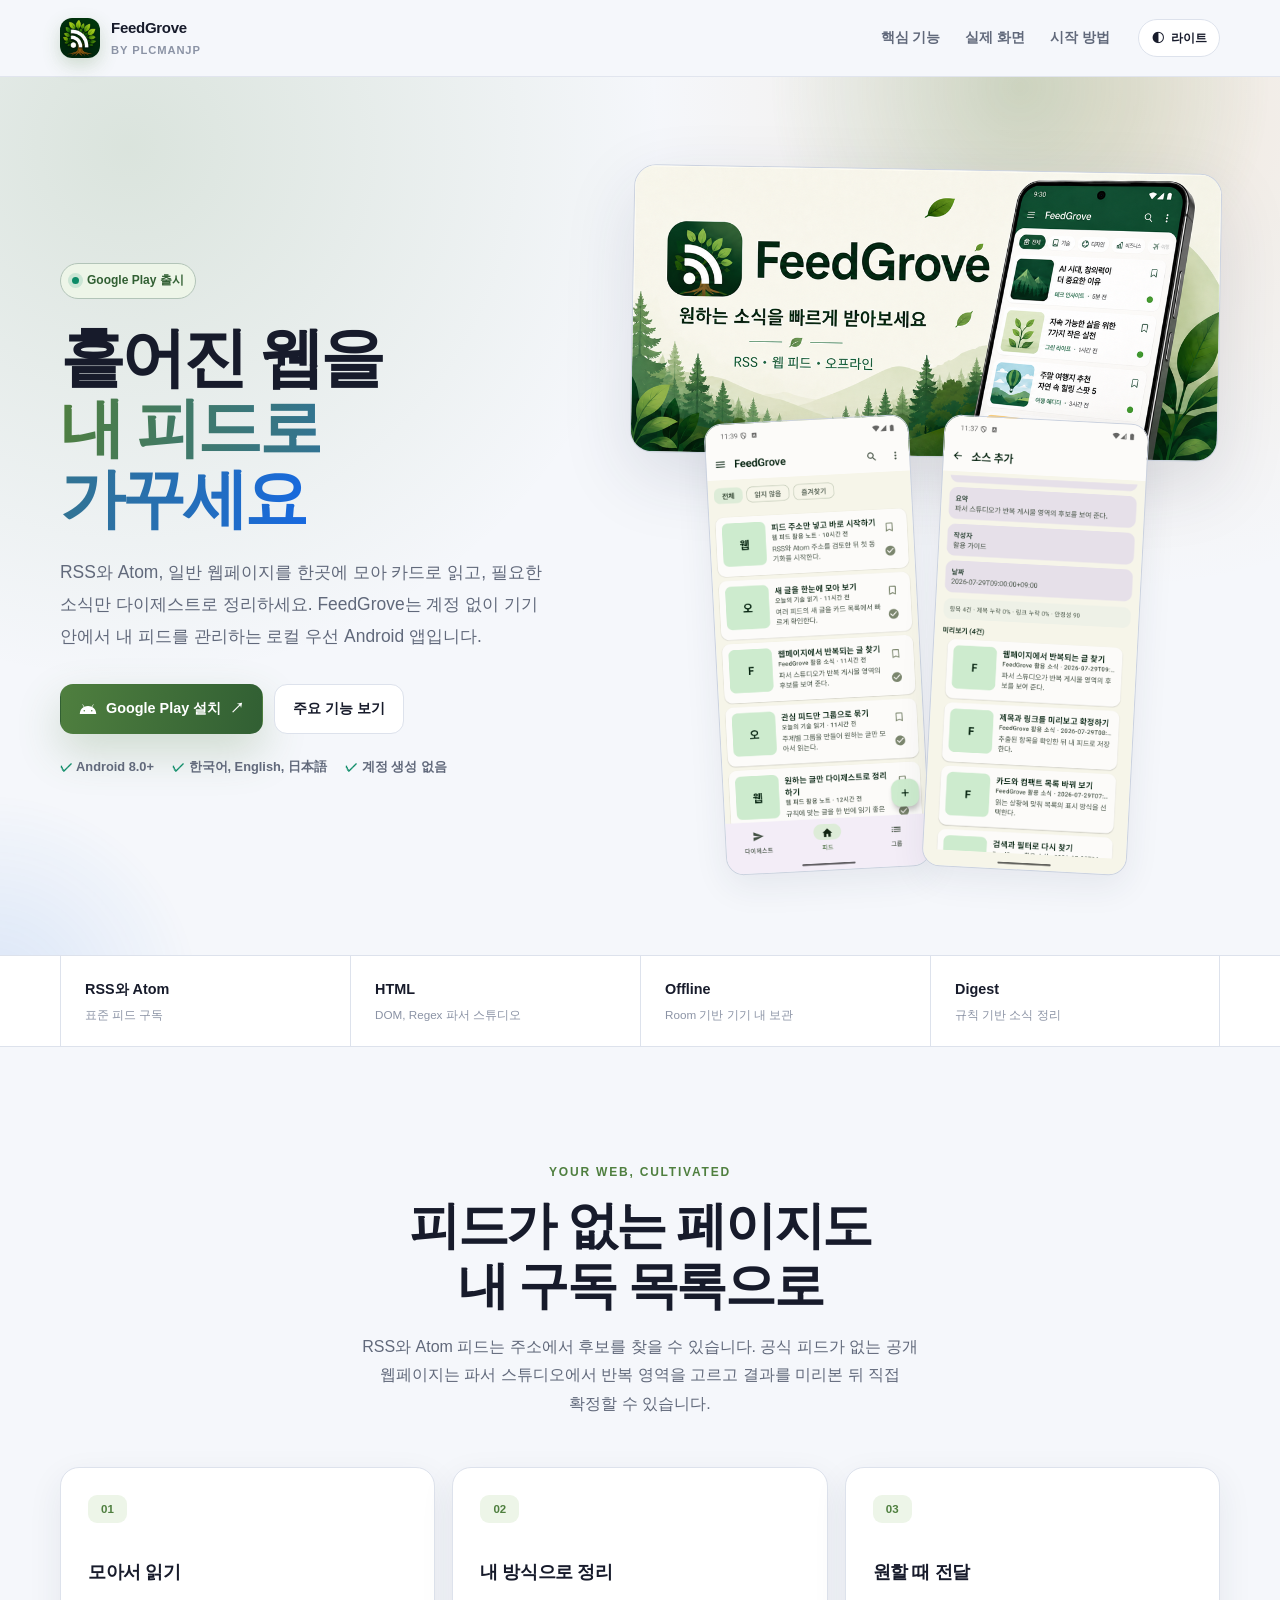
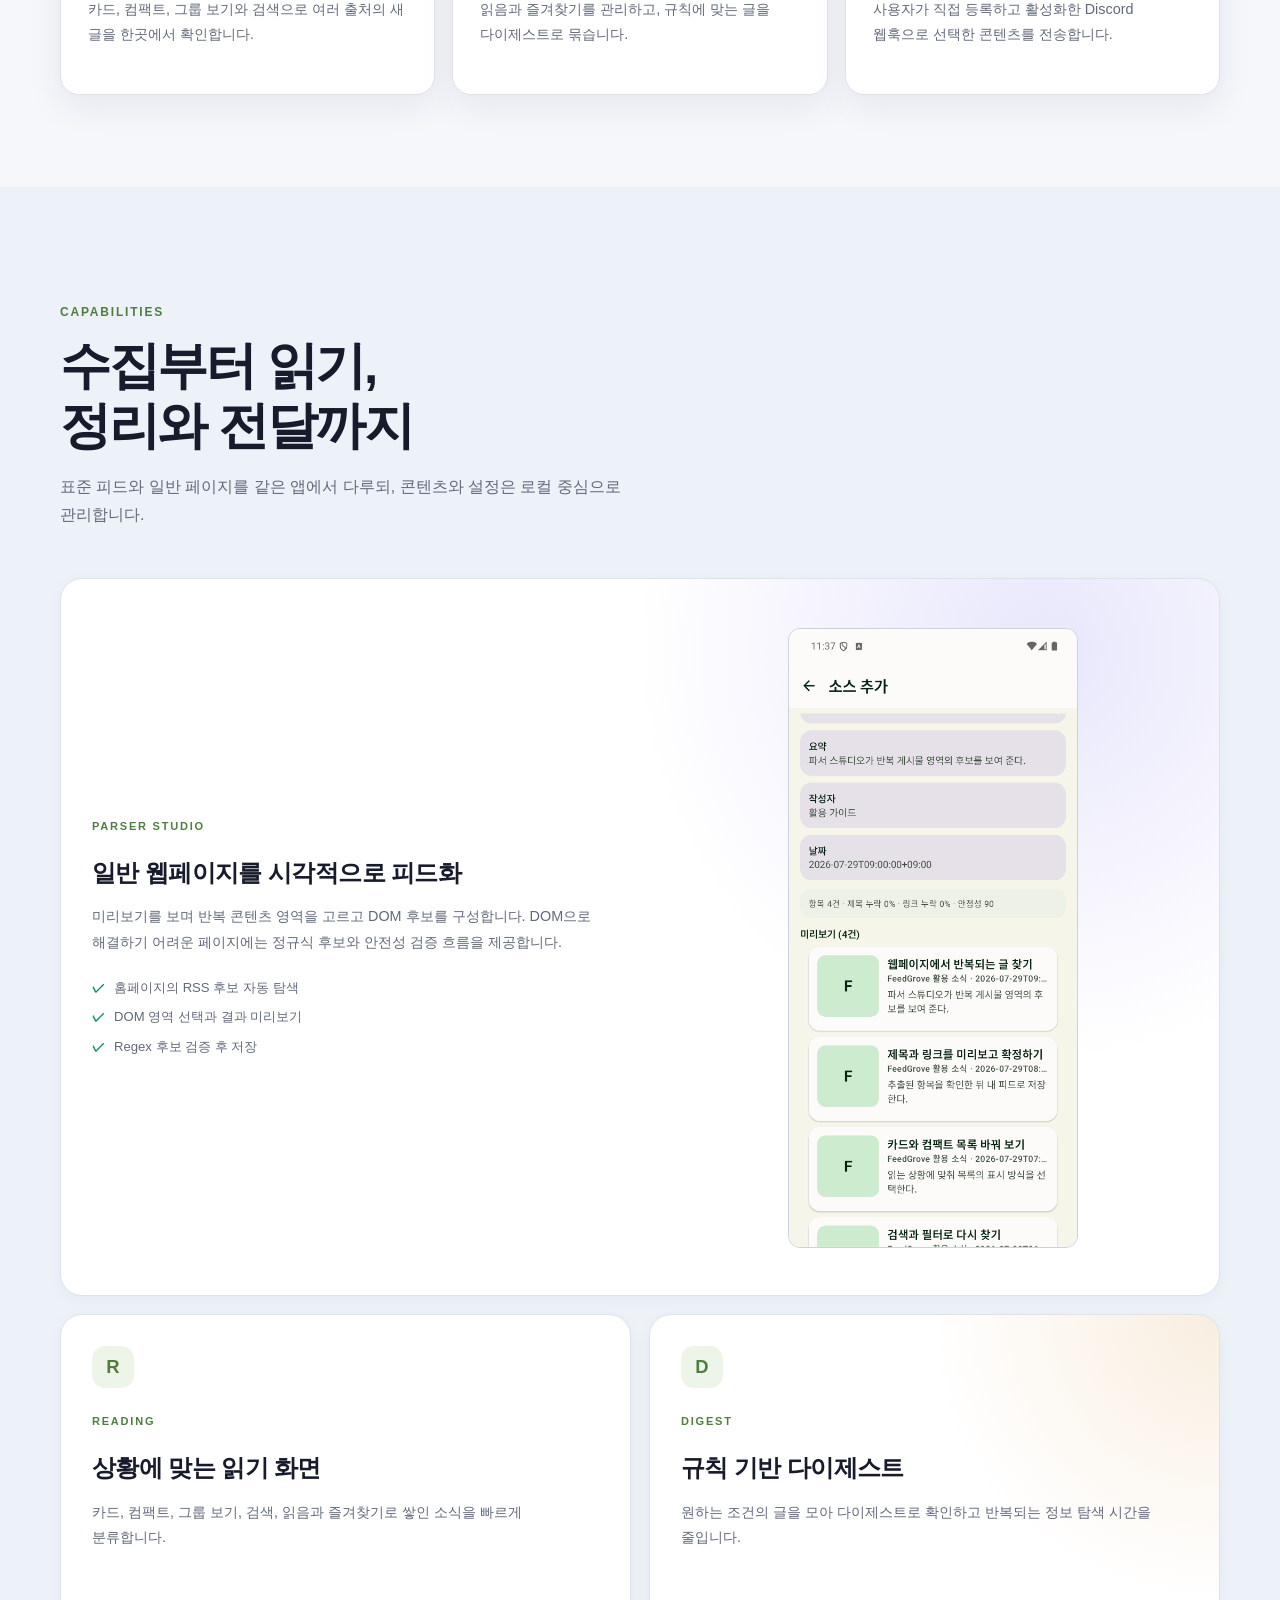
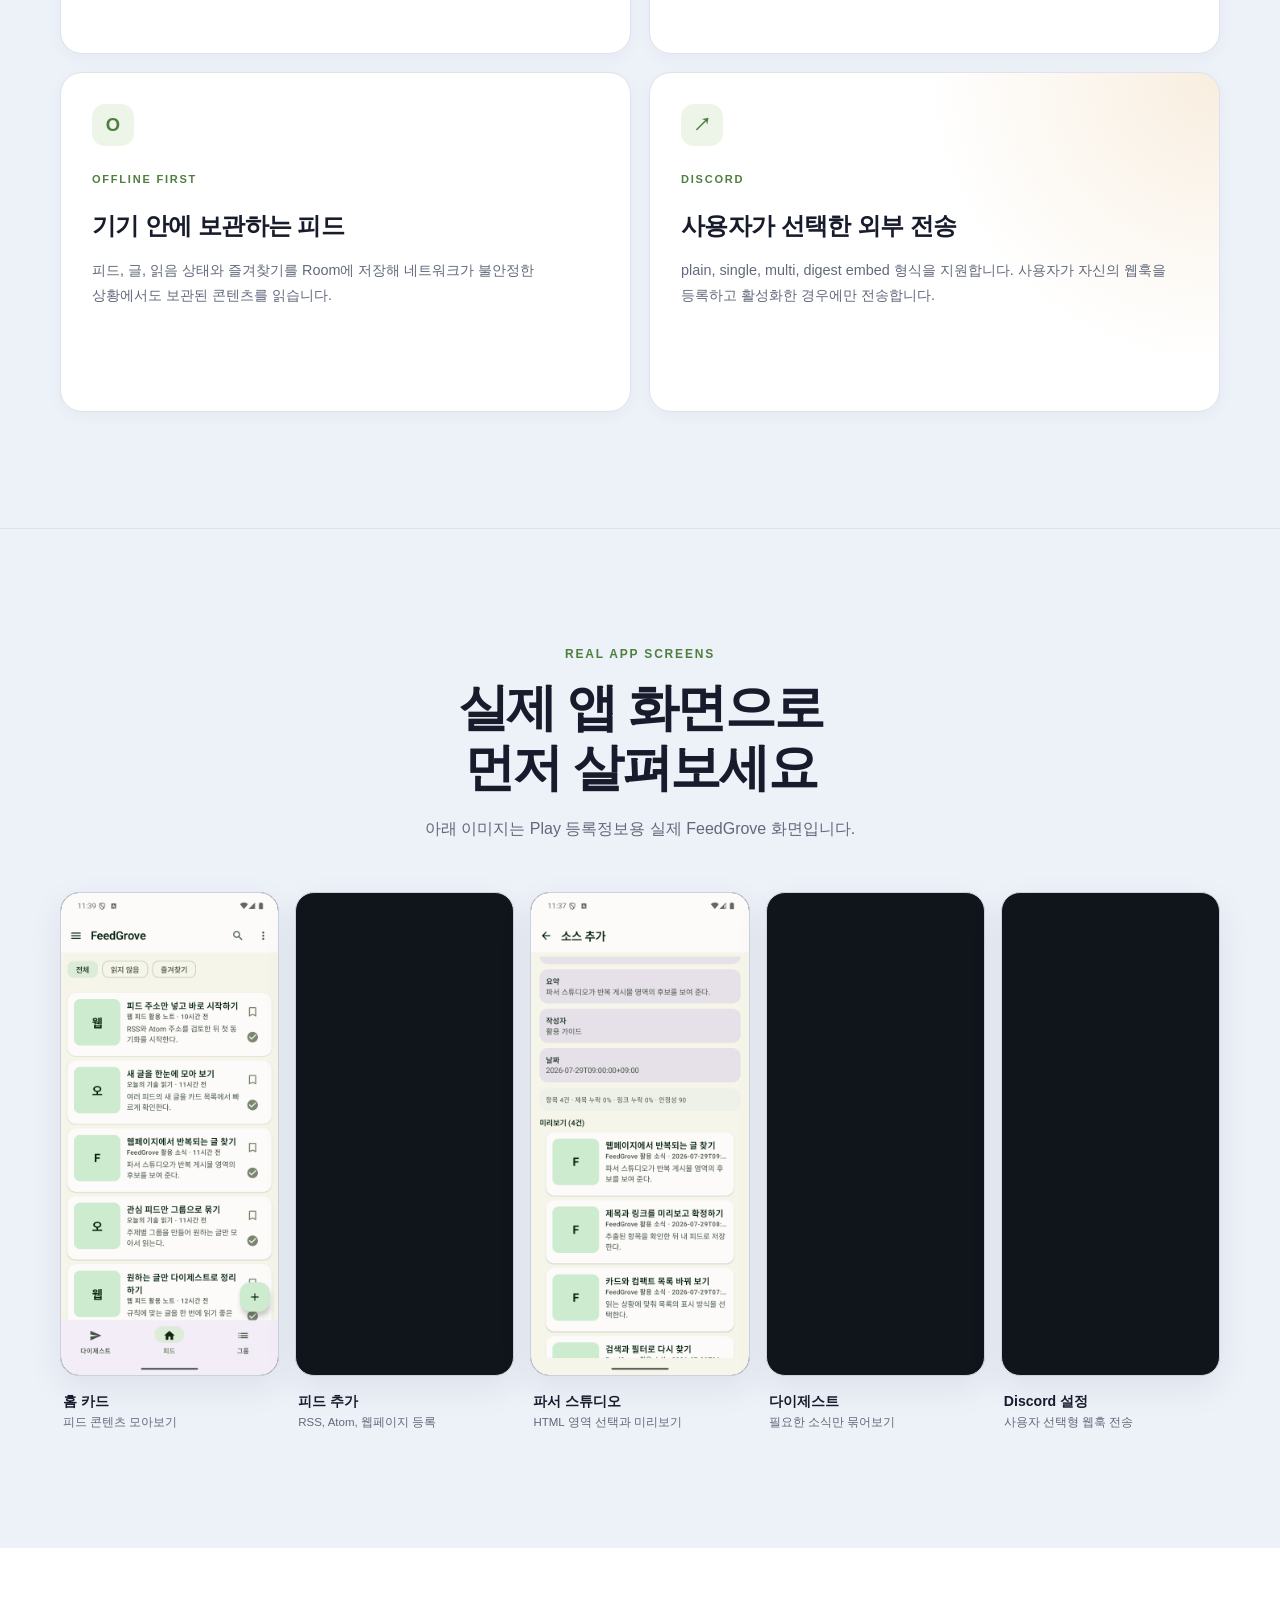
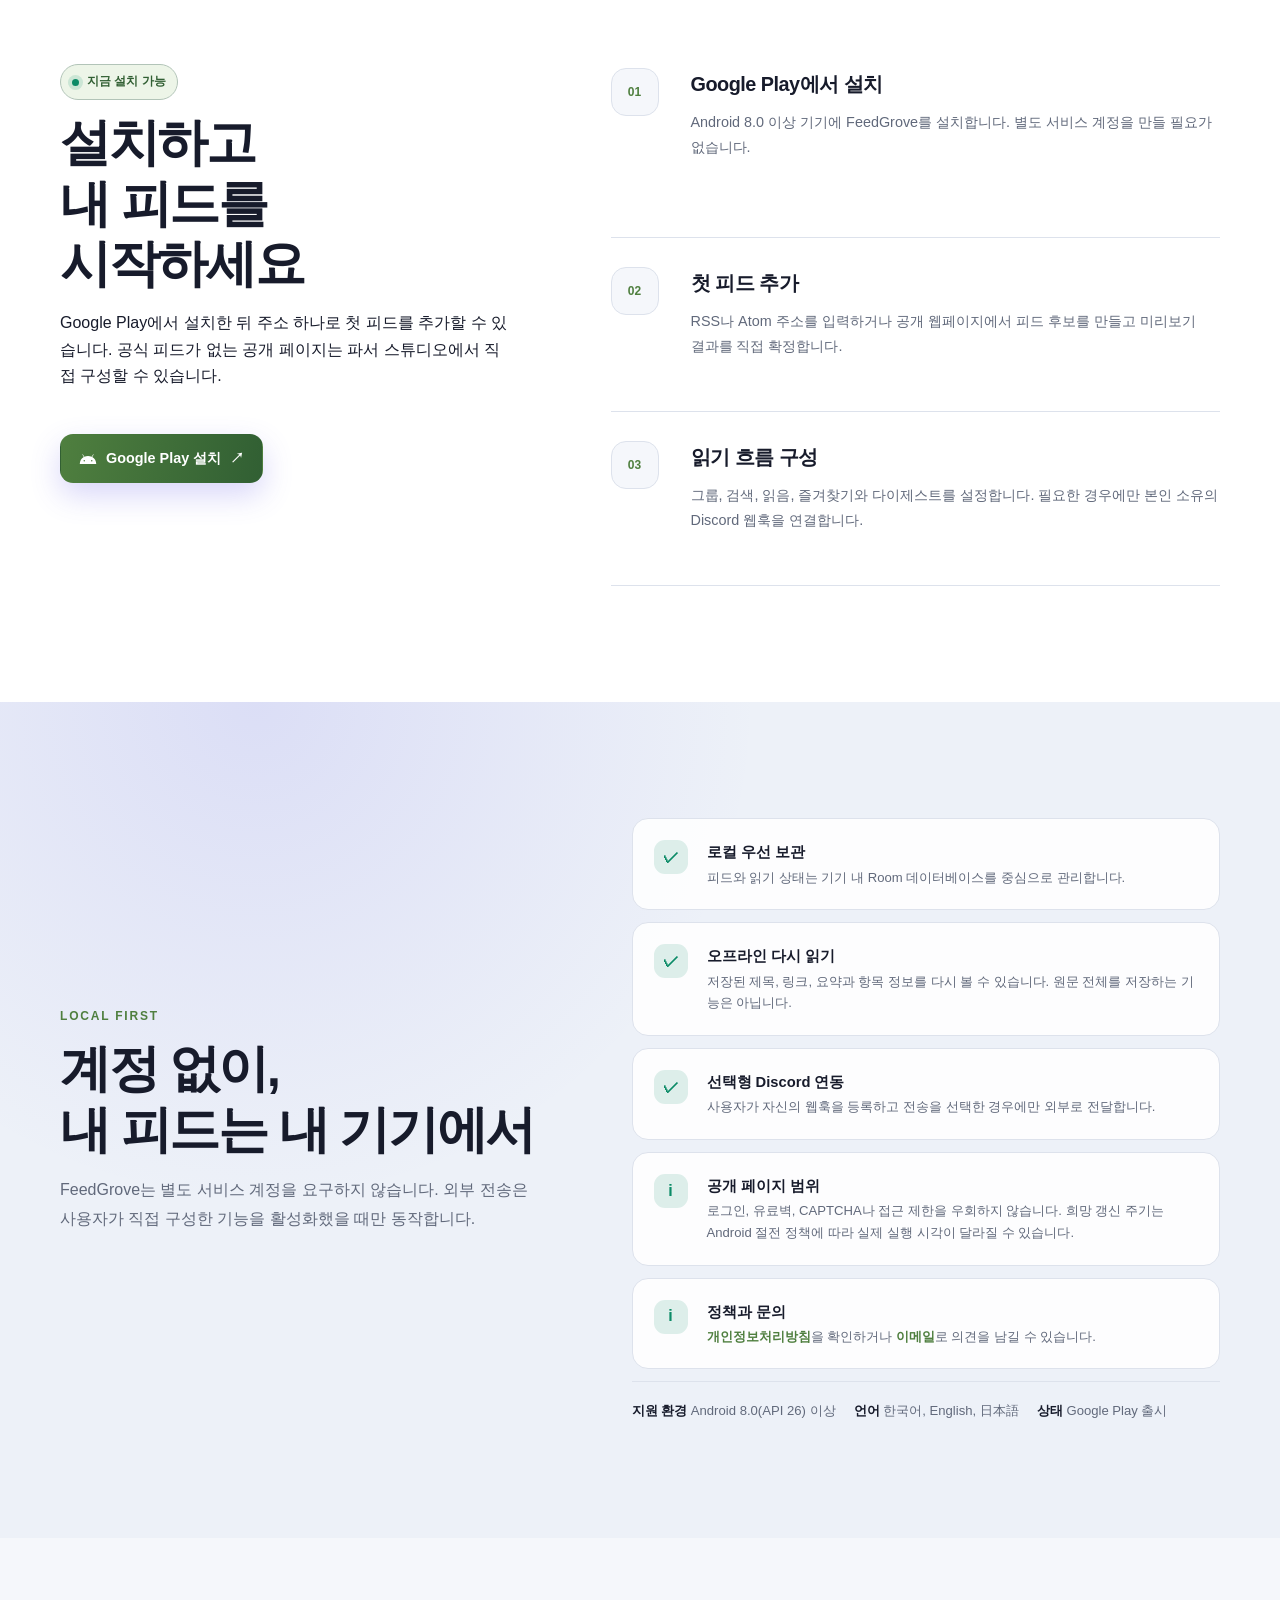
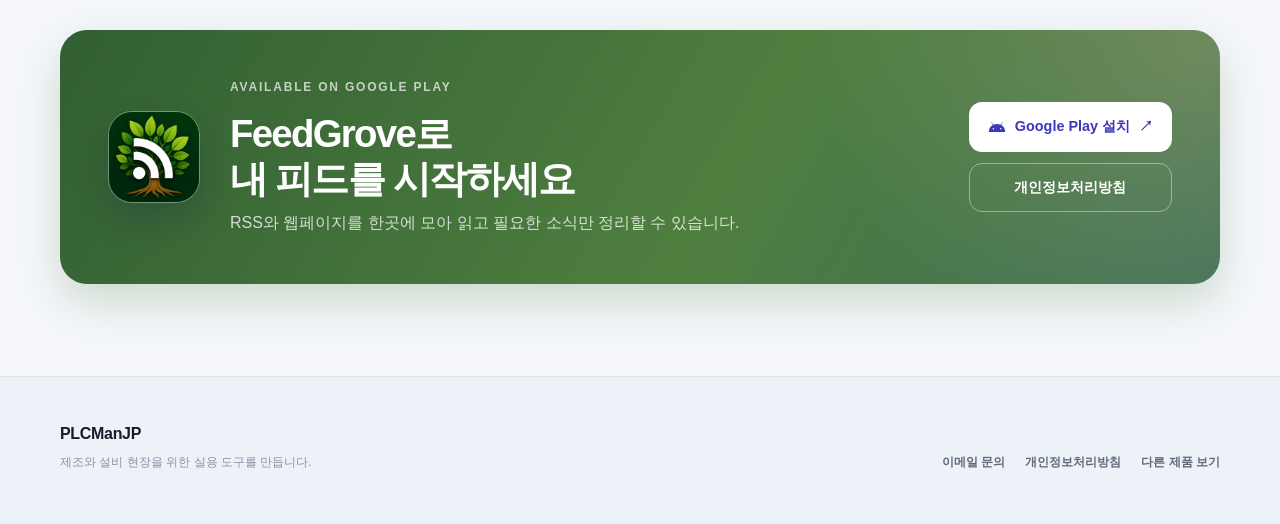
==== index.html @ 201b61b6 "chore: FeedGrove 독립 랜딩 배포본 구성" ====
<!DOCTYPE html>
<html lang="ko">
<head>
<meta charset="utf-8">
<meta http-equiv="Content-Security-Policy" content="default-src 'none'; base-uri 'none'; connect-src 'none'; font-src 'none'; form-action 'none'; frame-src 'none'; img-src 'self'; manifest-src 'none'; media-src 'none'; object-src 'none'; script-src 'self' 'sha256-3v2ibYXpwS5EJ536QI4CKnjPnLmF7682qKsPHHWdzNw='; script-src-attr 'none'; style-src 'self'; style-src-attr 'none'; worker-src 'none'">
<meta name="referrer" content="no-referrer">
<meta name="viewport" content="width=device-width, initial-scale=1">
<meta name="description" content="RSS와 Atom, 일반 웹페이지를 한곳에서 구독하고 오프라인으로 다시 읽으며, 규칙 기반 다이제스트와 선택형 Discord 전송을 구성하는 로컬 우선 Android 앱 FeedGrove입니다.">
<meta name="theme-color" id="themeColor" content="#f5f7fb">
<meta property="og:site_name" content="PLCManJP">
<meta property="og:locale" content="ko_KR">
<meta property="og:title" content="FeedGrove | 흩어진 웹을 내 피드로">
<meta property="og:description" content="RSS와 Atom부터 일반 웹페이지까지 모아 읽고, 규칙 기반 다이제스트와 선택형 Discord 전송을 구성하는 로컬 우선 Android 앱입니다.">
<meta property="og:type" content="website">
<meta property="og:url" content="https://plcmanjp.github.io/feedgrove/">
<meta property="og:image" content="https://plcmanjp.github.io/feedgrove/assets/og-feedgrove.png">
<meta property="og:image:width" content="1024">
<meta property="og:image:height" content="500">
<meta property="og:image:alt" content="FeedGrove: 원하는 소식을 한 곳에서 구독하고 정리하세요">
<meta name="twitter:card" content="summary_large_image">
<title>FeedGrove | RSS와 웹페이지를 한곳에서 읽는 Android 피드 리더</title>
<link rel="canonical" href="https://plcmanjp.github.io/feedgrove/">
<link rel="icon" href="./assets/app-icon.png" type="image/png">
<link rel="apple-touch-icon" href="./assets/app-icon.png">
<link rel="stylesheet" href="./assets/product.css?v=20260810">
<link rel="stylesheet" href="./assets/styles.css?v=20260810">
<script src="./assets/theme-init.js"></script>
</head>
<body>
  <a class="skip-link" href="#content">본문으로 바로가기</a>

  <header class="site-header">
    <div class="shell header-inner">
      <a class="brand" href="https://plcmanjp.github.io/" aria-label="PLCManJP 제품 허브로 이동">
        <img src="./assets/app-icon.png" width="40" height="40" alt="">
        <span><strong>FeedGrove</strong><small>by PLCManJP</small></span>
      </a>
      <nav class="top-nav" aria-label="페이지 내 이동">
        <a href="#features">핵심 기능</a>
        <a href="#screens">실제 화면</a>
        <a href="#install">시작 방법</a>
      </nav>
      <button class="theme-button" id="themeButton" type="button" aria-label="테마 전환: 현재 라이트">
        <span aria-hidden="true">◐</span><span id="themeLabel">라이트</span>
      </button>
    </div>
  </header>

  <main id="content">
    <section class="hero feedgrove-hero">
      <div class="hero-glow hero-glow-one" aria-hidden="true"></div>
      <div class="hero-glow hero-glow-two" aria-hidden="true"></div>
      <div class="shell hero-grid">
        <div class="hero-copy">
          <span class="release-badge"><span class="status-dot"></span> Google Play 출시</span>
          <h1>흩어진 웹을<br><span>내 피드로 가꾸세요</span></h1>
          <p class="hero-lead">RSS와 Atom, 일반 웹페이지를 한곳에 모아 카드로 읽고, 필요한 소식만 다이제스트로 정리하세요. FeedGrove는 계정 없이 기기 안에서 내 피드를 관리하는 로컬 우선 Android 앱입니다.</p>
          <div class="hero-actions">
            <a class="button button-primary" href="https://play.google.com/store/apps/details?id=com.plcmanjp.feedgrove"><svg aria-hidden="true" focusable="false" width="18" height="18" viewBox="0 0 24 24" fill="currentColor"><path d="M17.6 9.48l1.84-3.18a.4.4 0 00-.69-.4l-1.86 3.23a11.4 11.4 0 00-9.78 0L5.25 5.9a.4.4 0 10-.69.4L6.4 9.48A11.3 11.3 0 001 18.5h22a11.3 11.3 0 00-5.4-9.02M7 15.25a1 1 0 110-2 1 1 0 010 2m10 0a1 1 0 110-2 1 1 0 010 2"/></svg>Google Play 설치 <span aria-hidden="true">↗</span></a>
            <a class="button button-secondary" href="#features">주요 기능 보기</a>
          </div>
          <ul class="hero-facts" aria-label="제품 특징">
            <li><span aria-hidden="true">✓</span> Android 8.0+</li>
            <li><span aria-hidden="true">✓</span> 한국어, English, 日本語</li>
            <li><span aria-hidden="true">✓</span> 계정 생성 없음</li>
          </ul>
        </div>
        <div class="hero-visual feedgrove-visual" aria-label="FeedGrove 앱 소개 이미지와 실제 화면">
          <div class="feature-banner"><img src="./assets/og-feedgrove.png" width="1024" height="500" alt="FeedGrove에서 원하는 소식을 한 곳에 구독하고 정리하는 모습을 표현한 소개 이미지"></div>
          <div class="hero-preview" aria-hidden="true">
            <img src="./assets/screen-home-card.png" width="1080" height="2400" alt="">
            <img src="./assets/screen-parser-studio.png" width="1080" height="2400" alt="">
          </div>
        </div>
      </div>
    </section>

    <section class="proof-strip" aria-label="지원 범위">
      <div class="shell proof-grid">
        <div><strong>RSS와 Atom</strong><span>표준 피드 구독</span></div>
        <div><strong>HTML</strong><span>DOM, Regex 파서 스튜디오</span></div>
        <div><strong>Offline</strong><span>Room 기반 기기 내 보관</span></div>
        <div><strong>Digest</strong><span>규칙 기반 소식 정리</span></div>
      </div>
    </section>

    <section class="section section-intro">
      <div class="shell">
        <div class="section-heading centered">
          <p class="kicker">YOUR WEB, CULTIVATED</p>
          <h2>피드가 없는 페이지도<br>내 구독 목록으로</h2>
          <p>RSS와 Atom 피드는 주소에서 후보를 찾을 수 있습니다. 공식 피드가 없는 공개 웹페이지는 파서 스튜디오에서 반복 영역을 고르고 결과를 미리본 뒤 직접 확정할 수 있습니다.</p>
        </div>
        <div class="use-case-grid">
          <article class="use-card"><span class="use-number">01</span><h3>모아서 읽기</h3><p>카드, 컴팩트, 그룹 보기와 검색으로 여러 출처의 새 글을 한곳에서 확인합니다.</p></article>
          <article class="use-card"><span class="use-number">02</span><h3>내 방식으로 정리</h3><p>읽음과 즐겨찾기를 관리하고, 규칙에 맞는 글을 다이제스트로 묶습니다.</p></article>
          <article class="use-card"><span class="use-number">03</span><h3>원할 때 전달</h3><p>사용자가 직접 등록하고 활성화한 Discord 웹훅으로 선택한 콘텐츠를 전송합니다.</p></article>
        </div>
      </div>
    </section>

    <section class="section features-section" id="features">
      <div class="shell">
        <div class="section-heading">
          <p class="kicker">CAPABILITIES</p>
          <h2>수집부터 읽기,<br>정리와 전달까지</h2>
          <p>표준 피드와 일반 페이지를 같은 앱에서 다루되, 콘텐츠와 설정은 로컬 중심으로 관리합니다.</p>
        </div>
        <div class="feature-grid">
          <article class="feature-card feature-card-wide feature-card-purple">
            <div class="feature-copy"><span class="feature-label">PARSER STUDIO</span><h3>일반 웹페이지를 시각적으로 피드화</h3><p>미리보기를 보며 반복 콘텐츠 영역을 고르고 DOM 후보를 구성합니다. DOM으로 해결하기 어려운 페이지에는 정규식 후보와 안전성 검증 흐름을 제공합니다.</p><ul class="mini-list"><li>홈페이지의 RSS 후보 자동 탐색</li><li>DOM 영역 선택과 결과 미리보기</li><li>Regex 후보 검증 후 저장</li></ul></div>
            <figure class="detail-shot"><img src="./assets/screen-parser-studio.png" width="1080" height="2400" loading="lazy" alt="일반 웹페이지에서 반복되는 글 영역을 선택하고 파싱 결과를 미리보는 FeedGrove HTML 파서 스튜디오 화면"><figcaption>실제 HTML 파서 미리보기 화면</figcaption></figure>
          </article>
          <article class="feature-card"><span class="feature-icon" aria-hidden="true">R</span><span class="feature-label">READING</span><h3>상황에 맞는 읽기 화면</h3><p>카드, 컴팩트, 그룹 보기, 검색, 읽음과 즐겨찾기로 쌓인 소식을 빠르게 분류합니다.</p></article>
          <article class="feature-card feature-card-gold"><span class="feature-icon" aria-hidden="true">D</span><span class="feature-label">DIGEST</span><h3>규칙 기반 다이제스트</h3><p>원하는 조건의 글을 모아 다이제스트로 확인하고 반복되는 정보 탐색 시간을 줄입니다.</p></article>
          <article class="feature-card"><span class="feature-icon" aria-hidden="true">O</span><span class="feature-label">OFFLINE FIRST</span><h3>기기 안에 보관하는 피드</h3><p>피드, 글, 읽음 상태와 즐겨찾기를 Room에 저장해 네트워크가 불안정한 상황에서도 보관된 콘텐츠를 읽습니다.</p></article>
          <article class="feature-card feature-card-gold"><span class="feature-icon" aria-hidden="true">↗</span><span class="feature-label">DISCORD</span><h3>사용자가 선택한 외부 전송</h3><p>plain, single, multi, digest embed 형식을 지원합니다. 사용자가 자신의 웹훅을 등록하고 활성화한 경우에만 전송합니다.</p></article>
        </div>
      </div>
    </section>

    <section class="section screens-section" id="screens">
      <div class="shell">
        <div class="section-heading centered"><p class="kicker">REAL APP SCREENS</p><h2>실제 앱 화면으로<br>먼저 살펴보세요</h2><p>아래 이미지는 Play 등록정보용 실제 FeedGrove 화면입니다.</p></div>
        <div class="screen-grid">
          <figure><div><img src="./assets/screen-home-card.png" width="1080" height="2400" loading="lazy" alt="FeedGrove 홈에서 새 글을 카드로 읽는 화면"></div><figcaption><strong>홈 카드</strong><span>피드 콘텐츠 모아보기</span></figcaption></figure>
          <figure><div><img src="./assets/screen-add-feed.png" width="1080" height="2400" loading="lazy" alt="URL을 입력해 FeedGrove에 새 피드를 추가하는 화면"></div><figcaption><strong>피드 추가</strong><span>RSS, Atom, 웹페이지 등록</span></figcaption></figure>
          <figure><div><img src="./assets/screen-parser-studio.png" width="1080" height="2400" loading="lazy" alt="일반 HTML 페이지의 콘텐츠 영역과 파싱 결과를 미리보는 화면"></div><figcaption><strong>파서 스튜디오</strong><span>HTML 영역 선택과 미리보기</span></figcaption></figure>
          <figure><div><img src="./assets/screen-digest.png" width="1080" height="2400" loading="lazy" alt="규칙에 따라 모은 글을 다이제스트로 확인하는 화면"></div><figcaption><strong>다이제스트</strong><span>필요한 소식만 묶어보기</span></figcaption></figure>
          <figure><div><img src="./assets/screen-discord-setup.png" width="1080" height="2400" loading="lazy" alt="사용자 Discord 웹훅과 전송 형식을 설정하는 화면"></div><figcaption><strong>Discord 설정</strong><span>사용자 선택형 웹훅 전송</span></figcaption></figure>
        </div>
      </div>
    </section>

    <section class="section install-section" id="install">
      <div class="shell workflow-grid">
        <div class="section-heading sticky-heading">
          <span class="release-badge"><span class="status-dot"></span> 지금 설치 가능</span>
          <h2>설치하고<br>내 피드를 시작하세요</h2>
          <p>Google Play에서 설치한 뒤 주소 하나로 첫 피드를 추가할 수 있습니다. 공식 피드가 없는 공개 페이지는 파서 스튜디오에서 직접 구성할 수 있습니다.</p>
          <a class="button button-primary install-button" href="https://play.google.com/store/apps/details?id=com.plcmanjp.feedgrove"><svg aria-hidden="true" focusable="false" width="18" height="18" viewBox="0 0 24 24" fill="currentColor"><path d="M17.6 9.48l1.84-3.18a.4.4 0 00-.69-.4l-1.86 3.23a11.4 11.4 0 00-9.78 0L5.25 5.9a.4.4 0 10-.69.4L6.4 9.48A11.3 11.3 0 001 18.5h22a11.3 11.3 0 00-5.4-9.02M7 15.25a1 1 0 110-2 1 1 0 010 2m10 0a1 1 0 110-2 1 1 0 010 2"/></svg>Google Play 설치 <span aria-hidden="true">↗</span></a>
        </div>
        <ol class="workflow-list">
          <li><span>01</span><div><h3>Google Play에서 설치</h3><p>Android 8.0 이상 기기에 FeedGrove를 설치합니다. 별도 서비스 계정을 만들 필요가 없습니다.</p></div></li>
          <li><span>02</span><div><h3>첫 피드 추가</h3><p>RSS나 Atom 주소를 입력하거나 공개 웹페이지에서 피드 후보를 만들고 미리보기 결과를 직접 확정합니다.</p></div></li>
          <li><span>03</span><div><h3>읽기 흐름 구성</h3><p>그룹, 검색, 읽음, 즐겨찾기와 다이제스트를 설정합니다. 필요한 경우에만 본인 소유의 Discord 웹훅을 연결합니다.</p></div></li>
        </ol>
      </div>
    </section>

    <section class="section trust-section" id="privacy">
      <div class="shell trust-grid">
        <div class="trust-copy"><p class="kicker">LOCAL FIRST</p><h2>계정 없이,<br>내 피드는 내 기기에서</h2><p>FeedGrove는 별도 서비스 계정을 요구하지 않습니다. 외부 전송은 사용자가 직접 구성한 기능을 활성화했을 때만 동작합니다.</p></div>
        <div class="trust-list">
          <div><span aria-hidden="true">✓</span><p><strong>로컬 우선 보관</strong>피드와 읽기 상태는 기기 내 Room 데이터베이스를 중심으로 관리합니다.</p></div>
          <div><span aria-hidden="true">✓</span><p><strong>오프라인 다시 읽기</strong>저장된 제목, 링크, 요약과 항목 정보를 다시 볼 수 있습니다. 원문 전체를 저장하는 기능은 아닙니다.</p></div>
          <div><span aria-hidden="true">✓</span><p><strong>선택형 Discord 연동</strong>사용자가 자신의 웹훅을 등록하고 전송을 선택한 경우에만 외부로 전달합니다.</p></div>
          <div><span aria-hidden="true">i</span><p><strong>공개 페이지 범위</strong>로그인, 유료벽, CAPTCHA나 접근 제한을 우회하지 않습니다. 희망 갱신 주기는 Android 절전 정책에 따라 실제 실행 시각이 달라질 수 있습니다.</p></div>
          <div><span aria-hidden="true">i</span><p><strong>정책과 문의</strong><a href="https://plcmanjp.github.io/feedgrove/privacy/">개인정보처리방침</a>을 확인하거나 <a href="mailto:chechapbg@gmail.com">이메일</a>로 의견을 남길 수 있습니다.</p></div>
          <p class="env-note"><span><b>지원 환경</b> Android 8.0(API 26) 이상</span><span><b>언어</b> 한국어, English, 日本語</span><span><b>상태</b> Google Play 출시</span></p>
        </div>
      </div>
    </section>

    <section class="final-cta">
      <div class="shell final-card">
        <img src="./assets/app-icon.png" width="92" height="92" alt="">
        <div><p class="kicker">AVAILABLE ON GOOGLE PLAY</p><h2>FeedGrove로<br>내 피드를 시작하세요</h2><p>RSS와 웹페이지를 한곳에 모아 읽고 필요한 소식만 정리할 수 있습니다.</p></div>
        <div class="final-actions"><a class="button button-light" href="https://play.google.com/store/apps/details?id=com.plcmanjp.feedgrove"><svg aria-hidden="true" focusable="false" width="18" height="18" viewBox="0 0 24 24" fill="currentColor"><path d="M17.6 9.48l1.84-3.18a.4.4 0 00-.69-.4l-1.86 3.23a11.4 11.4 0 00-9.78 0L5.25 5.9a.4.4 0 10-.69.4L6.4 9.48A11.3 11.3 0 001 18.5h22a11.3 11.3 0 00-5.4-9.02M7 15.25a1 1 0 110-2 1 1 0 010 2m10 0a1 1 0 110-2 1 1 0 010 2"/></svg>Google Play 설치 <span aria-hidden="true">↗</span></a><a class="button button-outline-light" href="https://plcmanjp.github.io/feedgrove/privacy/">개인정보처리방침</a></div>
      </div>
    </section>
  </main>

  <footer class="site-footer">
    <div class="shell footer-grid">
      <div><a class="footer-brand" href="https://plcmanjp.github.io/">PLCManJP</a><p>제조와 설비 현장을 위한 실용 도구를 만듭니다.</p></div>
      <div class="footer-links"><a href="mailto:chechapbg@gmail.com">이메일 문의</a><a href="https://plcmanjp.github.io/feedgrove/privacy/">개인정보처리방침</a><a href="https://plcmanjp.github.io/">다른 제품 보기</a></div>
    </div>
  </footer>

  <script type="application/ld+json">
  {
    "@context": "https://schema.org",
    "@graph": [
      {
        "@type": "SoftwareApplication",
        "name": "FeedGrove",
        "url": "https://plcmanjp.github.io/feedgrove/",
        "applicationCategory": "UtilitiesApplication",
        "operatingSystem": "Android 8.0+",
        "inLanguage": ["ko", "en", "ja"],
        "description": "RSS와 Atom, 일반 웹페이지를 모아 읽고 규칙 기반 다이제스트와 선택형 Discord 웹훅 전송을 구성하는 로컬 우선 Android 앱입니다.",
        "image": "https://plcmanjp.github.io/feedgrove/assets/og-feedgrove.png",
        "installUrl": "https://play.google.com/store/apps/details?id=com.plcmanjp.feedgrove",
        "offers": { "@type": "Offer", "price": "0", "priceCurrency": "KRW" },
        "potentialAction": { "@type": "DownloadAction", "target": "https://play.google.com/store/apps/details?id=com.plcmanjp.feedgrove" },
        "author": { "@type": "Person", "name": "PLCManJP", "url": "https://plcmanjp.github.io/" }
      },
      {
        "@type": "BreadcrumbList",
        "itemListElement": [
          { "@type": "ListItem", "position": 1, "name": "PLCManJP", "item": "https://plcmanjp.github.io/" },
          { "@type": "ListItem", "position": 2, "name": "FeedGrove", "item": "https://plcmanjp.github.io/feedgrove/" }
        ]
      }
    ]
  }
  </script>
  <script src="./assets/theme.js"></script>
</body>
</html>
---- assets/product.css ----
/* 제품 상세 페이지 공용 셸 — 부모(수퍼바이저) 소유.
   브랜드 색·제품 전용 블록은 각 <slug>/assets/styles.css 가 덮어쓴다.
   운영 규칙: .agents/wiki/dev-landing/README.md */

:root {
  color-scheme: light;
  --page: #f5f7fb;
  --page-alt: #edf1f8;
  --surface: #ffffff;
  --surface-soft: #f8f9fd;
  --ink: #171b2b;
  --muted: #61697b;
  --faint: #8b93a5;
  --line: #dde2ec;
  --line-strong: #cbd2df;
  --blue: #1769e0;
  --blue-soft: #eaf3ff;
  --success: #0c8b67;
  --shadow: 0 24px 70px rgba(42, 48, 80, .13);
  --shadow-soft: 0 12px 34px rgba(42, 48, 80, .08);
  --header: rgba(245, 247, 251, .86);
}

:root[data-theme="dark"] {
  color-scheme: dark;
  --page: #0e1119;
  --page-alt: #121722;
  --surface: #171c27;
  --surface-soft: #1b2130;
  --ink: #f1f3f8;
  --muted: #aab2c2;
  --faint: #858fa2;
  --line: #2a3242;
  --line-strong: #3a4559;
  --blue: #64a4ff;
  --blue-soft: #172b48;
  --success: #52d7ad;
  --shadow: 0 24px 70px rgba(0, 0, 0, .34);
  --shadow-soft: 0 12px 34px rgba(0, 0, 0, .24);
  --header: rgba(14, 17, 25, .86);
}

* {
  box-sizing: border-box;
}

html {
  scroll-behavior: smooth;
}

body {
  margin: 0;
  min-width: 320px;
  background: var(--page);
  color: var(--ink);
  font-family: -apple-system, BlinkMacSystemFont, "Segoe UI", "Apple SD Gothic Neo", "Malgun Gothic", sans-serif;
  line-height: 1.65;
  -webkit-font-smoothing: antialiased;
}

img {
  display: block;
  height: auto;
  max-width: 100%;
}

a {
  color: inherit;
  text-decoration: none;
}

button {
  font: inherit;
}

.shell {
  width: min(1160px, calc(100% - 44px));
  margin: 0 auto;
}

.skip-link {
  position: fixed;
  top: 12px;
  left: 12px;
  z-index: 100;
  padding: 10px 14px;
  border-radius: 10px;
  background: var(--ink);
  color: var(--page);
  transform: translateY(-150%);
}

.skip-link:focus {
  transform: translateY(0);
}

.site-header {
  position: sticky;
  top: 0;
  z-index: 30;
  border-bottom: 1px solid color-mix(in srgb, var(--line) 80%, transparent);
  background: var(--header);
  backdrop-filter: blur(18px);
}

.header-inner {
  min-height: 76px;
  display: flex;
  align-items: center;
  gap: 28px;
}

.brand {
  display: inline-flex;
  align-items: center;
  gap: 11px;
  min-width: 0;
}

.brand img {
  flex: 0 0 auto;
  border-radius: 11px;
  box-shadow: 0 7px 18px rgba(91, 85, 231, .2);
}

.brand span {
  display: flex;
  flex-direction: column;
  min-width: 0;
}

.brand strong {
  overflow: hidden;
  font-size: .94rem;
  letter-spacing: -.02em;
  text-overflow: ellipsis;
  white-space: nowrap;
}

.brand small {
  color: var(--faint);
  font-size: .7rem;
  font-weight: 700;
  letter-spacing: .08em;
  text-transform: uppercase;
}

.top-nav {
  display: flex;
  align-items: center;
  gap: 25px;
  margin-left: auto;
  color: var(--muted);
  font-size: .86rem;
  font-weight: 650;
}

.top-nav a:hover {
  color: var(--ink);
}

.theme-button {
  display: inline-flex;
  align-items: center;
  gap: 7px;
  min-width: 82px;
  justify-content: center;
  border: 1px solid var(--line);
  border-radius: 999px;
  padding: 8px 12px;
  background: var(--surface);
  color: var(--ink);
  cursor: pointer;
  font-size: .78rem;
  font-weight: 700;
}

.theme-button:hover {
  border-color: var(--brand);
}

.theme-button:focus-visible,
a:focus-visible,
button:focus-visible {
  outline: 3px solid color-mix(in srgb, var(--brand) 30%, transparent);
  outline-offset: 3px;
}

.hero {
  position: relative;
  overflow: hidden;
  padding: 92px 0 84px;
}

.hero-glow {
  position: absolute;
  border-radius: 50%;
  filter: blur(1px);
  pointer-events: none;
}

.hero-glow-one {
  width: 520px;
  height: 520px;
  top: -250px;
  right: 0;
  background: radial-gradient(circle, rgba(91, 85, 231, .18), transparent 68%);
}

.hero-glow-two {
  width: 440px;
  height: 440px;
  left: -230px;
  bottom: -270px;
  background: radial-gradient(circle, rgba(23, 105, 224, .12), transparent 68%);
}

.hero-grid {
  position: relative;
  display: grid;
  grid-template-columns: minmax(0, .92fr) minmax(480px, 1.08fr);
  align-items: center;
  gap: 72px;
}

.eyebrow,
.kicker {
  margin: 0;
  color: var(--brand);
  font-size: .75rem;
  font-weight: 800;
  letter-spacing: .15em;
  text-transform: uppercase;
}

.eyebrow {
  display: inline-flex;
  align-items: center;
  gap: 9px;
  padding: 7px 12px;
  border: 1px solid color-mix(in srgb, var(--brand) 25%, var(--line));
  border-radius: 999px;
  background: color-mix(in srgb, var(--brand-soft) 72%, transparent);
  letter-spacing: .04em;
  text-transform: none;
}

.status-dot {
  width: 7px;
  height: 7px;
  border-radius: 50%;
  background: var(--success);
  box-shadow: 0 0 0 4px color-mix(in srgb, var(--success) 15%, transparent);
}

.hero h1 {
  margin: 24px 0 23px;
  font-size: clamp(2.65rem, 5.1vw, 4.65rem);
  line-height: 1.08;
  letter-spacing: -.055em;
  text-wrap: balance;
  word-break: keep-all;
  overflow-wrap: normal;
}

.hero h1 span {
  background: linear-gradient(100deg, var(--brand), var(--blue));
  background-clip: text;
  color: transparent;
}

.hero-lead {
  max-width: 590px;
  margin: 0;
  color: var(--muted);
  font-size: 1.09rem;
  line-height: 1.82;
  word-break: keep-all;
}

.hero-actions,
.final-actions {
  display: flex;
  flex-wrap: wrap;
  gap: 11px;
  margin-top: 32px;
}

.button {
  display: inline-flex;
  min-height: 48px;
  align-items: center;
  justify-content: center;
  gap: 9px;
  border: 1px solid transparent;
  border-radius: 13px;
  padding: 12px 18px;
  font-size: .9rem;
  font-weight: 750;
  transition: transform .16s ease, border-color .16s ease, background .16s ease;
}

.button:hover {
  transform: translateY(-2px);
}

.button-primary {
  background: linear-gradient(100deg, var(--brand), var(--brand-strong));
  color: #fff;
  box-shadow: 0 12px 30px rgba(91, 85, 231, .24);
}

.button-secondary {
  border-color: var(--line);
  background: var(--surface);
  color: var(--ink);
}

.button-secondary:hover {
  border-color: var(--brand);
}

.hero-facts {
  display: flex;
  flex-wrap: wrap;
  gap: 9px 18px;
  margin: 22px 0 0;
  padding: 0;
  color: var(--muted);
  font-size: .8rem;
  font-weight: 650;
  list-style: none;
}

.hero-facts span {
  color: var(--success);
}

.hero-visual {
  position: relative;
}

.window-shell {
  overflow: hidden;
  border: 1px solid var(--line-strong);
  border-radius: 20px;
  background: var(--surface);
  box-shadow: var(--shadow);
}

.window-bar {
  display: flex;
  align-items: center;
  gap: 6px;
  height: 38px;
  padding: 0 14px;
  border-bottom: 1px solid var(--line);
  background: var(--surface-soft);
}

.window-dot {
  width: 8px;
  height: 8px;
  border-radius: 50%;
  background: #d6d9e1;
}

.window-dot:first-child {
  background: #ff7e73;
}

.window-dot:nth-child(2) {
  background: #f3c950;
}

.window-dot:nth-child(3) {
  background: #54c883;
}

.window-title {
  margin-left: 7px;
  color: var(--faint);
  font-size: .68rem;
}

.window-shell img {
  width: 100%;
  height: auto;
  object-fit: contain;
}

.floating-card {
  position: absolute;
  display: flex;
  align-items: center;
  gap: 9px;
  border: 1px solid color-mix(in srgb, var(--line-strong) 74%, transparent);
  border-radius: 13px;
  padding: 10px 13px;
  background: color-mix(in srgb, var(--surface) 92%, transparent);
  box-shadow: var(--shadow-soft);
  color: var(--muted);
  font-size: .73rem;
  backdrop-filter: blur(14px);
}

.floating-card strong {
  color: var(--ink);
}

.floating-card-top {
  top: 58px;
  right: -28px;
}

.floating-card-bottom {
  bottom: 36px;
  left: -33px;
}

.floating-icon {
  color: #f35f68;
}

.floating-icon-play {
  color: var(--brand);
}

.proof-strip {
  border-top: 1px solid var(--line);
  border-bottom: 1px solid var(--line);
  background: var(--surface);
}

.proof-grid {
  display: grid;
  grid-template-columns: repeat(4, 1fr);
}

.proof-grid div {
  padding: 22px 24px;
  border-left: 1px solid var(--line);
}

.proof-grid div:last-child {
  border-right: 1px solid var(--line);
}

.proof-grid strong,
.proof-grid span {
  display: block;
}

.proof-grid strong {
  margin-bottom: 3px;
  font-size: .9rem;
}

.proof-grid span {
  color: var(--faint);
  font-size: .73rem;
}

.section {
  padding: 116px 0;
}

.section-intro {
  padding-bottom: 92px;
}

.section-heading {
  max-width: 570px;
  margin-bottom: 48px;
}

.section-heading.centered {
  margin-right: auto;
  margin-left: auto;
  text-align: center;
}

.section-heading h2,
.trust-copy h2,
.final-card h2 {
  margin: 13px 0 16px;
  font-size: clamp(2rem, 4vw, 3.2rem);
  line-height: 1.18;
  letter-spacing: -.045em;
  word-break: keep-all;
}

.section-heading > p:last-child,
.trust-copy > p:last-child {
  margin: 0;
  color: var(--muted);
  font-size: 1rem;
  line-height: 1.8;
  word-break: keep-all;
}

.use-case-grid {
  display: grid;
  grid-template-columns: repeat(3, 1fr);
  gap: 17px;
}

.use-card {
  min-height: 228px;
  padding: 27px;
  border: 1px solid var(--line);
  border-radius: 19px;
  background: var(--surface);
  box-shadow: var(--shadow-soft);
}

.use-number {
  display: inline-flex;
  width: 39px;
  height: 28px;
  align-items: center;
  justify-content: center;
  margin-bottom: 34px;
  border-radius: 9px;
  background: var(--brand-soft);
  color: var(--brand);
  font-size: .72rem;
  font-weight: 800;
}

.use-card h3,
.feature-card h3,
.workflow-list h3 {
  margin: 0 0 9px;
  font-size: 1.14rem;
  letter-spacing: -.025em;
}

.use-card p,
.feature-card > p,
.feature-copy > p,
.workflow-list p {
  margin: 0;
  color: var(--muted);
  font-size: .9rem;
  line-height: 1.75;
  word-break: keep-all;
}

.features-section {
  background: var(--page-alt);
}

.feature-grid {
  display: grid;
  grid-template-columns: repeat(2, 1fr);
  gap: 18px;
}

.feature-card {
  overflow: hidden;
  min-height: 340px;
  padding: 31px;
  border: 1px solid var(--line);
  border-radius: 22px;
  background: var(--surface);
  box-shadow: 0 4px 16px rgba(42, 48, 80, .04);
}

.feature-card-wide {
  grid-column: 1 / -1;
}

.feature-card-purple {
  display: grid;
  grid-template-columns: 1fr .95fr;
  align-items: center;
  gap: 48px;
  background:
    radial-gradient(circle at 85% 10%, rgba(91, 85, 231, .14), transparent 35%),
    var(--surface);
}

.feature-card-blue {
  background:
    radial-gradient(circle at 100% 0, rgba(23, 105, 224, .13), transparent 44%),
    var(--surface);
}

.feature-label {
  display: block;
  margin-bottom: 18px;
  color: var(--brand);
  font-size: .69rem;
  font-weight: 850;
  letter-spacing: .16em;
}

.feature-card h3 {
  margin-bottom: 12px;
  font-size: 1.5rem;
}

.mini-list {
  display: grid;
  gap: 8px;
  margin: 22px 0 0;
  padding: 0;
  color: var(--muted);
  font-size: .82rem;
  list-style: none;
}

.mini-list li::before {
  content: "✓";
  margin-right: 9px;
  color: var(--success);
  font-weight: 800;
}

.step-demo {
  display: grid;
  gap: 8px;
  padding: 17px;
  border: 1px solid var(--line);
  border-radius: 16px;
  background: var(--surface-soft);
}

.step-demo div {
  display: grid;
  grid-template-columns: 26px 1fr auto;
  align-items: center;
  gap: 10px;
  padding: 12px;
  border: 1px solid var(--line);
  border-radius: 11px;
  background: var(--surface);
}

.step-demo span {
  display: inline-flex;
  width: 24px;
  height: 24px;
  align-items: center;
  justify-content: center;
  border-radius: 7px;
  background: var(--brand-soft);
  color: var(--brand);
  font-size: .7rem;
  font-weight: 800;
}

.step-demo b {
  font-size: .8rem;
}

.step-demo em {
  color: var(--faint);
  font-size: .7rem;
  font-style: normal;
}

.logic-map {
  position: relative;
  display: grid;
  grid-template-columns: 1fr 1fr;
  gap: 11px;
  margin-top: 34px;
}

.logic-map span {
  padding: 12px 13px;
  border: 1px solid var(--line);
  border-radius: 10px;
  background: var(--surface-soft);
  color: var(--muted);
  font-size: .75rem;
  font-weight: 700;
  text-align: center;
}

.logic-map span:first-child {
  grid-column: 1 / -1;
  border-color: color-mix(in srgb, var(--brand) 30%, var(--line));
  color: var(--brand);
}

.logic-map .logic-success {
  color: var(--success);
}

.logic-map .logic-fallback {
  color: var(--blue);
}

.logic-map i {
  position: absolute;
  top: 43px;
  left: 50%;
  width: 1px;
  height: 13px;
  background: var(--line-strong);
}

.chip-row {
  display: flex;
  flex-wrap: wrap;
  gap: 8px;
  margin-top: 34px;
}

.chip-row span {
  padding: 8px 12px;
  border: 1px solid color-mix(in srgb, var(--blue) 20%, var(--line));
  border-radius: 999px;
  background: var(--blue-soft);
  color: var(--blue);
  font-size: .73rem;
  font-weight: 700;
}

.media-card {
  display: grid;
  grid-template-columns: 1.12fr .88fr;
  align-items: center;
  gap: 42px;
  min-height: 400px;
}

.media-card-reverse {
  grid-template-columns: .88fr 1.12fr;
}

.media-image {
  overflow: hidden;
  border: 1px solid var(--line-strong);
  border-radius: 16px;
  background: var(--surface-soft);
  box-shadow: var(--shadow-soft);
}

.media-image img {
  width: 100%;
  height: auto;
  object-fit: contain;
  object-position: center;
}

.feature-note {
  margin-top: 13px !important;
  color: var(--faint) !important;
  font-size: .74rem !important;
}

.text-link {
  display: inline-flex;
  align-items: center;
  gap: 6px;
  margin-top: 21px;
  color: var(--brand);
  font-size: .83rem;
  font-weight: 750;
}

.text-link:hover {
  gap: 10px;
}

.monitor-demo {
  display: grid;
  gap: 8px;
  margin-top: 28px;
  padding: 15px;
  border: 1px solid var(--line);
  border-radius: 13px;
  background: var(--surface-soft);
}

.monitor-demo span {
  display: flex;
  justify-content: space-between;
  color: var(--muted);
  font-size: .73rem;
}

.monitor-demo span:first-child {
  justify-content: flex-start;
  align-items: center;
  gap: 7px;
  padding-bottom: 8px;
  border-bottom: 1px solid var(--line);
  color: var(--ink);
  font-weight: 700;
}

.monitor-demo i {
  width: 7px;
  height: 7px;
  border-radius: 50%;
  background: var(--success);
  box-shadow: 0 0 0 3px color-mix(in srgb, var(--success) 14%, transparent);
}

.monitor-demo b {
  color: var(--ink);
}

.monitor-demo .monitor-ok {
  color: var(--success);
}

.dot-grid {
  display: grid;
  grid-template-columns: repeat(4, 16px);
  gap: 18px 23px;
  margin-top: 40px;
}

.dot-grid i {
  width: 16px;
  height: 16px;
  border: 4px solid color-mix(in srgb, var(--blue) 25%, transparent);
  border-radius: 50%;
  background: var(--blue);
}

.dot-grid i:nth-child(5),
.dot-grid i:nth-child(6),
.dot-grid i:nth-child(7),
.dot-grid i:nth-child(8) {
  opacity: .68;
}

.dot-grid i:nth-child(n+9) {
  opacity: .36;
}

.workflow-section {
  background: var(--surface);
}

.workflow-grid {
  display: grid;
  grid-template-columns: .85fr 1.15fr;
  gap: 100px;
  align-items: start;
}

.sticky-heading {
  position: sticky;
  top: 116px;
  margin-bottom: 0;
}

.sticky-heading .button {
  margin-top: 28px;
}

.workflow-list {
  margin: 0;
  padding: 0;
  list-style: none;
  counter-reset: flow;
}

.workflow-list li {
  display: grid;
  grid-template-columns: 58px 1fr;
  gap: 22px;
  min-height: 174px;
  padding: 29px 0;
  border-bottom: 1px solid var(--line);
}

.workflow-list li:first-child {
  padding-top: 4px;
}

.workflow-list > li > span {
  display: inline-flex;
  width: 48px;
  height: 48px;
  align-items: center;
  justify-content: center;
  border: 1px solid var(--line);
  border-radius: 15px;
  background: var(--page);
  color: var(--brand);
  font-size: .75rem;
  font-weight: 850;
}

.workflow-list h3 {
  font-size: 1.24rem;
}

.trust-section {
  background:
    radial-gradient(circle at 20% 0, rgba(91, 85, 231, .12), transparent 38%),
    var(--page-alt);
}

.trust-grid {
  display: grid;
  grid-template-columns: .9fr 1.1fr;
  gap: 90px;
  align-items: center;
}

.trust-copy h2 {
  max-width: 520px;
}

.trust-list {
  display: grid;
  gap: 12px;
}

.trust-list > div {
  display: grid;
  grid-template-columns: 38px 1fr;
  gap: 15px;
  padding: 21px;
  border: 1px solid var(--line);
  border-radius: 16px;
  background: color-mix(in srgb, var(--surface) 88%, transparent);
}

.trust-list > div > span {
  display: inline-flex;
  width: 34px;
  height: 34px;
  align-items: center;
  justify-content: center;
  border-radius: 11px;
  background: color-mix(in srgb, var(--success) 13%, transparent);
  color: var(--success);
  font-weight: 900;
}

.trust-list p {
  margin: 0;
  color: var(--muted);
  font-size: .82rem;
}

.trust-list strong {
  display: block;
  margin-bottom: 2px;
  color: var(--ink);
  font-size: .92rem;
}

.final-cta {
  padding: 92px 0;
}

.final-card {
  display: grid;
  grid-template-columns: auto 1fr auto;
  align-items: center;
  gap: 30px;
  overflow: hidden;
  padding: 48px;
  border-radius: 27px;
  background:
    radial-gradient(circle at 100% 0, rgba(92, 191, 255, .24), transparent 34%),
    linear-gradient(120deg, #4f48d7, #665ee7 58%, #2f73d8);
  color: #fff;
  box-shadow: 0 28px 70px rgba(69, 64, 204, .26);
}

.final-card img {
  border: 1px solid rgba(255, 255, 255, .3);
  border-radius: 24px;
  box-shadow: 0 16px 34px rgba(19, 20, 70, .2);
}

.final-card .kicker {
  color: rgba(255, 255, 255, .7);
}

.final-card h2 {
  margin-bottom: 8px;
  font-size: clamp(1.8rem, 3vw, 2.7rem);
}

.final-card p:last-child {
  margin: 0;
  color: rgba(255, 255, 255, .78);
}

.final-actions {
  flex-direction: column;
  margin-top: 0;
}

.button-light {
  background: #fff;
  color: #3d37bb;
}

.button-outline-light {
  border-color: rgba(255, 255, 255, .42);
  color: #fff;
}

.site-footer {
  padding: 44px 0 52px;
  border-top: 1px solid var(--line);
  background: var(--page-alt);
}

.footer-grid {
  display: flex;
  align-items: flex-end;
  justify-content: space-between;
  gap: 30px;
}

.footer-brand {
  font-weight: 850;
  letter-spacing: -.02em;
}

.site-footer p {
  margin: 5px 0 0;
  color: var(--faint);
  font-size: .76rem;
}

.footer-links {
  display: flex;
  flex-wrap: wrap;
  justify-content: flex-end;
  gap: 10px 20px;
  color: var(--muted);
  font-size: .75rem;
  font-weight: 650;
}

.footer-links a:hover {
  color: var(--ink);
}

@media (max-width: 980px) {
  .hero-grid {
    grid-template-columns: 1fr;
    gap: 62px;
  }

  .hero-copy {
    max-width: 720px;
    text-align: center;
    margin: 0 auto;
  }

  .hero-actions,
  .hero-facts {
    justify-content: center;
  }

  .hero-visual {
    width: min(760px, 94%);
    margin: 0 auto;
  }

  .proof-grid {
    grid-template-columns: repeat(2, 1fr);
  }

  .proof-grid div:nth-child(2) {
    border-right: 1px solid var(--line);
  }

  .proof-grid div:nth-child(n+3) {
    border-top: 1px solid var(--line);
  }

  .feature-card-purple,
  .media-card,
  .media-card-reverse {
    grid-template-columns: 1fr;
  }

  .media-card-reverse .media-image {
    grid-row: 1;
  }

  .workflow-grid,
  .trust-grid {
    grid-template-columns: 1fr;
    gap: 54px;
  }

  .sticky-heading {
    position: static;
  }

  .final-card {
    grid-template-columns: auto 1fr;
  }

  .final-actions {
    grid-column: 1 / -1;
    max-width: none;
    flex-direction: row;
  }
}

@media (max-width: 740px) {
  .shell {
    width: min(100% - 30px, 1160px);
  }

  .header-inner {
    min-height: 68px;
    gap: 12px;
  }

  .brand strong {
    max-width: 185px;
    overflow: visible;
    line-height: 1.12;
    text-overflow: clip;
    white-space: normal;
  }

  .top-nav {
    display: none;
  }

  .theme-button {
    margin-left: auto;
    min-width: 42px;
    padding: 8px 10px;
  }

  .theme-button #themeLabel {
    display: none;
  }

  .hero {
    padding: 64px 0 62px;
  }

  .hero h1 {
    margin-top: 21px;
    font-size: clamp(2.4rem, 12vw, 3.7rem);
  }

  .hero-lead {
    font-size: .98rem;
  }

  .hero-actions {
    display: grid;
  }

  .hero-actions .button {
    width: 100%;
  }

  .floating-card {
    display: none;
  }

  .window-shell {
    border-radius: 14px;
    transform: none;
  }

  .proof-grid {
    width: 100%;
  }

  .proof-grid div {
    padding: 17px 15px;
  }

  .proof-grid div:first-child,
  .proof-grid div:nth-child(3) {
    border-left: 0;
  }

  .proof-grid div:nth-child(2),
  .proof-grid div:last-child {
    border-right: 0;
  }

  .section {
    padding: 84px 0;
  }

  .section-intro {
    padding-bottom: 70px;
  }

  .section-heading {
    margin-bottom: 34px;
  }

  .use-case-grid,
  .feature-grid {
    grid-template-columns: 1fr;
  }

  .use-card {
    min-height: 0;
  }

  .use-number {
    margin-bottom: 22px;
  }

  .feature-card-wide {
    grid-column: auto;
  }

  .feature-card {
    min-height: 0;
    padding: 24px;
    border-radius: 18px;
  }

  .feature-card-purple {
    gap: 32px;
  }

  .media-card {
    gap: 28px;
  }

  .step-demo div {
    grid-template-columns: 26px 1fr;
  }

  .step-demo em {
    display: none;
  }

  .workflow-list li {
    grid-template-columns: 48px 1fr;
    gap: 15px;
  }

  .workflow-list > li > span {
    width: 42px;
    height: 42px;
  }

  .final-cta {
    padding: 64px 0;
  }

  .final-card {
    grid-template-columns: 1fr;
    padding: 30px 24px;
    text-align: center;
  }

  .final-card img {
    margin: 0 auto;
  }

  .final-actions {
    display: grid;
    grid-column: auto;
  }

  .footer-grid {
    align-items: flex-start;
    flex-direction: column;
  }

  .footer-links {
    justify-content: flex-start;
  }
}

@media (prefers-reduced-motion: reduce) {
  html {
    scroll-behavior: auto;
  }

  .button {
    transition: none;
  }

  .button:hover {
    transform: none;
  }
}

/* 기능 카드 안에 넣는 보조 상세 컷 */
.detail-shot {
  margin-top: 18px;
  overflow: hidden;
  border: 1px solid var(--line-strong);
  border-radius: 12px;
  background: var(--surface-soft);
}

.detail-shot img {
  display: block;
  width: 100%;
  height: auto;
}

.detail-shot figcaption {
  padding: 9px 13px;
  border-top: 1px solid var(--line);
  color: var(--faint);
  font-size: .82rem;
}

/* 지원 환경 한 줄 */
.env-note {
  display: flex;
  flex-wrap: wrap;
  gap: 8px 18px;
  margin-top: 22px;
  padding-top: 18px;
  border-top: 1px solid var(--line);
  color: var(--muted);
  font-size: .88rem;
}

.env-note b {
  color: var(--ink);
  font-weight: 650;
}
---- assets/styles.css ----
/* FeedGrove product page */
:root {
  --brand: #4f7f3f;
  --brand-strong: #315f33;
  --brand-soft: #edf5e8;
  --grove-gold: #d69438;
}

:root[data-theme="dark"] {
  --brand: #9ace82;
  --brand-strong: #b4e09e;
  --brand-soft: #203524;
  --grove-gold: #f2b85c;
}

.feedgrove-hero {
  background:
    radial-gradient(circle at 88% 4%, color-mix(in srgb, var(--grove-gold) 14%, transparent), transparent 34%),
    radial-gradient(circle at 10% 8%, color-mix(in srgb, var(--brand) 16%, transparent), transparent 38%);
}

.feedgrove-hero .hero-grid {
  align-items: center;
}

.feedgrove-hero .hero-glow-one {
  background: radial-gradient(circle, color-mix(in srgb, var(--brand) 23%, transparent), transparent 68%);
}

.feedgrove-hero .button-primary,
.final-card {
  box-shadow: 0 18px 44px color-mix(in srgb, var(--brand) 24%, transparent);
}

.brand img {
  border-radius: 12px;
  box-shadow: 0 7px 18px color-mix(in srgb, var(--brand) 24%, transparent);
}

.release-badge {
  display: inline-flex;
  align-items: center;
  gap: 8px;
  padding: 7px 11px;
  border: 1px solid color-mix(in srgb, var(--brand) 30%, var(--line));
  border-radius: 999px;
  background: var(--brand-soft);
  color: var(--brand-strong);
  font-size: .75rem;
  font-weight: 850;
}

:root[data-theme="dark"] .release-badge {
  color: var(--brand);
}

.feedgrove-visual {
  display: grid;
  gap: 16px;
}

.feature-banner {
  overflow: hidden;
  border: 1px solid var(--line-strong);
  border-radius: 22px;
  background: var(--surface);
  box-shadow: var(--shadow);
  transform: rotate(1deg);
}

.feature-banner img {
  width: 100%;
}

.hero-preview {
  display: grid;
  grid-template-columns: repeat(2, minmax(0, 1fr));
  gap: 14px;
  width: 72%;
  margin: -54px auto 0;
  position: relative;
}

.hero-preview img {
  overflow: hidden;
  border: 1px solid var(--line-strong);
  border-radius: 18px;
  background: #0d1117;
  box-shadow: var(--shadow-soft);
}

.hero-preview img:first-child { transform: rotate(-3deg); }
.hero-preview img:last-child { transform: rotate(3deg); }

.feature-card .feature-icon {
  display: inline-flex;
  width: 42px;
  height: 42px;
  align-items: center;
  justify-content: center;
  margin-bottom: 24px;
  border-radius: 13px;
  background: var(--brand-soft);
  color: var(--brand);
  font-size: 1.15rem;
  font-weight: 900;
}

.feature-card-gold {
  background:
    radial-gradient(circle at 100% 0, color-mix(in srgb, var(--grove-gold) 16%, transparent), transparent 44%),
    var(--surface);
}

.feature-card-purple .detail-shot {
  width: min(100%, 290px);
  max-height: 620px;
  justify-self: center;
}

.screens-section {
  border-top: 1px solid var(--line);
  background: var(--page-alt);
}

.screen-grid {
  display: grid;
  grid-template-columns: repeat(5, minmax(0, 1fr));
  gap: 16px;
}

.screen-grid figure { margin: 0; }

.screen-grid figure > div {
  overflow: hidden;
  border: 1px solid var(--line-strong);
  border-radius: 19px;
  background: #10151b;
  box-shadow: var(--shadow-soft);
  transition: transform .18s ease, box-shadow .18s ease;
}

.screen-grid figure:hover > div {
  box-shadow: var(--shadow);
  transform: translateY(-5px);
}

.screen-grid img { width: 100%; }

.screen-grid figcaption {
  padding: 14px 3px 0;
}

.screen-grid figcaption strong,
.screen-grid figcaption span { display: block; }
.screen-grid figcaption strong { font-size: .88rem; }
.screen-grid figcaption span { color: var(--muted); font-size: .72rem; }

.install-section { background: var(--surface); }

.install-button { margin-top: 28px; }

.workflow-list .step-action {
  display: inline-flex;
  margin-top: 12px;
  color: var(--brand);
  font-size: .8rem;
  font-weight: 800;
}

.trust-list a {
  color: var(--brand);
  font-weight: 750;
}

.final-card {
  background:
    radial-gradient(circle at 100% 0, rgba(255, 215, 128, .25), transparent 34%),
    linear-gradient(120deg, #315f33, #4f7f3f 58%, #396d5a);
}

.final-actions { max-width: 250px; }

@media (max-width: 980px) {
  .feedgrove-visual { width: min(760px, 94%); margin: 0 auto; }
  .screen-grid { grid-template-columns: repeat(3, minmax(0, 1fr)); gap: 26px 18px; }
}

@media (max-width: 740px) {
  .feature-banner { border-radius: 16px; transform: none; }
  .hero-preview { width: 86%; margin-top: -30px; }
  .hero-preview img { border-radius: 13px; }
  .screen-grid { grid-template-columns: repeat(2, minmax(0, 1fr)); gap: 24px 12px; }
  .screen-grid figure:last-child { grid-column: 1 / -1; width: calc(50% - 6px); margin: 0 auto; }
  .final-actions { max-width: none; }
}

@media (prefers-reduced-motion: reduce) {
  .feature-banner,
  .hero-preview img { transform: none; }
  .screen-grid figure > div { transition: none; }
  .screen-grid figure:hover > div { transform: none; }
}
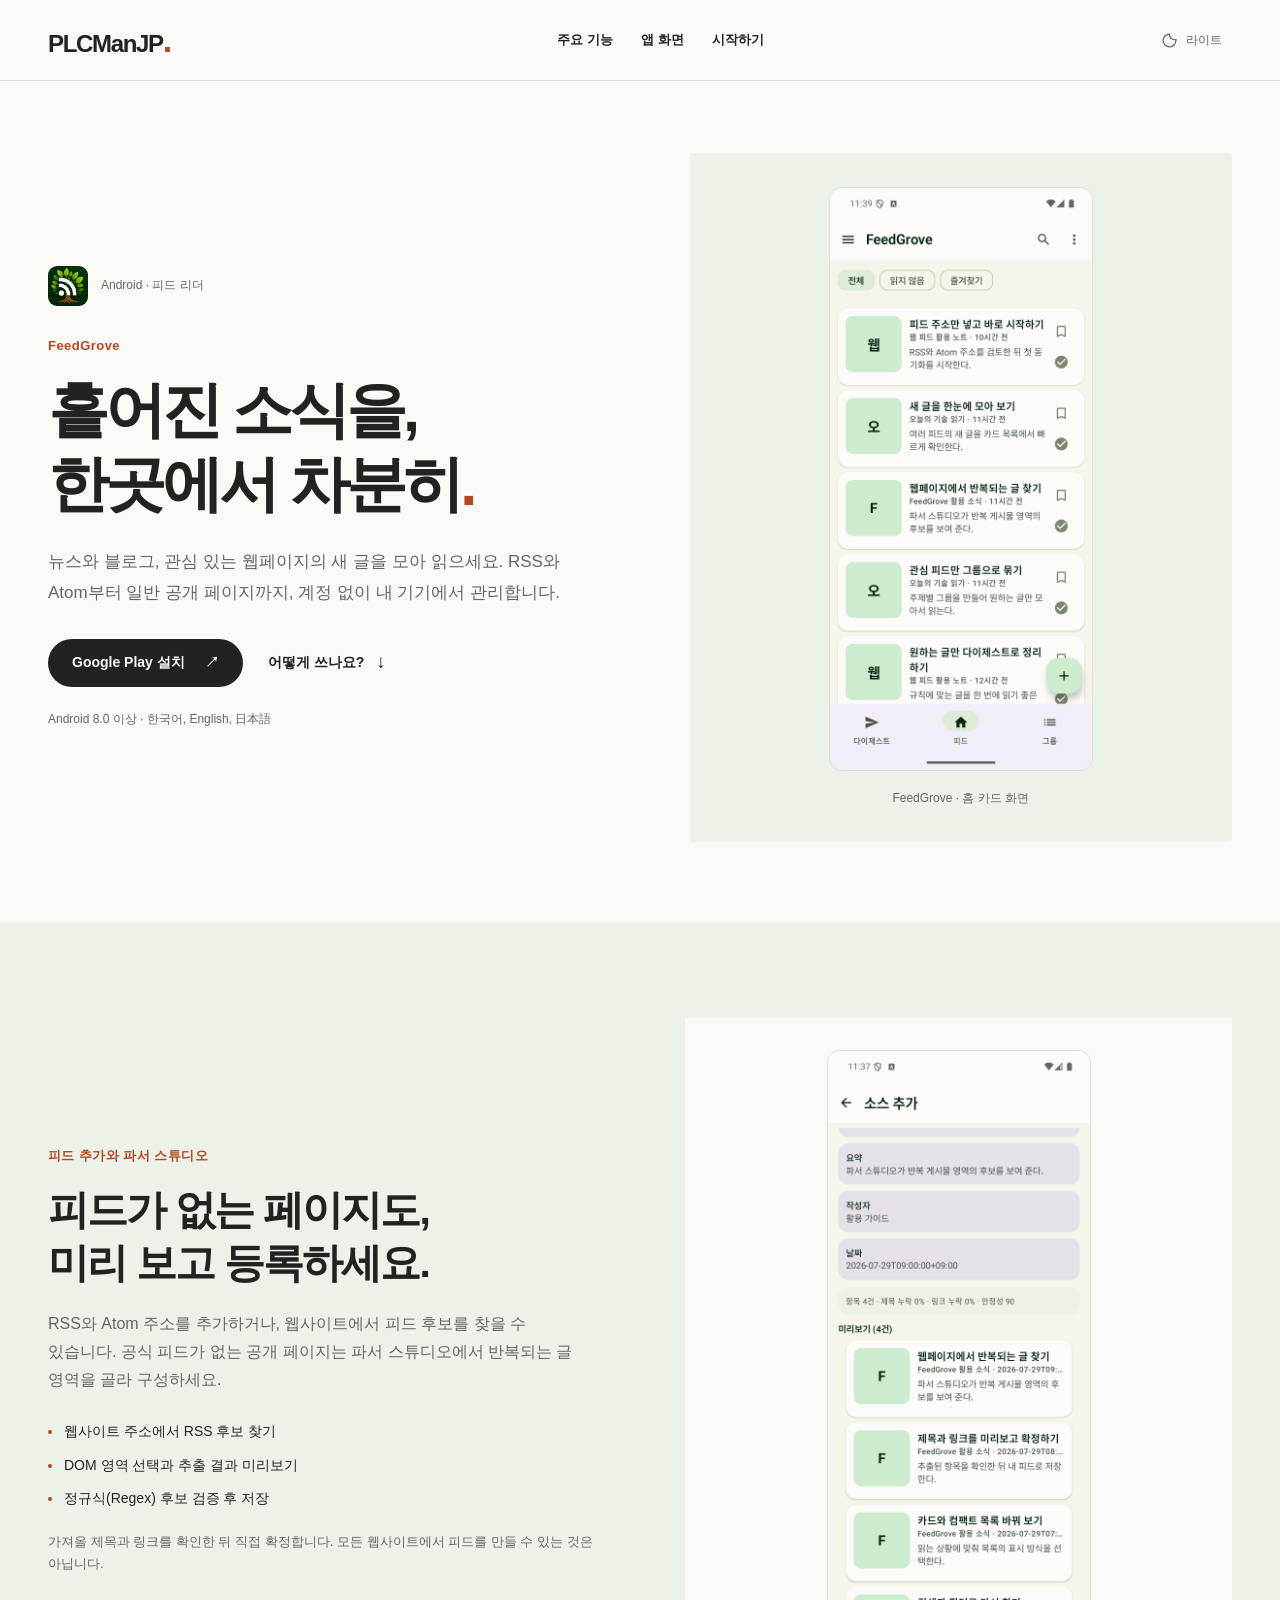
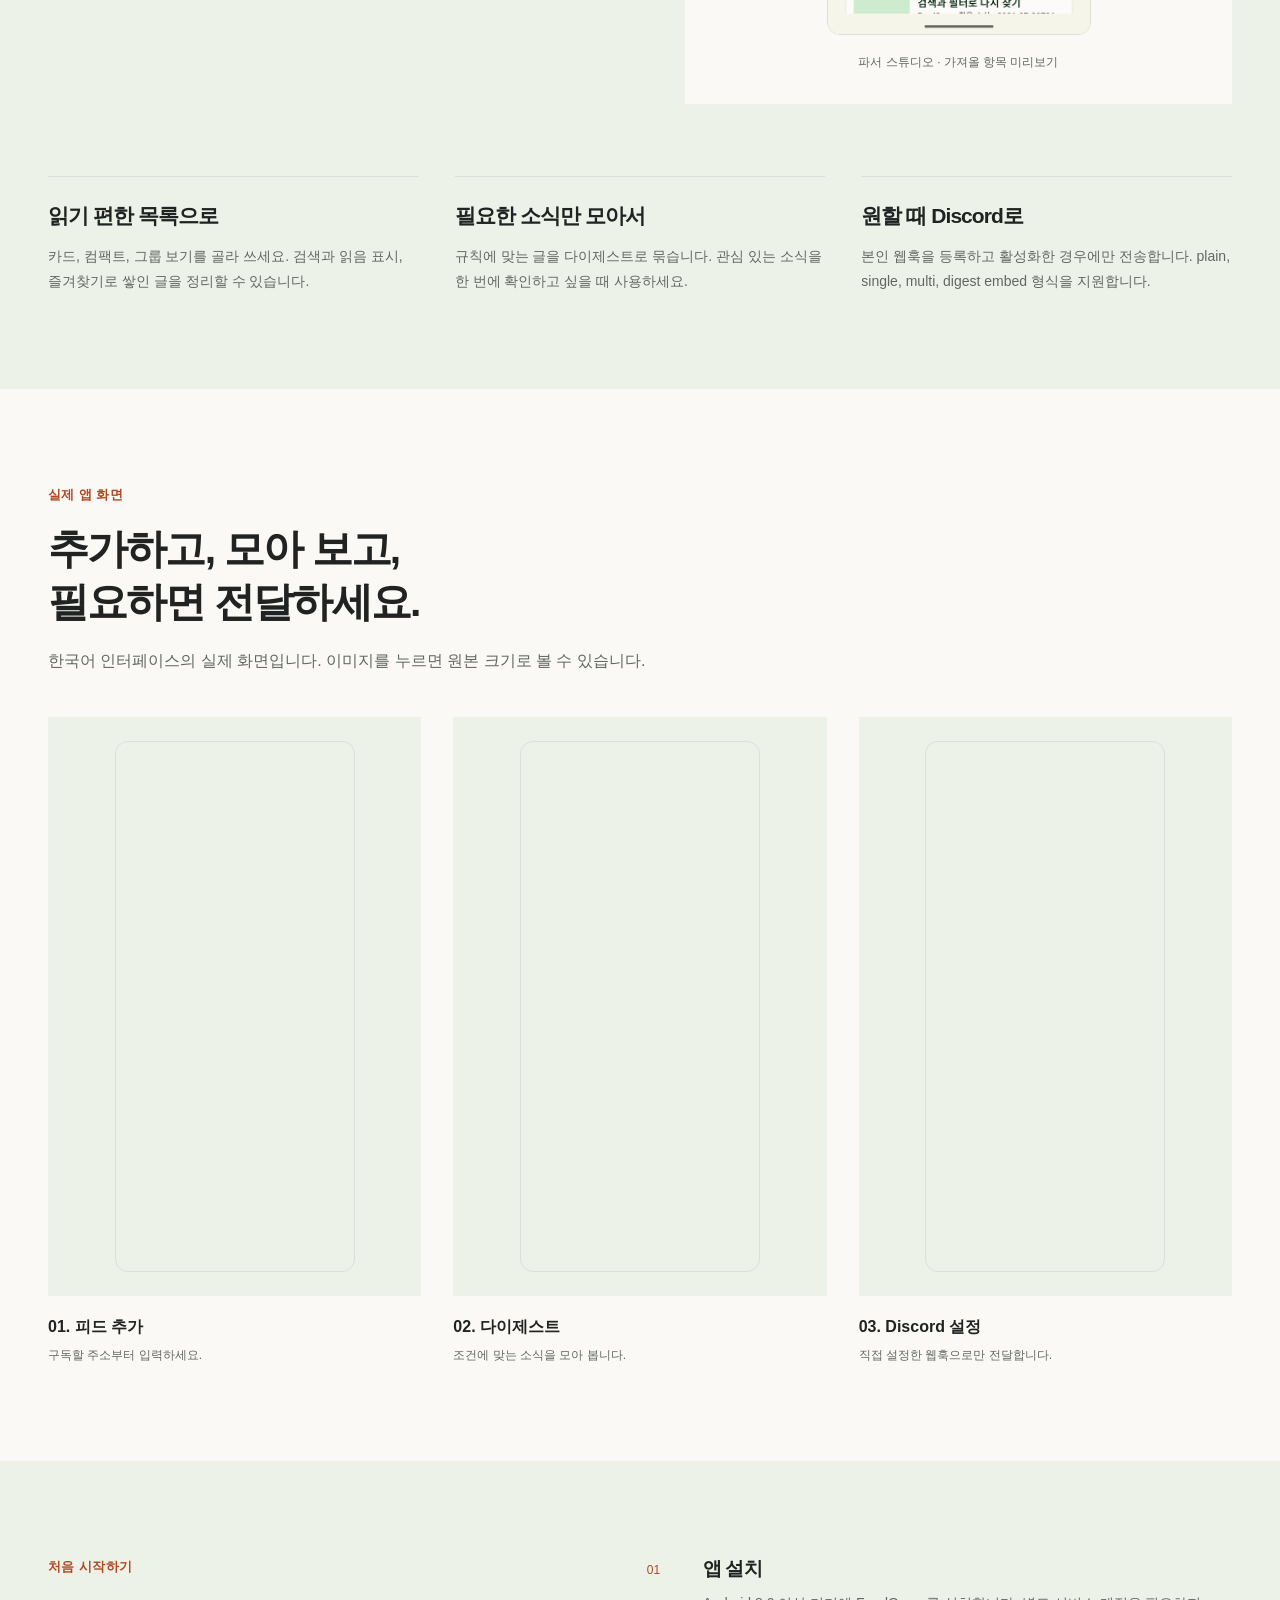
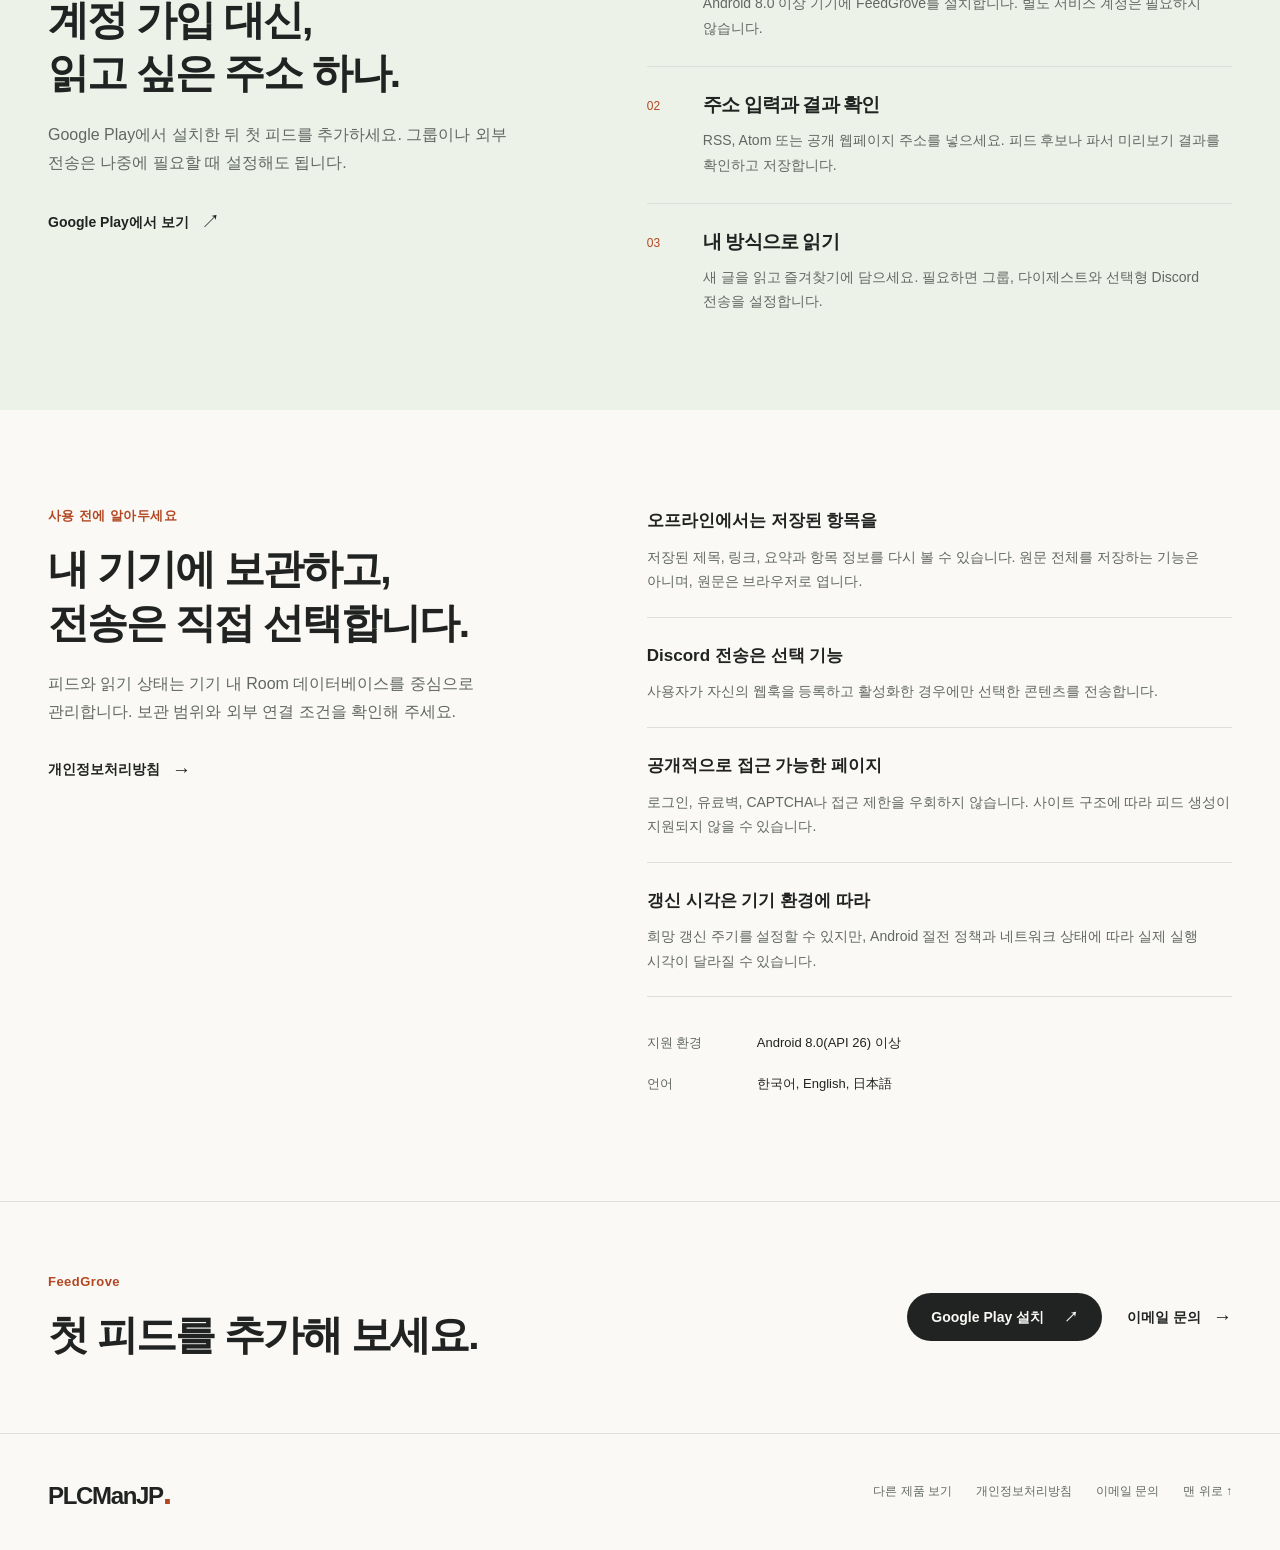
==== commit 7f518238: "Redesign product landing with a restrained screenshot-first layout" ====
--- a/index.html
+++ b/index.html
@@ -6,7 +6,7 @@
 <meta name="referrer" content="no-referrer">
 <meta name="viewport" content="width=device-width, initial-scale=1">
 <meta name="description" content="RSS와 Atom, 일반 웹페이지를 한곳에서 구독하고 오프라인으로 다시 읽으며, 규칙 기반 다이제스트와 선택형 Discord 전송을 구성하는 로컬 우선 Android 앱 FeedGrove입니다.">
-<meta name="theme-color" id="themeColor" content="#f5f7fb">
+<meta name="theme-color" id="themeColor" data-theme-light="#faf9f6" data-theme-dark="#181a19" content="#faf9f6">
 <meta property="og:site_name" content="PLCManJP">
 <meta property="og:locale" content="ko_KR">
 <meta property="og:title" content="FeedGrove | 흩어진 웹을 내 피드로">
@@ -22,159 +22,160 @@
 <link rel="canonical" href="https://plcmanjp.github.io/feedgrove/">
 <link rel="icon" href="./assets/app-icon.png" type="image/png">
 <link rel="apple-touch-icon" href="./assets/app-icon.png">
-<link rel="stylesheet" href="./assets/product.css?v=20260810">
-<link rel="stylesheet" href="./assets/styles.css?v=20260810">
+<link rel="stylesheet" href="./assets/product.css?v=20261024">
+<link rel="stylesheet" href="./assets/styles.css?v=20261024">
 <script src="./assets/theme-init.js"></script>
 </head>
-<body>
+<body class="page-feed">
   <a class="skip-link" href="#content">본문으로 바로가기</a>
-
   <header class="site-header">
     <div class="shell header-inner">
-      <a class="brand" href="https://plcmanjp.github.io/" aria-label="PLCManJP 제품 허브로 이동">
-        <img src="./assets/app-icon.png" width="40" height="40" alt="">
-        <span><strong>FeedGrove</strong><small>by PLCManJP</small></span>
-      </a>
+      <a class="site-brand" href="https://plcmanjp.github.io/" aria-label="PLCManJP 홈">PLCManJP<span aria-hidden="true">.</span></a>
       <nav class="top-nav" aria-label="페이지 내 이동">
-        <a href="#features">핵심 기능</a>
-        <a href="#screens">실제 화면</a>
-        <a href="#install">시작 방법</a>
+        <a href="#features">주요 기능</a>
+        <a href="#screens">앱 화면</a>
+        <a href="#install">시작하기</a>
       </nav>
       <button class="theme-button" id="themeButton" type="button" aria-label="테마 전환: 현재 라이트">
-        <span aria-hidden="true">◐</span><span id="themeLabel">라이트</span>
+        <svg aria-hidden="true" focusable="false" viewBox="0 0 24 24"><path d="M12 3a9 9 0 1 0 9 9c0-.47-.04-.93-.11-1.38A7 7 0 0 1 12 3Z"/></svg>
+        <span id="themeLabel">라이트</span>
       </button>
     </div>
   </header>
 
-  <main id="content">
-    <section class="hero feedgrove-hero">
-      <div class="hero-glow hero-glow-one" aria-hidden="true"></div>
-      <div class="hero-glow hero-glow-two" aria-hidden="true"></div>
-      <div class="shell hero-grid">
-        <div class="hero-copy">
-          <span class="release-badge"><span class="status-dot"></span> Google Play 출시</span>
-          <h1>흩어진 웹을<br><span>내 피드로 가꾸세요</span></h1>
-          <p class="hero-lead">RSS와 Atom, 일반 웹페이지를 한곳에 모아 카드로 읽고, 필요한 소식만 다이제스트로 정리하세요. FeedGrove는 계정 없이 기기 안에서 내 피드를 관리하는 로컬 우선 Android 앱입니다.</p>
-          <div class="hero-actions">
-            <a class="button button-primary" href="https://play.google.com/store/apps/details?id=com.plcmanjp.feedgrove"><svg aria-hidden="true" focusable="false" width="18" height="18" viewBox="0 0 24 24" fill="currentColor"><path d="M17.6 9.48l1.84-3.18a.4.4 0 00-.69-.4l-1.86 3.23a11.4 11.4 0 00-9.78 0L5.25 5.9a.4.4 0 10-.69.4L6.4 9.48A11.3 11.3 0 001 18.5h22a11.3 11.3 0 00-5.4-9.02M7 15.25a1 1 0 110-2 1 1 0 010 2m10 0a1 1 0 110-2 1 1 0 010 2"/></svg>Google Play 설치 <span aria-hidden="true">↗</span></a>
-            <a class="button button-secondary" href="#features">주요 기능 보기</a>
+  <main id="content" tabindex="-1">
+    <section class="hero shell" aria-labelledby="hero-title">
+      <div class="hero-copy">
+        <div class="product-identity"><img src="./assets/app-icon.png" width="512" height="512" alt=""><span>Android · 피드 리더</span></div>
+        <p class="eyebrow">FeedGrove</p>
+        <h1 id="hero-title">흩어진 소식을,<br>한곳에서 차분히<span class="accent">.</span></h1>
+        <p class="hero-lead">뉴스와 블로그, 관심 있는 웹페이지의 새 글을 모아 읽으세요. RSS와 Atom부터 일반 공개 페이지까지, 계정 없이 내 기기에서 관리합니다.</p>
+        <div class="actions">
+          <a class="button" href="https://play.google.com/store/apps/details?id=com.plcmanjp.feedgrove">Google Play 설치 <span aria-hidden="true">↗</span></a>
+          <a class="text-link" href="#features">어떻게 쓰나요? <span aria-hidden="true">↓</span></a>
+        </div>
+        <p class="hero-note">Android 8.0 이상 · 한국어, English, 日本語</p>
+      </div>
+      <figure class="hero-visual">
+        <a href="./assets/screen-home-card.png" aria-label="FeedGrove 홈 카드 화면 원본 보기"><img class="phone-screen" src="./assets/screen-home-card.png" width="1080" height="2400" fetchpriority="high" decoding="async" alt="FeedGrove 실제 홈 화면: 새 글 카드, 읽음 표시와 즐겨찾기"></a>
+        <figcaption>FeedGrove · 홈 카드 화면</figcaption>
+      </figure>
+    </section>
+
+    <section class="section soft-section" id="features" aria-labelledby="features-title">
+      <div class="shell">
+        <div class="feature-row">
+          <div class="feature-copy">
+            <p class="eyebrow">피드 추가와 파서 스튜디오</p>
+            <h2 id="features-title">피드가 없는 페이지도,<br>미리 보고 등록하세요.</h2>
+            <p>RSS와 Atom 주소를 추가하거나, 웹사이트에서 피드 후보를 찾을 수 있습니다. 공식 피드가 없는 공개 페이지는 파서 스튜디오에서 반복되는 글 영역을 골라 구성하세요.</p>
+            <ul class="bullet-list">
+              <li>웹사이트 주소에서 RSS 후보 찾기</li>
+              <li>DOM 영역 선택과 추출 결과 미리보기</li>
+              <li>정규식(Regex) 후보 검증 후 저장</li>
+            </ul>
+            <p class="scope-note">가져올 제목과 링크를 확인한 뒤 직접 확정합니다. 모든 웹사이트에서 피드를 만들 수 있는 것은 아닙니다.</p>
           </div>
-          <ul class="hero-facts" aria-label="제품 특징">
-            <li><span aria-hidden="true">✓</span> Android 8.0+</li>
-            <li><span aria-hidden="true">✓</span> 한국어, English, 日本語</li>
-            <li><span aria-hidden="true">✓</span> 계정 생성 없음</li>
-          </ul>
-        </div>
-        <div class="hero-visual feedgrove-visual" aria-label="FeedGrove 앱 소개 이미지와 실제 화면">
-          <div class="feature-banner"><img src="./assets/og-feedgrove.png" width="1024" height="500" alt="FeedGrove에서 원하는 소식을 한 곳에 구독하고 정리하는 모습을 표현한 소개 이미지"></div>
-          <div class="hero-preview" aria-hidden="true">
-            <img src="./assets/screen-home-card.png" width="1080" height="2400" alt="">
-            <img src="./assets/screen-parser-studio.png" width="1080" height="2400" alt="">
-          </div>
-        </div>
-      </div>
-    </section>
-
-    <section class="proof-strip" aria-label="지원 범위">
-      <div class="shell proof-grid">
-        <div><strong>RSS와 Atom</strong><span>표준 피드 구독</span></div>
-        <div><strong>HTML</strong><span>DOM, Regex 파서 스튜디오</span></div>
-        <div><strong>Offline</strong><span>Room 기반 기기 내 보관</span></div>
-        <div><strong>Digest</strong><span>규칙 기반 소식 정리</span></div>
-      </div>
-    </section>
-
-    <section class="section section-intro">
-      <div class="shell">
-        <div class="section-heading centered">
-          <p class="kicker">YOUR WEB, CULTIVATED</p>
-          <h2>피드가 없는 페이지도<br>내 구독 목록으로</h2>
-          <p>RSS와 Atom 피드는 주소에서 후보를 찾을 수 있습니다. 공식 피드가 없는 공개 웹페이지는 파서 스튜디오에서 반복 영역을 고르고 결과를 미리본 뒤 직접 확정할 수 있습니다.</p>
-        </div>
-        <div class="use-case-grid">
-          <article class="use-card"><span class="use-number">01</span><h3>모아서 읽기</h3><p>카드, 컴팩트, 그룹 보기와 검색으로 여러 출처의 새 글을 한곳에서 확인합니다.</p></article>
-          <article class="use-card"><span class="use-number">02</span><h3>내 방식으로 정리</h3><p>읽음과 즐겨찾기를 관리하고, 규칙에 맞는 글을 다이제스트로 묶습니다.</p></article>
-          <article class="use-card"><span class="use-number">03</span><h3>원할 때 전달</h3><p>사용자가 직접 등록하고 활성화한 Discord 웹훅으로 선택한 콘텐츠를 전송합니다.</p></article>
-        </div>
-      </div>
-    </section>
-
-    <section class="section features-section" id="features">
-      <div class="shell">
-        <div class="section-heading">
-          <p class="kicker">CAPABILITIES</p>
-          <h2>수집부터 읽기,<br>정리와 전달까지</h2>
-          <p>표준 피드와 일반 페이지를 같은 앱에서 다루되, 콘텐츠와 설정은 로컬 중심으로 관리합니다.</p>
-        </div>
-        <div class="feature-grid">
-          <article class="feature-card feature-card-wide feature-card-purple">
-            <div class="feature-copy"><span class="feature-label">PARSER STUDIO</span><h3>일반 웹페이지를 시각적으로 피드화</h3><p>미리보기를 보며 반복 콘텐츠 영역을 고르고 DOM 후보를 구성합니다. DOM으로 해결하기 어려운 페이지에는 정규식 후보와 안전성 검증 흐름을 제공합니다.</p><ul class="mini-list"><li>홈페이지의 RSS 후보 자동 탐색</li><li>DOM 영역 선택과 결과 미리보기</li><li>Regex 후보 검증 후 저장</li></ul></div>
-            <figure class="detail-shot"><img src="./assets/screen-parser-studio.png" width="1080" height="2400" loading="lazy" alt="일반 웹페이지에서 반복되는 글 영역을 선택하고 파싱 결과를 미리보는 FeedGrove HTML 파서 스튜디오 화면"><figcaption>실제 HTML 파서 미리보기 화면</figcaption></figure>
+          <figure class="feature-visual">
+            <a href="./assets/screen-parser-studio.png" aria-label="파서 스튜디오 항목 미리보기 화면 원본 보기"><img class="phone-screen" src="./assets/screen-parser-studio.png" width="1080" height="2400" loading="lazy" decoding="async" alt="공개 웹페이지에서 추출한 제목, 요약과 글 목록을 확인하는 항목 미리보기 화면"></a>
+            <figcaption>파서 스튜디오 · 가져올 항목 미리보기</figcaption>
+          </figure>
+        </div>
+        <div class="detail-grid">
+          <article>
+            <h3>읽기 편한 목록으로</h3>
+            <p>카드, 컴팩트, 그룹 보기를 골라 쓰세요. 검색과 읽음 표시, 즐겨찾기로 쌓인 글을 정리할 수 있습니다.</p>
           </article>
-          <article class="feature-card"><span class="feature-icon" aria-hidden="true">R</span><span class="feature-label">READING</span><h3>상황에 맞는 읽기 화면</h3><p>카드, 컴팩트, 그룹 보기, 검색, 읽음과 즐겨찾기로 쌓인 소식을 빠르게 분류합니다.</p></article>
-          <article class="feature-card feature-card-gold"><span class="feature-icon" aria-hidden="true">D</span><span class="feature-label">DIGEST</span><h3>규칙 기반 다이제스트</h3><p>원하는 조건의 글을 모아 다이제스트로 확인하고 반복되는 정보 탐색 시간을 줄입니다.</p></article>
-          <article class="feature-card"><span class="feature-icon" aria-hidden="true">O</span><span class="feature-label">OFFLINE FIRST</span><h3>기기 안에 보관하는 피드</h3><p>피드, 글, 읽음 상태와 즐겨찾기를 Room에 저장해 네트워크가 불안정한 상황에서도 보관된 콘텐츠를 읽습니다.</p></article>
-          <article class="feature-card feature-card-gold"><span class="feature-icon" aria-hidden="true">↗</span><span class="feature-label">DISCORD</span><h3>사용자가 선택한 외부 전송</h3><p>plain, single, multi, digest embed 형식을 지원합니다. 사용자가 자신의 웹훅을 등록하고 활성화한 경우에만 전송합니다.</p></article>
-        </div>
-      </div>
-    </section>
-
-    <section class="section screens-section" id="screens">
-      <div class="shell">
-        <div class="section-heading centered"><p class="kicker">REAL APP SCREENS</p><h2>실제 앱 화면으로<br>먼저 살펴보세요</h2><p>아래 이미지는 Play 등록정보용 실제 FeedGrove 화면입니다.</p></div>
-        <div class="screen-grid">
-          <figure><div><img src="./assets/screen-home-card.png" width="1080" height="2400" loading="lazy" alt="FeedGrove 홈에서 새 글을 카드로 읽는 화면"></div><figcaption><strong>홈 카드</strong><span>피드 콘텐츠 모아보기</span></figcaption></figure>
-          <figure><div><img src="./assets/screen-add-feed.png" width="1080" height="2400" loading="lazy" alt="URL을 입력해 FeedGrove에 새 피드를 추가하는 화면"></div><figcaption><strong>피드 추가</strong><span>RSS, Atom, 웹페이지 등록</span></figcaption></figure>
-          <figure><div><img src="./assets/screen-parser-studio.png" width="1080" height="2400" loading="lazy" alt="일반 HTML 페이지의 콘텐츠 영역과 파싱 결과를 미리보는 화면"></div><figcaption><strong>파서 스튜디오</strong><span>HTML 영역 선택과 미리보기</span></figcaption></figure>
-          <figure><div><img src="./assets/screen-digest.png" width="1080" height="2400" loading="lazy" alt="규칙에 따라 모은 글을 다이제스트로 확인하는 화면"></div><figcaption><strong>다이제스트</strong><span>필요한 소식만 묶어보기</span></figcaption></figure>
-          <figure><div><img src="./assets/screen-discord-setup.png" width="1080" height="2400" loading="lazy" alt="사용자 Discord 웹훅과 전송 형식을 설정하는 화면"></div><figcaption><strong>Discord 설정</strong><span>사용자 선택형 웹훅 전송</span></figcaption></figure>
-        </div>
-      </div>
-    </section>
-
-    <section class="section install-section" id="install">
+          <article>
+            <h3>필요한 소식만 모아서</h3>
+            <p>규칙에 맞는 글을 다이제스트로 묶습니다. 관심 있는 소식을 한 번에 확인하고 싶을 때 사용하세요.</p>
+          </article>
+          <article>
+            <h3>원할 때 Discord로</h3>
+            <p>본인 웹훅을 등록하고 활성화한 경우에만 전송합니다. plain, single, multi, digest embed 형식을 지원합니다.</p>
+          </article>
+        </div>
+      </div>
+    </section>
+
+    <section class="section shell" id="screens" aria-labelledby="screens-title">
+      <div class="section-heading">
+        <div><p class="eyebrow">실제 앱 화면</p><h2 id="screens-title">추가하고, 모아 보고,<br>필요하면 전달하세요.</h2></div>
+        <p>한국어 인터페이스의 실제 화면입니다. 이미지를 누르면 원본 크기로 볼 수 있습니다.</p>
+      </div>
+      <div class="screen-grid">
+        <figure>
+          <a href="./assets/screen-add-feed.png" aria-label="피드 추가 화면 원본 보기"><img class="phone-screen" src="./assets/screen-add-feed.png" width="1080" height="2400" loading="lazy" decoding="async" alt="RSS 또는 웹사이트 주소를 입력하는 FeedGrove 소스 추가 화면"></a>
+          <figcaption><strong>01. 피드 추가</strong><span>구독할 주소부터 입력하세요.</span></figcaption>
+        </figure>
+        <figure>
+          <a href="./assets/screen-digest.png" aria-label="다이제스트 화면 원본 보기"><img class="phone-screen" src="./assets/screen-digest.png" width="1080" height="2400" loading="lazy" decoding="async" alt="규칙에 맞는 글을 목록으로 묶어 보여주는 FeedGrove 다이제스트 화면"></a>
+          <figcaption><strong>02. 다이제스트</strong><span>조건에 맞는 소식을 모아 봅니다.</span></figcaption>
+        </figure>
+        <figure>
+          <a href="./assets/screen-discord-setup.png" aria-label="Discord 설정 화면 원본 보기"><img class="phone-screen" src="./assets/screen-discord-setup.png" width="1080" height="2400" loading="lazy" decoding="async" alt="Discord 전송 형식과 미리보기를 확인한 뒤 설정을 저장하는 FeedGrove 화면"></a>
+          <figcaption><strong>03. Discord 설정</strong><span>직접 설정한 웹훅으로만 전달합니다.</span></figcaption>
+        </figure>
+      </div>
+    </section>
+
+    <section class="section soft-section" id="install" aria-labelledby="install-title">
       <div class="shell workflow-grid">
-        <div class="section-heading sticky-heading">
-          <span class="release-badge"><span class="status-dot"></span> 지금 설치 가능</span>
-          <h2>설치하고<br>내 피드를 시작하세요</h2>
-          <p>Google Play에서 설치한 뒤 주소 하나로 첫 피드를 추가할 수 있습니다. 공식 피드가 없는 공개 페이지는 파서 스튜디오에서 직접 구성할 수 있습니다.</p>
-          <a class="button button-primary install-button" href="https://play.google.com/store/apps/details?id=com.plcmanjp.feedgrove"><svg aria-hidden="true" focusable="false" width="18" height="18" viewBox="0 0 24 24" fill="currentColor"><path d="M17.6 9.48l1.84-3.18a.4.4 0 00-.69-.4l-1.86 3.23a11.4 11.4 0 00-9.78 0L5.25 5.9a.4.4 0 10-.69.4L6.4 9.48A11.3 11.3 0 001 18.5h22a11.3 11.3 0 00-5.4-9.02M7 15.25a1 1 0 110-2 1 1 0 010 2m10 0a1 1 0 110-2 1 1 0 010 2"/></svg>Google Play 설치 <span aria-hidden="true">↗</span></a>
+        <div class="feature-copy">
+          <p class="eyebrow">처음 시작하기</p>
+          <h2 id="install-title">계정 가입 대신,<br>읽고 싶은 주소 하나.</h2>
+          <p>Google Play에서 설치한 뒤 첫 피드를 추가하세요. 그룹이나 외부 전송은 나중에 필요할 때 설정해도 됩니다.</p>
+          <a class="text-link" href="https://play.google.com/store/apps/details?id=com.plcmanjp.feedgrove">Google Play에서 보기 <span aria-hidden="true">↗</span></a>
         </div>
         <ol class="workflow-list">
-          <li><span>01</span><div><h3>Google Play에서 설치</h3><p>Android 8.0 이상 기기에 FeedGrove를 설치합니다. 별도 서비스 계정을 만들 필요가 없습니다.</p></div></li>
-          <li><span>02</span><div><h3>첫 피드 추가</h3><p>RSS나 Atom 주소를 입력하거나 공개 웹페이지에서 피드 후보를 만들고 미리보기 결과를 직접 확정합니다.</p></div></li>
-          <li><span>03</span><div><h3>읽기 흐름 구성</h3><p>그룹, 검색, 읽음, 즐겨찾기와 다이제스트를 설정합니다. 필요한 경우에만 본인 소유의 Discord 웹훅을 연결합니다.</p></div></li>
+          <li><span aria-hidden="true">01</span><div><h3>앱 설치</h3><p>Android 8.0 이상 기기에 FeedGrove를 설치합니다. 별도 서비스 계정은 필요하지 않습니다.</p></div></li>
+          <li><span aria-hidden="true">02</span><div><h3>주소 입력과 결과 확인</h3><p>RSS, Atom 또는 공개 웹페이지 주소를 넣으세요. 피드 후보나 파서 미리보기 결과를 확인하고 저장합니다.</p></div></li>
+          <li><span aria-hidden="true">03</span><div><h3>내 방식으로 읽기</h3><p>새 글을 읽고 즐겨찾기에 담으세요. 필요하면 그룹, 다이제스트와 선택형 Discord 전송을 설정합니다.</p></div></li>
         </ol>
       </div>
     </section>
 
-    <section class="section trust-section" id="privacy">
-      <div class="shell trust-grid">
-        <div class="trust-copy"><p class="kicker">LOCAL FIRST</p><h2>계정 없이,<br>내 피드는 내 기기에서</h2><p>FeedGrove는 별도 서비스 계정을 요구하지 않습니다. 외부 전송은 사용자가 직접 구성한 기능을 활성화했을 때만 동작합니다.</p></div>
+    <section class="section shell" id="privacy" aria-labelledby="privacy-title">
+      <div class="trust-grid">
+        <div class="feature-copy">
+          <p class="eyebrow">사용 전에 알아두세요</p>
+          <h2 id="privacy-title">내 기기에 보관하고,<br>전송은 직접 선택합니다.</h2>
+          <p>피드와 읽기 상태는 기기 내 Room 데이터베이스를 중심으로 관리합니다. 보관 범위와 외부 연결 조건을 확인해 주세요.</p>
+          <a class="text-link" href="https://plcmanjp.github.io/feedgrove/privacy/">개인정보처리방침 <span aria-hidden="true">→</span></a>
+        </div>
         <div class="trust-list">
-          <div><span aria-hidden="true">✓</span><p><strong>로컬 우선 보관</strong>피드와 읽기 상태는 기기 내 Room 데이터베이스를 중심으로 관리합니다.</p></div>
-          <div><span aria-hidden="true">✓</span><p><strong>오프라인 다시 읽기</strong>저장된 제목, 링크, 요약과 항목 정보를 다시 볼 수 있습니다. 원문 전체를 저장하는 기능은 아닙니다.</p></div>
-          <div><span aria-hidden="true">✓</span><p><strong>선택형 Discord 연동</strong>사용자가 자신의 웹훅을 등록하고 전송을 선택한 경우에만 외부로 전달합니다.</p></div>
-          <div><span aria-hidden="true">i</span><p><strong>공개 페이지 범위</strong>로그인, 유료벽, CAPTCHA나 접근 제한을 우회하지 않습니다. 희망 갱신 주기는 Android 절전 정책에 따라 실제 실행 시각이 달라질 수 있습니다.</p></div>
-          <div><span aria-hidden="true">i</span><p><strong>정책과 문의</strong><a href="https://plcmanjp.github.io/feedgrove/privacy/">개인정보처리방침</a>을 확인하거나 <a href="mailto:chechapbg@gmail.com">이메일</a>로 의견을 남길 수 있습니다.</p></div>
-          <p class="env-note"><span><b>지원 환경</b> Android 8.0(API 26) 이상</span><span><b>언어</b> 한국어, English, 日本語</span><span><b>상태</b> Google Play 출시</span></p>
-        </div>
-      </div>
-    </section>
-
-    <section class="final-cta">
-      <div class="shell final-card">
-        <img src="./assets/app-icon.png" width="92" height="92" alt="">
-        <div><p class="kicker">AVAILABLE ON GOOGLE PLAY</p><h2>FeedGrove로<br>내 피드를 시작하세요</h2><p>RSS와 웹페이지를 한곳에 모아 읽고 필요한 소식만 정리할 수 있습니다.</p></div>
-        <div class="final-actions"><a class="button button-light" href="https://play.google.com/store/apps/details?id=com.plcmanjp.feedgrove"><svg aria-hidden="true" focusable="false" width="18" height="18" viewBox="0 0 24 24" fill="currentColor"><path d="M17.6 9.48l1.84-3.18a.4.4 0 00-.69-.4l-1.86 3.23a11.4 11.4 0 00-9.78 0L5.25 5.9a.4.4 0 10-.69.4L6.4 9.48A11.3 11.3 0 001 18.5h22a11.3 11.3 0 00-5.4-9.02M7 15.25a1 1 0 110-2 1 1 0 010 2m10 0a1 1 0 110-2 1 1 0 010 2"/></svg>Google Play 설치 <span aria-hidden="true">↗</span></a><a class="button button-outline-light" href="https://plcmanjp.github.io/feedgrove/privacy/">개인정보처리방침</a></div>
+          <div><strong>오프라인에서는 저장된 항목을</strong><p>저장된 제목, 링크, 요약과 항목 정보를 다시 볼 수 있습니다. 원문 전체를 저장하는 기능은 아니며, 원문은 브라우저로 엽니다.</p></div>
+          <div><strong>Discord 전송은 선택 기능</strong><p>사용자가 자신의 웹훅을 등록하고 활성화한 경우에만 선택한 콘텐츠를 전송합니다.</p></div>
+          <div><strong>공개적으로 접근 가능한 페이지</strong><p>로그인, 유료벽, CAPTCHA나 접근 제한을 우회하지 않습니다. 사이트 구조에 따라 피드 생성이 지원되지 않을 수 있습니다.</p></div>
+          <div><strong>갱신 시각은 기기 환경에 따라</strong><p>희망 갱신 주기를 설정할 수 있지만, Android 절전 정책과 네트워크 상태에 따라 실제 실행 시각이 달라질 수 있습니다.</p></div>
+          <dl class="spec-list">
+            <div><dt>지원 환경</dt><dd>Android 8.0(API 26) 이상</dd></div>
+            <div><dt>언어</dt><dd>한국어, English, 日本語</dd></div>
+          </dl>
+        </div>
+      </div>
+    </section>
+
+    <section class="final-cta" aria-labelledby="start-title">
+      <div class="shell final-inner">
+        <div><p class="eyebrow">FeedGrove</p><h2 id="start-title">첫 피드를 추가해 보세요.</h2></div>
+        <div class="actions">
+          <a class="button" href="https://play.google.com/store/apps/details?id=com.plcmanjp.feedgrove">Google Play 설치 <span aria-hidden="true">↗</span></a>
+          <a class="text-link" href="mailto:chechapbg@gmail.com">이메일 문의 <span aria-hidden="true">→</span></a>
+        </div>
       </div>
     </section>
   </main>
 
   <footer class="site-footer">
-    <div class="shell footer-grid">
-      <div><a class="footer-brand" href="https://plcmanjp.github.io/">PLCManJP</a><p>제조와 설비 현장을 위한 실용 도구를 만듭니다.</p></div>
-      <div class="footer-links"><a href="mailto:chechapbg@gmail.com">이메일 문의</a><a href="https://plcmanjp.github.io/feedgrove/privacy/">개인정보처리방침</a><a href="https://plcmanjp.github.io/">다른 제품 보기</a></div>
+    <div class="shell footer-inner">
+      <a class="site-brand" href="https://plcmanjp.github.io/" aria-label="PLCManJP 홈">PLCManJP<span aria-hidden="true">.</span></a>
+      <nav class="footer-links" aria-label="제품과 정책 링크">
+        <a href="https://plcmanjp.github.io/">다른 제품 보기</a>
+        <a href="https://plcmanjp.github.io/feedgrove/privacy/">개인정보처리방침</a>
+        <a href="mailto:chechapbg@gmail.com">이메일 문의</a>
+        <a href="#content">맨 위로 ↑</a>
+      </nav>
     </div>
   </footer>
 
@@ -209,3 +210,4 @@
   <script src="./assets/theme.js"></script>
 </body>
 </html>
+
--- a/assets/product.css
+++ b/assets/product.css
@@ -1,1333 +1,230 @@
-/* 제품 상세 페이지 공용 셸 — 부모(수퍼바이저) 소유.
-   브랜드 색·제품 전용 블록은 각 <slug>/assets/styles.css 가 덮어쓴다.
-   운영 규칙: .agents/wiki/dev-landing/README.md */
-
+/* PLCManJP product pages — the product, its real screen, and the next step. */
 :root {
   color-scheme: light;
-  --page: #f5f7fb;
-  --page-alt: #edf1f8;
-  --surface: #ffffff;
-  --surface-soft: #f8f9fd;
-  --ink: #171b2b;
-  --muted: #61697b;
-  --faint: #8b93a5;
-  --line: #dde2ec;
-  --line-strong: #cbd2df;
-  --blue: #1769e0;
-  --blue-soft: #eaf3ff;
-  --success: #0c8b67;
-  --shadow: 0 24px 70px rgba(42, 48, 80, .13);
-  --shadow-soft: 0 12px 34px rgba(42, 48, 80, .08);
-  --header: rgba(245, 247, 251, .86);
-}
-
+  --paper: #faf9f6;
+  --surface: #fff;
+  --ink: #202321;
+  --muted: #626861;
+  --line: #dedfd9;
+  --accent: #b34722;
+  --soft: #f0eee7;
+  --focus: #a23c18;
+}
 :root[data-theme="dark"] {
   color-scheme: dark;
-  --page: #0e1119;
-  --page-alt: #121722;
-  --surface: #171c27;
-  --surface-soft: #1b2130;
-  --ink: #f1f3f8;
-  --muted: #aab2c2;
-  --faint: #858fa2;
-  --line: #2a3242;
-  --line-strong: #3a4559;
-  --blue: #64a4ff;
-  --blue-soft: #172b48;
-  --success: #52d7ad;
-  --shadow: 0 24px 70px rgba(0, 0, 0, .34);
-  --shadow-soft: 0 12px 34px rgba(0, 0, 0, .24);
-  --header: rgba(14, 17, 25, .86);
-}
-
-* {
-  box-sizing: border-box;
-}
-
-html {
-  scroll-behavior: smooth;
-}
-
-body {
-  margin: 0;
-  min-width: 320px;
-  background: var(--page);
-  color: var(--ink);
-  font-family: -apple-system, BlinkMacSystemFont, "Segoe UI", "Apple SD Gothic Neo", "Malgun Gothic", sans-serif;
-  line-height: 1.65;
-  -webkit-font-smoothing: antialiased;
-}
-
-img {
-  display: block;
-  height: auto;
-  max-width: 100%;
-}
-
-a {
-  color: inherit;
-  text-decoration: none;
-}
-
-button {
-  font: inherit;
-}
-
-.shell {
-  width: min(1160px, calc(100% - 44px));
-  margin: 0 auto;
-}
-
-.skip-link {
-  position: fixed;
-  top: 12px;
-  left: 12px;
-  z-index: 100;
-  padding: 10px 14px;
-  border-radius: 10px;
-  background: var(--ink);
-  color: var(--page);
-  transform: translateY(-150%);
-}
-
-.skip-link:focus {
-  transform: translateY(0);
-}
-
-.site-header {
-  position: sticky;
-  top: 0;
-  z-index: 30;
-  border-bottom: 1px solid color-mix(in srgb, var(--line) 80%, transparent);
-  background: var(--header);
-  backdrop-filter: blur(18px);
-}
-
-.header-inner {
-  min-height: 76px;
-  display: flex;
-  align-items: center;
-  gap: 28px;
-}
-
-.brand {
-  display: inline-flex;
-  align-items: center;
-  gap: 11px;
-  min-width: 0;
-}
-
-.brand img {
-  flex: 0 0 auto;
-  border-radius: 11px;
-  box-shadow: 0 7px 18px rgba(91, 85, 231, .2);
-}
-
-.brand span {
-  display: flex;
-  flex-direction: column;
-  min-width: 0;
-}
-
-.brand strong {
-  overflow: hidden;
-  font-size: .94rem;
-  letter-spacing: -.02em;
-  text-overflow: ellipsis;
-  white-space: nowrap;
-}
-
-.brand small {
-  color: var(--faint);
-  font-size: .7rem;
-  font-weight: 700;
-  letter-spacing: .08em;
-  text-transform: uppercase;
-}
-
-.top-nav {
-  display: flex;
-  align-items: center;
-  gap: 25px;
-  margin-left: auto;
-  color: var(--muted);
-  font-size: .86rem;
-  font-weight: 650;
-}
-
-.top-nav a:hover {
-  color: var(--ink);
-}
-
-.theme-button {
-  display: inline-flex;
-  align-items: center;
-  gap: 7px;
-  min-width: 82px;
-  justify-content: center;
-  border: 1px solid var(--line);
-  border-radius: 999px;
-  padding: 8px 12px;
-  background: var(--surface);
-  color: var(--ink);
-  cursor: pointer;
-  font-size: .78rem;
-  font-weight: 700;
-}
-
-.theme-button:hover {
-  border-color: var(--brand);
-}
-
-.theme-button:focus-visible,
-a:focus-visible,
-button:focus-visible {
-  outline: 3px solid color-mix(in srgb, var(--brand) 30%, transparent);
-  outline-offset: 3px;
-}
-
-.hero {
-  position: relative;
-  overflow: hidden;
-  padding: 92px 0 84px;
-}
-
-.hero-glow {
-  position: absolute;
-  border-radius: 50%;
-  filter: blur(1px);
-  pointer-events: none;
-}
-
-.hero-glow-one {
-  width: 520px;
-  height: 520px;
-  top: -250px;
-  right: 0;
-  background: radial-gradient(circle, rgba(91, 85, 231, .18), transparent 68%);
-}
-
-.hero-glow-two {
-  width: 440px;
-  height: 440px;
-  left: -230px;
-  bottom: -270px;
-  background: radial-gradient(circle, rgba(23, 105, 224, .12), transparent 68%);
-}
-
-.hero-grid {
-  position: relative;
-  display: grid;
-  grid-template-columns: minmax(0, .92fr) minmax(480px, 1.08fr);
-  align-items: center;
-  gap: 72px;
-}
-
-.eyebrow,
-.kicker {
-  margin: 0;
-  color: var(--brand);
-  font-size: .75rem;
-  font-weight: 800;
-  letter-spacing: .15em;
-  text-transform: uppercase;
-}
-
-.eyebrow {
-  display: inline-flex;
-  align-items: center;
-  gap: 9px;
-  padding: 7px 12px;
-  border: 1px solid color-mix(in srgb, var(--brand) 25%, var(--line));
-  border-radius: 999px;
-  background: color-mix(in srgb, var(--brand-soft) 72%, transparent);
-  letter-spacing: .04em;
-  text-transform: none;
-}
-
-.status-dot {
-  width: 7px;
-  height: 7px;
-  border-radius: 50%;
-  background: var(--success);
-  box-shadow: 0 0 0 4px color-mix(in srgb, var(--success) 15%, transparent);
-}
-
-.hero h1 {
-  margin: 24px 0 23px;
-  font-size: clamp(2.65rem, 5.1vw, 4.65rem);
-  line-height: 1.08;
-  letter-spacing: -.055em;
-  text-wrap: balance;
-  word-break: keep-all;
-  overflow-wrap: normal;
-}
-
-.hero h1 span {
-  background: linear-gradient(100deg, var(--brand), var(--blue));
-  background-clip: text;
-  color: transparent;
-}
-
-.hero-lead {
-  max-width: 590px;
-  margin: 0;
-  color: var(--muted);
-  font-size: 1.09rem;
-  line-height: 1.82;
-  word-break: keep-all;
-}
-
-.hero-actions,
-.final-actions {
-  display: flex;
-  flex-wrap: wrap;
-  gap: 11px;
-  margin-top: 32px;
-}
-
-.button {
-  display: inline-flex;
-  min-height: 48px;
-  align-items: center;
-  justify-content: center;
-  gap: 9px;
-  border: 1px solid transparent;
-  border-radius: 13px;
-  padding: 12px 18px;
-  font-size: .9rem;
-  font-weight: 750;
-  transition: transform .16s ease, border-color .16s ease, background .16s ease;
-}
-
-.button:hover {
-  transform: translateY(-2px);
-}
-
-.button-primary {
-  background: linear-gradient(100deg, var(--brand), var(--brand-strong));
-  color: #fff;
-  box-shadow: 0 12px 30px rgba(91, 85, 231, .24);
-}
-
-.button-secondary {
-  border-color: var(--line);
-  background: var(--surface);
-  color: var(--ink);
-}
-
-.button-secondary:hover {
-  border-color: var(--brand);
-}
-
-.hero-facts {
-  display: flex;
-  flex-wrap: wrap;
-  gap: 9px 18px;
-  margin: 22px 0 0;
-  padding: 0;
-  color: var(--muted);
-  font-size: .8rem;
-  font-weight: 650;
-  list-style: none;
-}
-
-.hero-facts span {
-  color: var(--success);
-}
-
-.hero-visual {
-  position: relative;
-}
-
-.window-shell {
-  overflow: hidden;
-  border: 1px solid var(--line-strong);
-  border-radius: 20px;
-  background: var(--surface);
-  box-shadow: var(--shadow);
-}
-
-.window-bar {
-  display: flex;
-  align-items: center;
-  gap: 6px;
-  height: 38px;
-  padding: 0 14px;
-  border-bottom: 1px solid var(--line);
-  background: var(--surface-soft);
-}
-
-.window-dot {
-  width: 8px;
-  height: 8px;
-  border-radius: 50%;
-  background: #d6d9e1;
-}
-
-.window-dot:first-child {
-  background: #ff7e73;
-}
-
-.window-dot:nth-child(2) {
-  background: #f3c950;
-}
-
-.window-dot:nth-child(3) {
-  background: #54c883;
-}
-
-.window-title {
-  margin-left: 7px;
-  color: var(--faint);
-  font-size: .68rem;
-}
-
-.window-shell img {
-  width: 100%;
-  height: auto;
-  object-fit: contain;
-}
-
-.floating-card {
-  position: absolute;
-  display: flex;
-  align-items: center;
-  gap: 9px;
-  border: 1px solid color-mix(in srgb, var(--line-strong) 74%, transparent);
-  border-radius: 13px;
-  padding: 10px 13px;
-  background: color-mix(in srgb, var(--surface) 92%, transparent);
-  box-shadow: var(--shadow-soft);
-  color: var(--muted);
-  font-size: .73rem;
-  backdrop-filter: blur(14px);
-}
-
-.floating-card strong {
-  color: var(--ink);
-}
-
-.floating-card-top {
-  top: 58px;
-  right: -28px;
-}
-
-.floating-card-bottom {
-  bottom: 36px;
-  left: -33px;
-}
-
-.floating-icon {
-  color: #f35f68;
-}
-
-.floating-icon-play {
-  color: var(--brand);
-}
-
-.proof-strip {
-  border-top: 1px solid var(--line);
-  border-bottom: 1px solid var(--line);
-  background: var(--surface);
-}
-
-.proof-grid {
-  display: grid;
-  grid-template-columns: repeat(4, 1fr);
-}
-
-.proof-grid div {
-  padding: 22px 24px;
-  border-left: 1px solid var(--line);
-}
-
-.proof-grid div:last-child {
-  border-right: 1px solid var(--line);
-}
-
-.proof-grid strong,
-.proof-grid span {
-  display: block;
-}
-
-.proof-grid strong {
-  margin-bottom: 3px;
-  font-size: .9rem;
-}
-
-.proof-grid span {
-  color: var(--faint);
-  font-size: .73rem;
-}
-
-.section {
-  padding: 116px 0;
-}
-
-.section-intro {
-  padding-bottom: 92px;
-}
-
-.section-heading {
-  max-width: 570px;
-  margin-bottom: 48px;
-}
-
-.section-heading.centered {
-  margin-right: auto;
-  margin-left: auto;
-  text-align: center;
-}
-
-.section-heading h2,
-.trust-copy h2,
-.final-card h2 {
-  margin: 13px 0 16px;
-  font-size: clamp(2rem, 4vw, 3.2rem);
-  line-height: 1.18;
-  letter-spacing: -.045em;
-  word-break: keep-all;
-}
-
-.section-heading > p:last-child,
-.trust-copy > p:last-child {
-  margin: 0;
-  color: var(--muted);
-  font-size: 1rem;
-  line-height: 1.8;
-  word-break: keep-all;
-}
-
-.use-case-grid {
-  display: grid;
-  grid-template-columns: repeat(3, 1fr);
-  gap: 17px;
-}
-
-.use-card {
-  min-height: 228px;
-  padding: 27px;
-  border: 1px solid var(--line);
-  border-radius: 19px;
-  background: var(--surface);
-  box-shadow: var(--shadow-soft);
-}
-
-.use-number {
-  display: inline-flex;
-  width: 39px;
-  height: 28px;
-  align-items: center;
-  justify-content: center;
-  margin-bottom: 34px;
-  border-radius: 9px;
-  background: var(--brand-soft);
-  color: var(--brand);
-  font-size: .72rem;
-  font-weight: 800;
-}
-
-.use-card h3,
-.feature-card h3,
-.workflow-list h3 {
-  margin: 0 0 9px;
-  font-size: 1.14rem;
-  letter-spacing: -.025em;
-}
-
-.use-card p,
-.feature-card > p,
-.feature-copy > p,
-.workflow-list p {
-  margin: 0;
-  color: var(--muted);
-  font-size: .9rem;
-  line-height: 1.75;
-  word-break: keep-all;
-}
-
-.features-section {
-  background: var(--page-alt);
-}
-
-.feature-grid {
-  display: grid;
-  grid-template-columns: repeat(2, 1fr);
-  gap: 18px;
-}
-
-.feature-card {
-  overflow: hidden;
-  min-height: 340px;
-  padding: 31px;
-  border: 1px solid var(--line);
-  border-radius: 22px;
-  background: var(--surface);
-  box-shadow: 0 4px 16px rgba(42, 48, 80, .04);
-}
-
-.feature-card-wide {
-  grid-column: 1 / -1;
-}
-
-.feature-card-purple {
-  display: grid;
-  grid-template-columns: 1fr .95fr;
-  align-items: center;
-  gap: 48px;
-  background:
-    radial-gradient(circle at 85% 10%, rgba(91, 85, 231, .14), transparent 35%),
-    var(--surface);
-}
-
-.feature-card-blue {
-  background:
-    radial-gradient(circle at 100% 0, rgba(23, 105, 224, .13), transparent 44%),
-    var(--surface);
-}
-
-.feature-label {
-  display: block;
-  margin-bottom: 18px;
-  color: var(--brand);
-  font-size: .69rem;
-  font-weight: 850;
-  letter-spacing: .16em;
-}
-
-.feature-card h3 {
-  margin-bottom: 12px;
-  font-size: 1.5rem;
-}
-
-.mini-list {
-  display: grid;
-  gap: 8px;
-  margin: 22px 0 0;
-  padding: 0;
-  color: var(--muted);
-  font-size: .82rem;
-  list-style: none;
-}
-
-.mini-list li::before {
-  content: "✓";
-  margin-right: 9px;
-  color: var(--success);
-  font-weight: 800;
-}
-
-.step-demo {
-  display: grid;
-  gap: 8px;
-  padding: 17px;
-  border: 1px solid var(--line);
-  border-radius: 16px;
-  background: var(--surface-soft);
-}
-
-.step-demo div {
-  display: grid;
-  grid-template-columns: 26px 1fr auto;
-  align-items: center;
-  gap: 10px;
-  padding: 12px;
-  border: 1px solid var(--line);
-  border-radius: 11px;
-  background: var(--surface);
-}
-
-.step-demo span {
-  display: inline-flex;
-  width: 24px;
-  height: 24px;
-  align-items: center;
-  justify-content: center;
-  border-radius: 7px;
-  background: var(--brand-soft);
-  color: var(--brand);
-  font-size: .7rem;
-  font-weight: 800;
-}
-
-.step-demo b {
-  font-size: .8rem;
-}
-
-.step-demo em {
-  color: var(--faint);
-  font-size: .7rem;
-  font-style: normal;
-}
-
-.logic-map {
-  position: relative;
-  display: grid;
-  grid-template-columns: 1fr 1fr;
-  gap: 11px;
-  margin-top: 34px;
-}
-
-.logic-map span {
-  padding: 12px 13px;
-  border: 1px solid var(--line);
-  border-radius: 10px;
-  background: var(--surface-soft);
-  color: var(--muted);
-  font-size: .75rem;
-  font-weight: 700;
-  text-align: center;
-}
-
-.logic-map span:first-child {
-  grid-column: 1 / -1;
-  border-color: color-mix(in srgb, var(--brand) 30%, var(--line));
-  color: var(--brand);
-}
-
-.logic-map .logic-success {
-  color: var(--success);
-}
-
-.logic-map .logic-fallback {
-  color: var(--blue);
-}
-
-.logic-map i {
-  position: absolute;
-  top: 43px;
-  left: 50%;
-  width: 1px;
-  height: 13px;
-  background: var(--line-strong);
-}
-
-.chip-row {
-  display: flex;
-  flex-wrap: wrap;
-  gap: 8px;
-  margin-top: 34px;
-}
-
-.chip-row span {
-  padding: 8px 12px;
-  border: 1px solid color-mix(in srgb, var(--blue) 20%, var(--line));
-  border-radius: 999px;
-  background: var(--blue-soft);
-  color: var(--blue);
-  font-size: .73rem;
-  font-weight: 700;
-}
-
-.media-card {
-  display: grid;
-  grid-template-columns: 1.12fr .88fr;
-  align-items: center;
-  gap: 42px;
-  min-height: 400px;
-}
-
-.media-card-reverse {
-  grid-template-columns: .88fr 1.12fr;
-}
-
-.media-image {
-  overflow: hidden;
-  border: 1px solid var(--line-strong);
-  border-radius: 16px;
-  background: var(--surface-soft);
-  box-shadow: var(--shadow-soft);
-}
-
-.media-image img {
-  width: 100%;
-  height: auto;
-  object-fit: contain;
-  object-position: center;
-}
-
-.feature-note {
-  margin-top: 13px !important;
-  color: var(--faint) !important;
-  font-size: .74rem !important;
-}
-
-.text-link {
-  display: inline-flex;
-  align-items: center;
-  gap: 6px;
-  margin-top: 21px;
-  color: var(--brand);
-  font-size: .83rem;
-  font-weight: 750;
-}
-
-.text-link:hover {
-  gap: 10px;
-}
-
-.monitor-demo {
-  display: grid;
-  gap: 8px;
-  margin-top: 28px;
-  padding: 15px;
-  border: 1px solid var(--line);
-  border-radius: 13px;
-  background: var(--surface-soft);
-}
-
-.monitor-demo span {
-  display: flex;
-  justify-content: space-between;
-  color: var(--muted);
-  font-size: .73rem;
-}
-
-.monitor-demo span:first-child {
-  justify-content: flex-start;
-  align-items: center;
-  gap: 7px;
-  padding-bottom: 8px;
-  border-bottom: 1px solid var(--line);
-  color: var(--ink);
-  font-weight: 700;
-}
-
-.monitor-demo i {
-  width: 7px;
-  height: 7px;
-  border-radius: 50%;
-  background: var(--success);
-  box-shadow: 0 0 0 3px color-mix(in srgb, var(--success) 14%, transparent);
-}
-
-.monitor-demo b {
-  color: var(--ink);
-}
-
-.monitor-demo .monitor-ok {
-  color: var(--success);
-}
-
-.dot-grid {
-  display: grid;
-  grid-template-columns: repeat(4, 16px);
-  gap: 18px 23px;
-  margin-top: 40px;
-}
-
-.dot-grid i {
-  width: 16px;
-  height: 16px;
-  border: 4px solid color-mix(in srgb, var(--blue) 25%, transparent);
-  border-radius: 50%;
-  background: var(--blue);
-}
-
-.dot-grid i:nth-child(5),
-.dot-grid i:nth-child(6),
-.dot-grid i:nth-child(7),
-.dot-grid i:nth-child(8) {
-  opacity: .68;
-}
-
-.dot-grid i:nth-child(n+9) {
-  opacity: .36;
-}
-
-.workflow-section {
-  background: var(--surface);
-}
-
-.workflow-grid {
-  display: grid;
-  grid-template-columns: .85fr 1.15fr;
-  gap: 100px;
-  align-items: start;
-}
-
-.sticky-heading {
-  position: sticky;
-  top: 116px;
-  margin-bottom: 0;
-}
-
-.sticky-heading .button {
-  margin-top: 28px;
-}
-
-.workflow-list {
-  margin: 0;
-  padding: 0;
-  list-style: none;
-  counter-reset: flow;
-}
-
-.workflow-list li {
-  display: grid;
-  grid-template-columns: 58px 1fr;
-  gap: 22px;
-  min-height: 174px;
-  padding: 29px 0;
-  border-bottom: 1px solid var(--line);
-}
-
-.workflow-list li:first-child {
-  padding-top: 4px;
-}
-
-.workflow-list > li > span {
-  display: inline-flex;
-  width: 48px;
-  height: 48px;
-  align-items: center;
-  justify-content: center;
-  border: 1px solid var(--line);
-  border-radius: 15px;
-  background: var(--page);
-  color: var(--brand);
-  font-size: .75rem;
-  font-weight: 850;
-}
-
-.workflow-list h3 {
-  font-size: 1.24rem;
-}
-
-.trust-section {
-  background:
-    radial-gradient(circle at 20% 0, rgba(91, 85, 231, .12), transparent 38%),
-    var(--page-alt);
-}
-
-.trust-grid {
-  display: grid;
-  grid-template-columns: .9fr 1.1fr;
-  gap: 90px;
-  align-items: center;
-}
-
-.trust-copy h2 {
-  max-width: 520px;
-}
-
-.trust-list {
-  display: grid;
-  gap: 12px;
-}
-
-.trust-list > div {
-  display: grid;
-  grid-template-columns: 38px 1fr;
-  gap: 15px;
-  padding: 21px;
-  border: 1px solid var(--line);
-  border-radius: 16px;
-  background: color-mix(in srgb, var(--surface) 88%, transparent);
-}
-
-.trust-list > div > span {
-  display: inline-flex;
-  width: 34px;
-  height: 34px;
-  align-items: center;
-  justify-content: center;
-  border-radius: 11px;
-  background: color-mix(in srgb, var(--success) 13%, transparent);
-  color: var(--success);
-  font-weight: 900;
-}
-
-.trust-list p {
-  margin: 0;
-  color: var(--muted);
-  font-size: .82rem;
-}
-
-.trust-list strong {
-  display: block;
-  margin-bottom: 2px;
-  color: var(--ink);
-  font-size: .92rem;
-}
-
-.final-cta {
-  padding: 92px 0;
-}
-
-.final-card {
-  display: grid;
-  grid-template-columns: auto 1fr auto;
-  align-items: center;
-  gap: 30px;
-  overflow: hidden;
-  padding: 48px;
-  border-radius: 27px;
-  background:
-    radial-gradient(circle at 100% 0, rgba(92, 191, 255, .24), transparent 34%),
-    linear-gradient(120deg, #4f48d7, #665ee7 58%, #2f73d8);
-  color: #fff;
-  box-shadow: 0 28px 70px rgba(69, 64, 204, .26);
-}
-
-.final-card img {
-  border: 1px solid rgba(255, 255, 255, .3);
-  border-radius: 24px;
-  box-shadow: 0 16px 34px rgba(19, 20, 70, .2);
-}
-
-.final-card .kicker {
-  color: rgba(255, 255, 255, .7);
-}
-
-.final-card h2 {
-  margin-bottom: 8px;
-  font-size: clamp(1.8rem, 3vw, 2.7rem);
-}
-
-.final-card p:last-child {
-  margin: 0;
-  color: rgba(255, 255, 255, .78);
-}
-
-.final-actions {
-  flex-direction: column;
-  margin-top: 0;
-}
-
-.button-light {
-  background: #fff;
-  color: #3d37bb;
-}
-
-.button-outline-light {
-  border-color: rgba(255, 255, 255, .42);
-  color: #fff;
-}
-
-.site-footer {
-  padding: 44px 0 52px;
-  border-top: 1px solid var(--line);
-  background: var(--page-alt);
-}
-
-.footer-grid {
-  display: flex;
-  align-items: flex-end;
-  justify-content: space-between;
-  gap: 30px;
-}
-
-.footer-brand {
-  font-weight: 850;
-  letter-spacing: -.02em;
-}
-
-.site-footer p {
-  margin: 5px 0 0;
-  color: var(--faint);
-  font-size: .76rem;
-}
-
-.footer-links {
-  display: flex;
-  flex-wrap: wrap;
-  justify-content: flex-end;
-  gap: 10px 20px;
-  color: var(--muted);
-  font-size: .75rem;
-  font-weight: 650;
-}
-
-.footer-links a:hover {
-  color: var(--ink);
-}
-
-@media (max-width: 980px) {
-  .hero-grid {
-    grid-template-columns: 1fr;
-    gap: 62px;
-  }
-
-  .hero-copy {
-    max-width: 720px;
-    text-align: center;
-    margin: 0 auto;
-  }
-
-  .hero-actions,
-  .hero-facts {
-    justify-content: center;
-  }
-
-  .hero-visual {
-    width: min(760px, 94%);
-    margin: 0 auto;
-  }
-
-  .proof-grid {
-    grid-template-columns: repeat(2, 1fr);
-  }
-
-  .proof-grid div:nth-child(2) {
-    border-right: 1px solid var(--line);
-  }
-
-  .proof-grid div:nth-child(n+3) {
-    border-top: 1px solid var(--line);
-  }
-
-  .feature-card-purple,
-  .media-card,
-  .media-card-reverse {
-    grid-template-columns: 1fr;
-  }
-
-  .media-card-reverse .media-image {
-    grid-row: 1;
-  }
-
-  .workflow-grid,
-  .trust-grid {
-    grid-template-columns: 1fr;
-    gap: 54px;
-  }
-
-  .sticky-heading {
-    position: static;
-  }
-
-  .final-card {
-    grid-template-columns: auto 1fr;
-  }
-
-  .final-actions {
-    grid-column: 1 / -1;
-    max-width: none;
-    flex-direction: row;
-  }
-}
-
-@media (max-width: 740px) {
-  .shell {
-    width: min(100% - 30px, 1160px);
-  }
-
-  .header-inner {
-    min-height: 68px;
-    gap: 12px;
-  }
-
-  .brand strong {
-    max-width: 185px;
-    overflow: visible;
-    line-height: 1.12;
-    text-overflow: clip;
-    white-space: normal;
-  }
-
-  .top-nav {
-    display: none;
-  }
-
-  .theme-button {
-    margin-left: auto;
-    min-width: 42px;
-    padding: 8px 10px;
-  }
-
-  .theme-button #themeLabel {
-    display: none;
-  }
-
-  .hero {
-    padding: 64px 0 62px;
-  }
-
-  .hero h1 {
-    margin-top: 21px;
-    font-size: clamp(2.4rem, 12vw, 3.7rem);
-  }
-
-  .hero-lead {
-    font-size: .98rem;
-  }
-
-  .hero-actions {
-    display: grid;
-  }
-
-  .hero-actions .button {
-    width: 100%;
-  }
-
-  .floating-card {
-    display: none;
-  }
-
-  .window-shell {
-    border-radius: 14px;
-    transform: none;
-  }
-
-  .proof-grid {
-    width: 100%;
-  }
-
-  .proof-grid div {
-    padding: 17px 15px;
-  }
-
-  .proof-grid div:first-child,
-  .proof-grid div:nth-child(3) {
-    border-left: 0;
-  }
-
-  .proof-grid div:nth-child(2),
-  .proof-grid div:last-child {
-    border-right: 0;
-  }
-
-  .section {
-    padding: 84px 0;
-  }
-
-  .section-intro {
-    padding-bottom: 70px;
-  }
-
-  .section-heading {
-    margin-bottom: 34px;
-  }
-
-  .use-case-grid,
-  .feature-grid {
-    grid-template-columns: 1fr;
-  }
-
-  .use-card {
-    min-height: 0;
-  }
-
-  .use-number {
-    margin-bottom: 22px;
-  }
-
-  .feature-card-wide {
-    grid-column: auto;
-  }
-
-  .feature-card {
-    min-height: 0;
-    padding: 24px;
-    border-radius: 18px;
-  }
-
-  .feature-card-purple {
-    gap: 32px;
-  }
-
-  .media-card {
-    gap: 28px;
-  }
-
-  .step-demo div {
-    grid-template-columns: 26px 1fr;
-  }
-
-  .step-demo em {
-    display: none;
-  }
-
-  .workflow-list li {
-    grid-template-columns: 48px 1fr;
-    gap: 15px;
-  }
-
-  .workflow-list > li > span {
-    width: 42px;
-    height: 42px;
-  }
-
-  .final-cta {
-    padding: 64px 0;
-  }
-
-  .final-card {
-    grid-template-columns: 1fr;
-    padding: 30px 24px;
-    text-align: center;
-  }
-
-  .final-card img {
-    margin: 0 auto;
-  }
-
-  .final-actions {
-    display: grid;
-    grid-column: auto;
-  }
-
-  .footer-grid {
-    align-items: flex-start;
-    flex-direction: column;
-  }
-
-  .footer-links {
-    justify-content: flex-start;
-  }
-}
-
-@media (prefers-reduced-motion: reduce) {
-  html {
-    scroll-behavior: auto;
-  }
-
-  .button {
-    transition: none;
-  }
-
-  .button:hover {
-    transform: none;
-  }
-}
-
-/* 기능 카드 안에 넣는 보조 상세 컷 */
-.detail-shot {
-  margin-top: 18px;
-  overflow: hidden;
-  border: 1px solid var(--line-strong);
-  border-radius: 12px;
-  background: var(--surface-soft);
-}
-
-.detail-shot img {
-  display: block;
-  width: 100%;
-  height: auto;
-}
-
-.detail-shot figcaption {
-  padding: 9px 13px;
-  border-top: 1px solid var(--line);
-  color: var(--faint);
-  font-size: .82rem;
-}
-
-/* 지원 환경 한 줄 */
-.env-note {
-  display: flex;
-  flex-wrap: wrap;
-  gap: 8px 18px;
-  margin-top: 22px;
-  padding-top: 18px;
-  border-top: 1px solid var(--line);
-  color: var(--muted);
-  font-size: .88rem;
-}
-
-.env-note b {
-  color: var(--ink);
-  font-weight: 650;
-}
+  --paper: #181a19;
+  --surface: #202321;
+  --ink: #f3f3ed;
+  --muted: #b6bdb4;
+  --line: #3c423c;
+  --accent: #f3a17e;
+  --soft: #252924;
+  --focus: #f3a17e;
+}
+* { box-sizing: border-box; }
+html { scroll-padding-top: 104px; }
+body { margin: 0; background: var(--paper); color: var(--ink); font-family: -apple-system, BlinkMacSystemFont, "Segoe UI", "Noto Sans KR", "Apple SD Gothic Neo", "Malgun Gothic", sans-serif; font-size: 16px; line-height: 1.75; -webkit-font-smoothing: antialiased; word-break: keep-all; overflow-wrap: break-word; }
+h1, h2, h3, p, figure, ul, ol, dl, dd { margin: 0; }
+h1, h2, h3 { line-height: 1.3; letter-spacing: -.045em; }
+a { color: inherit; text-decoration: none; }
+a:hover { text-decoration: underline; text-underline-offset: .22em; }
+button { font: inherit; }
+img, svg { display: block; max-width: 100%; }
+img { height: auto; }
+button, a { -webkit-tap-highlight-color: transparent; }
+:focus-visible { outline: 3px solid var(--focus); outline-offset: 5px; border-radius: 3px; }
+main:focus { outline: none; }
+::selection { background: #efd1b8; color: #202321; }
+.shell { width: min(1200px, calc(100% - 96px)); margin-inline: auto; }
+.section { padding-block: 96px; }
+.soft-section { background: var(--soft); }
+.eyebrow { margin-bottom: 18px; color: var(--accent); font-size: 13px; line-height: 1.5; font-weight: 700; letter-spacing: .035em; }
+.accent { color: var(--accent); }
+.section-heading { max-width: 760px; margin-bottom: 42px; }
+.section-heading h2, .feature-copy h2, .feature-copy h3, .trust-grid h2, .final-inner h2 { font-size: clamp(28px, 3.2vw, 42px); }
+.section-heading > p:not(.eyebrow) { margin-top: 18px; max-width: 640px; color: var(--muted); }
+.actions { display: flex; flex-wrap: wrap; align-items: center; gap: 14px 25px; }
+.button { display: inline-flex; justify-content: center; align-items: center; gap: 20px; min-height: 48px; max-width: 100%; padding: 12px 23px; border: 1px solid transparent; border-radius: 999px; background: var(--ink); color: var(--paper); font-size: 14px; font-weight: 650; line-height: 1.5; text-align: center; }
+.button:hover { background: var(--accent); color: var(--paper); text-decoration: none; }
+.button svg { width: 18px; height: 18px; flex-shrink: 0; }
+.button span, .text-link span { flex-shrink: 0; }
+.text-link { display: inline-flex; align-items: center; gap: 12px; min-height: 44px; font-size: 14px; font-weight: 650; line-height: 1.5; }
+.text-link span { font-size: 19px; font-weight: 400; }
+.skip-link { position: absolute; top: 10px; left: 10px; z-index: 100; padding: 12px 20px; background: var(--ink); color: var(--paper); transform: translateY(-200%); }
+.skip-link:focus { transform: translateY(0); }
+.site-header { position: sticky; top: 0; z-index: 20; background: var(--paper); border-bottom: 1px solid var(--line); }
+.header-inner { min-height: 80px; display: flex; align-items: center; justify-content: space-between; gap: 32px; }
+.site-brand { display: inline-flex; align-items: baseline; font-size: 24px; font-weight: 800; letter-spacing: -.055em; line-height: 1; white-space: nowrap; }
+.site-brand:hover { text-decoration: none; }
+.site-brand > span { color: var(--accent); font-size: 34px; }
+.top-nav { display: flex; align-items: center; gap: 28px; }
+.top-nav a { display: inline-flex; align-items: center; min-height: 44px; font-size: 13px; font-weight: 600; white-space: nowrap; }
+.theme-button { display: inline-flex; align-items: center; justify-content: center; gap: 8px; min-width: 82px; min-height: 44px; border: 0; border-radius: 999px; background: transparent; color: var(--muted); padding: 8px; cursor: pointer; font-size: 12px; }
+.theme-button:hover { color: var(--ink); background: var(--soft); }
+.theme-button svg { width: 17px; height: 17px; fill: none; stroke: currentColor; stroke-width: 1.7; }
+.hero { display: grid; grid-template-columns: 1.05fr 1fr; align-items: center; gap: 72px; padding-top: 72px; padding-bottom: 80px; }
+.hero-copy { min-width: 0; }
+.product-identity { display: flex; align-items: center; gap: 13px; margin-bottom: 30px; font-size: 12px; color: var(--muted); }
+.product-identity img { width: 40px; height: 40px; border-radius: 9px; }
+.hero h1 { font-size: clamp(40px, 4.8vw, 64px); line-height: 1.2; font-weight: 750; letter-spacing: -.065em; }
+.hero-lead { max-width: 530px; margin-top: 25px; color: var(--muted); font-size: 17px; line-height: 1.85; }
+.hero .actions { margin-top: 30px; }
+.hero-note { margin-top: 22px; color: var(--muted); font-size: 12px; }
+.hero-visual { min-width: 0; padding: 34px; background: var(--soft); border-radius: 3px; }
+.hero-visual > a, .feature-visual > a { display: block; }
+.hero-visual .phone-screen { width: min(100%, 264px); margin-inline: auto; }
+.phone-screen { width: min(100%, 264px); border: 1px solid var(--line); border-radius: 13px; }
+figcaption { margin-top: 18px; color: var(--muted); font-size: 12px; line-height: 1.6; }
+.hero-visual figcaption, .feature-visual figcaption { text-align: center; }
+figcaption strong { display: block; margin-bottom: 6px; color: var(--ink); font-size: 16px; font-weight: 650; }
+figcaption span { display: block; }
+.hero-wide { display: block; padding-top: 72px; }
+.hero-wide .hero-copy { max-width: 800px; margin-inline: auto; text-align: center; }
+.hero-wide .product-identity, .hero-wide .actions { justify-content: center; }
+.hero-wide .hero-lead { max-width: 640px; margin-inline: auto; }
+.hero-wide .hero-visual { margin-top: 50px; padding: 30px; }
+.hero-wide .hero-visual img { width: 100%; }
+.facts-strip { border-top: 1px solid var(--line); border-bottom: 1px solid var(--line); }
+.facts-list { display: grid; grid-template-columns: repeat(4, minmax(0, 1fr)); gap: 25px; padding-block: 26px; padding-inline: 0; list-style: none; }
+.facts-list strong { display: block; font-size: 17px; font-weight: 650; }
+.facts-list span { display: block; margin-top: 5px; color: var(--muted); font-size: 12px; }
+.feature-row { display: grid; grid-template-columns: 1fr 1fr; align-items: center; gap: 90px; }
+.feature-row + .feature-row { margin-top: 90px; padding-top: 90px; border-top: 1px solid var(--line); }
+.feature-row.reverse .feature-copy { order: 2; }
+.feature-row.reverse .feature-visual { order: 1; }
+.feature-copy > p:not(.eyebrow) { margin-top: 20px; color: var(--muted); }
+.feature-copy .text-link { margin-top: 22px; }
+.bullet-list { margin-top: 25px; padding: 0; list-style: none; }
+.bullet-list li { position: relative; padding-left: 16px; margin-top: 9px; font-size: 14px; }
+.bullet-list li::before { position: absolute; left: 0; top: .8em; width: 4px; height: 4px; background: var(--accent); border-radius: 50%; content: ""; }
+.feature-visual { padding: 32px; background: var(--soft); min-width: 0; }
+.soft-section .feature-visual { background: var(--paper); }
+.feature-visual .phone-screen { margin-inline: auto; }
+.feature-visual img:not(.phone-screen) { width: 100%; }
+.feature-row + .detail-grid { margin-top: 72px; }
+.detail-grid { display: grid; grid-template-columns: repeat(3, minmax(0, 1fr)); gap: 36px; }
+.detail-grid article { padding-top: 25px; border-top: 1px solid var(--line); }
+.detail-grid h3 { margin-bottom: 15px; font-size: 21px; }
+.detail-grid p { color: var(--muted); font-size: 14px; }
+.detail-grid .text-link { margin-top: 13px; }
+.detail-grid .eyebrow { color: var(--accent); font-size: 12px; }
+.screen-grid { display: grid; grid-template-columns: repeat(3, minmax(0, 1fr)); gap: 32px; }
+.screen-grid figure { min-width: 0; }
+.screen-grid figure > a, .screen-grid figure > div { display: block; background: var(--soft); padding: 24px; }
+.screen-grid img { width: 100%; }
+.screen-grid .phone-screen { width: min(100%, 240px); margin-inline: auto; }
+.desktop-screens { grid-template-columns: repeat(2, minmax(0, 1fr)); gap: 34px 28px; }
+.desktop-screens figure > a, .desktop-screens figure > div { padding: 12px; }
+.screen-note { margin-top: 22px; color: var(--muted); font-size: 12px; }
+.workflow-grid, .trust-grid { display: grid; grid-template-columns: 1fr 1.15fr; align-items: start; gap: 90px; }
+.workflow-grid .section-heading { margin: 0; }
+.workflow-grid .text-link, .workflow-grid .actions { margin-top: 24px; }
+.workflow-list { padding: 0; list-style: none; }
+.workflow-list li { display: grid; grid-template-columns: 36px 1fr; gap: 20px; padding-block: 26px; border-top: 1px solid var(--line); }
+.workflow-list li:first-child { padding-top: 0; border-top: 0; }
+.workflow-list li:last-child { padding-bottom: 0; }
+.workflow-list li > span { color: var(--accent); font-size: 12px; line-height: 2.3; font-variant-numeric: tabular-nums; }
+.workflow-list h3 { margin-bottom: 10px; font-size: 19px; }
+.workflow-list p { color: var(--muted); font-size: 14px; }
+.trust-grid > div > p:not(.eyebrow), .trust-copy > p:not(.eyebrow) { margin-top: 20px; color: var(--muted); }
+.trust-list > div, .trust-list > article { padding-block: 23px; border-bottom: 1px solid var(--line); }
+.trust-list > div:first-child, .trust-list > article:first-child { padding-top: 0; }
+.trust-list strong, .trust-list h3 { display: block; margin-bottom: 9px; font-size: 17px; color: var(--ink); font-weight: 650; }
+.trust-list p { color: var(--muted); font-size: 14px; }
+.trust-list a:not(.text-link) { text-decoration: underline; text-underline-offset: .2em; }
+.spec-list { margin-top: 26px; font-size: 13px; }
+.spec-list > div { display: grid; grid-template-columns: 92px 1fr; gap: 18px; padding-block: 9px; }
+.spec-list dt { color: var(--muted); }
+.spec-list dd { color: var(--ink); }
+.scope-note { font-size: 13px; }
+.final-cta { padding-block: 70px; border-top: 1px solid var(--line); }
+.final-inner { display: flex; justify-content: space-between; align-items: center; gap: 45px; }
+.final-inner > div { min-width: 0; }
+.final-inner p:not(.eyebrow) { margin-top: 18px; color: var(--muted); font-size: 14px; }
+.final-inner .actions { flex-shrink: 0; }
+.site-footer { border-top: 1px solid var(--line); padding-block: 36px; }
+.footer-inner { display: flex; justify-content: space-between; align-items: center; gap: 32px; }
+.footer-inner > div > p { margin-top: 16px; color: var(--muted); font-size: 12px; }
+.footer-links { display: flex; flex-wrap: wrap; justify-content: end; gap: 4px 24px; }
+.footer-links a { display: inline-flex; align-items: center; min-height: 44px; font-size: 12px; color: var(--muted); }
+@media (max-width: 1050px) {
+  .shell { width: calc(100% - 64px); }
+  .header-inner { gap: 24px; }
+  .top-nav { gap: 20px; }
+  .hero { gap: 42px; }
+  .hero-lead { font-size: 16px; }
+  .hero-visual { padding: 30px; }
+  .feature-row, .workflow-grid, .trust-grid { gap: 50px; }
+  .final-inner { align-items: start; flex-direction: column; gap: 28px; }
+}
+@media (max-width: 800px) {
+  .hero { grid-template-columns: 1fr; gap: 42px; padding-top: 56px; padding-bottom: 64px; }
+  .hero-copy { max-width: 640px; }
+  .hero h1 { font-size: clamp(42px, 7vw, 58px); }
+  .hero-visual { padding: 32px; }
+  .hero-visual .phone-screen { width: 240px; }
+  .hero-wide .hero-visual { padding: 18px; }
+  .section { padding-block: 72px; }
+  .feature-row, .workflow-grid, .trust-grid { grid-template-columns: 1fr; gap: 36px; }
+  .feature-row.reverse .feature-copy, .feature-row.reverse .feature-visual { order: initial; }
+  .feature-row + .feature-row { margin-top: 64px; padding-top: 64px; }
+  .feature-visual .phone-screen { width: 240px; }
+  .detail-grid { gap: 25px; }
+  .detail-grid h3 { font-size: 19px; }
+  .screen-grid { grid-template-columns: repeat(2, minmax(0, 1fr)); gap: 30px 24px; }
+  .screen-grid figure > a, .screen-grid figure > div { padding: 22px; }
+  .desktop-screens figure > a, .desktop-screens figure > div { padding: 10px; }
+  .footer-inner { align-items: start; flex-direction: column; gap: 20px; }
+  .footer-links { justify-content: start; }
+}
+@media (max-width: 600px) {
+  html { scroll-padding-top: 132px; }
+  .shell { width: calc(100% - 40px); }
+  .header-inner { min-height: 106px; display: grid; grid-template-columns: 1fr auto; column-gap: 12px; row-gap: 0; padding-top: 9px; }
+  .site-brand { font-size: 22px; }
+  .site-brand > span { font-size: 31px; }
+  .theme-button { grid-column: 2; grid-row: 1; min-width: 76px; justify-self: end; }
+  .top-nav { grid-column: 1 / -1; grid-row: 2; justify-content: space-between; gap: 8px; }
+  .top-nav a { font-size: 12px; }
+  .hero { padding-top: 44px; padding-bottom: 52px; gap: 32px; }
+  .product-identity { margin-bottom: 25px; }
+  .hero h1 { font-size: clamp(35px, 9.1vw, 50px); }
+  .hero .eyebrow { font-size: 12px; margin-bottom: 16px; }
+  .hero-lead { font-size: 15px; line-height: 1.85; margin-top: 23px; }
+  .hero .actions { margin-top: 25px; gap: 10px 20px; }
+  .hero-note { font-size: 11px; }
+  .hero-visual { padding: 26px 20px; }
+  .hero-visual .phone-screen { width: min(100%, 236px); }
+  .hero-wide .hero-copy { text-align: left; }
+  .hero-wide .product-identity, .hero-wide .actions { justify-content: start; }
+  .hero-wide .hero-visual { margin-top: 32px; padding: 10px; }
+  .hero-wide .hero-visual figcaption { padding-inline: 6px; }
+  .button { padding: 12px 19px; font-size: 13px; gap: 15px; }
+  .text-link { font-size: 13px; }
+  .facts-list { grid-template-columns: repeat(2, minmax(0, 1fr)); gap: 24px 20px; }
+  .facts-list strong { font-size: 15px; }
+  .facts-list span { font-size: 11px; }
+  .section { padding-block: 56px; }
+  .section-heading { margin-bottom: 30px; }
+  .section-heading > p:not(.eyebrow), .feature-copy > p:not(.eyebrow), .trust-grid > div > p:not(.eyebrow) { font-size: 14px; }
+  .section-heading h2, .feature-copy h2, .feature-copy h3, .trust-grid h2, .final-inner h2 { font-size: 28px; }
+  .feature-row, .workflow-grid, .trust-grid { gap: 30px; }
+  .feature-visual { padding: 26px 20px; }
+  .feature-row + .feature-row { margin-top: 48px; padding-top: 48px; }
+  .detail-grid, .screen-grid { grid-template-columns: 1fr; gap: 32px; }
+  .feature-row + .detail-grid { margin-top: 48px; }
+  .detail-grid article { padding-top: 22px; }
+  .detail-grid h3 { font-size: 20px; }
+  .screen-grid figure > a, .screen-grid figure > div { padding: 26px; }
+  .desktop-screens figure > a, .desktop-screens figure > div { padding: 10px; }
+  .screen-grid .phone-screen { width: min(100%, 240px); }
+  .workflow-list li { gap: 14px; grid-template-columns: 26px 1fr; }
+  .spec-list > div { grid-template-columns: 70px 1fr; gap: 14px; }
+  .final-cta { padding-block: 52px; }
+  .final-inner { gap: 25px; }
+  .final-inner .actions { flex-shrink: 1; }
+  .footer-links { gap: 3px 20px; }
+}
+@media (prefers-reduced-motion: reduce) { *, *::before, *::after { scroll-behavior: auto !important; } }
+@media (forced-colors: active) { .button, .phone-screen { border: 1px solid ButtonText; } }
+@media print { .site-header { position: static; } .theme-button, .skip-link { display: none; } .feature-row, .screen-grid figure { break-inside: avoid; } }
--- a/assets/styles.css
+++ b/assets/styles.css
@@ -1,203 +1,3 @@
-/* FeedGrove product page */
-:root {
-  --brand: #4f7f3f;
-  --brand-strong: #315f33;
-  --brand-soft: #edf5e8;
-  --grove-gold: #d69438;
-}
-
-:root[data-theme="dark"] {
-  --brand: #9ace82;
-  --brand-strong: #b4e09e;
-  --brand-soft: #203524;
-  --grove-gold: #f2b85c;
-}
-
-.feedgrove-hero {
-  background:
-    radial-gradient(circle at 88% 4%, color-mix(in srgb, var(--grove-gold) 14%, transparent), transparent 34%),
-    radial-gradient(circle at 10% 8%, color-mix(in srgb, var(--brand) 16%, transparent), transparent 38%);
-}
-
-.feedgrove-hero .hero-grid {
-  align-items: center;
-}
-
-.feedgrove-hero .hero-glow-one {
-  background: radial-gradient(circle, color-mix(in srgb, var(--brand) 23%, transparent), transparent 68%);
-}
-
-.feedgrove-hero .button-primary,
-.final-card {
-  box-shadow: 0 18px 44px color-mix(in srgb, var(--brand) 24%, transparent);
-}
-
-.brand img {
-  border-radius: 12px;
-  box-shadow: 0 7px 18px color-mix(in srgb, var(--brand) 24%, transparent);
-}
-
-.release-badge {
-  display: inline-flex;
-  align-items: center;
-  gap: 8px;
-  padding: 7px 11px;
-  border: 1px solid color-mix(in srgb, var(--brand) 30%, var(--line));
-  border-radius: 999px;
-  background: var(--brand-soft);
-  color: var(--brand-strong);
-  font-size: .75rem;
-  font-weight: 850;
-}
-
-:root[data-theme="dark"] .release-badge {
-  color: var(--brand);
-}
-
-.feedgrove-visual {
-  display: grid;
-  gap: 16px;
-}
-
-.feature-banner {
-  overflow: hidden;
-  border: 1px solid var(--line-strong);
-  border-radius: 22px;
-  background: var(--surface);
-  box-shadow: var(--shadow);
-  transform: rotate(1deg);
-}
-
-.feature-banner img {
-  width: 100%;
-}
-
-.hero-preview {
-  display: grid;
-  grid-template-columns: repeat(2, minmax(0, 1fr));
-  gap: 14px;
-  width: 72%;
-  margin: -54px auto 0;
-  position: relative;
-}
-
-.hero-preview img {
-  overflow: hidden;
-  border: 1px solid var(--line-strong);
-  border-radius: 18px;
-  background: #0d1117;
-  box-shadow: var(--shadow-soft);
-}
-
-.hero-preview img:first-child { transform: rotate(-3deg); }
-.hero-preview img:last-child { transform: rotate(3deg); }
-
-.feature-card .feature-icon {
-  display: inline-flex;
-  width: 42px;
-  height: 42px;
-  align-items: center;
-  justify-content: center;
-  margin-bottom: 24px;
-  border-radius: 13px;
-  background: var(--brand-soft);
-  color: var(--brand);
-  font-size: 1.15rem;
-  font-weight: 900;
-}
-
-.feature-card-gold {
-  background:
-    radial-gradient(circle at 100% 0, color-mix(in srgb, var(--grove-gold) 16%, transparent), transparent 44%),
-    var(--surface);
-}
-
-.feature-card-purple .detail-shot {
-  width: min(100%, 290px);
-  max-height: 620px;
-  justify-self: center;
-}
-
-.screens-section {
-  border-top: 1px solid var(--line);
-  background: var(--page-alt);
-}
-
-.screen-grid {
-  display: grid;
-  grid-template-columns: repeat(5, minmax(0, 1fr));
-  gap: 16px;
-}
-
-.screen-grid figure { margin: 0; }
-
-.screen-grid figure > div {
-  overflow: hidden;
-  border: 1px solid var(--line-strong);
-  border-radius: 19px;
-  background: #10151b;
-  box-shadow: var(--shadow-soft);
-  transition: transform .18s ease, box-shadow .18s ease;
-}
-
-.screen-grid figure:hover > div {
-  box-shadow: var(--shadow);
-  transform: translateY(-5px);
-}
-
-.screen-grid img { width: 100%; }
-
-.screen-grid figcaption {
-  padding: 14px 3px 0;
-}
-
-.screen-grid figcaption strong,
-.screen-grid figcaption span { display: block; }
-.screen-grid figcaption strong { font-size: .88rem; }
-.screen-grid figcaption span { color: var(--muted); font-size: .72rem; }
-
-.install-section { background: var(--surface); }
-
-.install-button { margin-top: 28px; }
-
-.workflow-list .step-action {
-  display: inline-flex;
-  margin-top: 12px;
-  color: var(--brand);
-  font-size: .8rem;
-  font-weight: 800;
-}
-
-.trust-list a {
-  color: var(--brand);
-  font-weight: 750;
-}
-
-.final-card {
-  background:
-    radial-gradient(circle at 100% 0, rgba(255, 215, 128, .25), transparent 34%),
-    linear-gradient(120deg, #315f33, #4f7f3f 58%, #396d5a);
-}
-
-.final-actions { max-width: 250px; }
-
-@media (max-width: 980px) {
-  .feedgrove-visual { width: min(760px, 94%); margin: 0 auto; }
-  .screen-grid { grid-template-columns: repeat(3, minmax(0, 1fr)); gap: 26px 18px; }
-}
-
-@media (max-width: 740px) {
-  .feature-banner { border-radius: 16px; transform: none; }
-  .hero-preview { width: 86%; margin-top: -30px; }
-  .hero-preview img { border-radius: 13px; }
-  .screen-grid { grid-template-columns: repeat(2, minmax(0, 1fr)); gap: 24px 12px; }
-  .screen-grid figure:last-child { grid-column: 1 / -1; width: calc(50% - 6px); margin: 0 auto; }
-  .final-actions { max-width: none; }
-}
-
-@media (prefers-reduced-motion: reduce) {
-  .feature-banner,
-  .hero-preview img { transform: none; }
-  .screen-grid figure > div { transition: none; }
-  .screen-grid figure:hover > div { transform: none; }
-}
+/* FeedGrove — the same family, with a quiet green reading surface. */
+:root { --soft: #edf2e9; }
+:root[data-theme="dark"] { --soft: #222e25; }
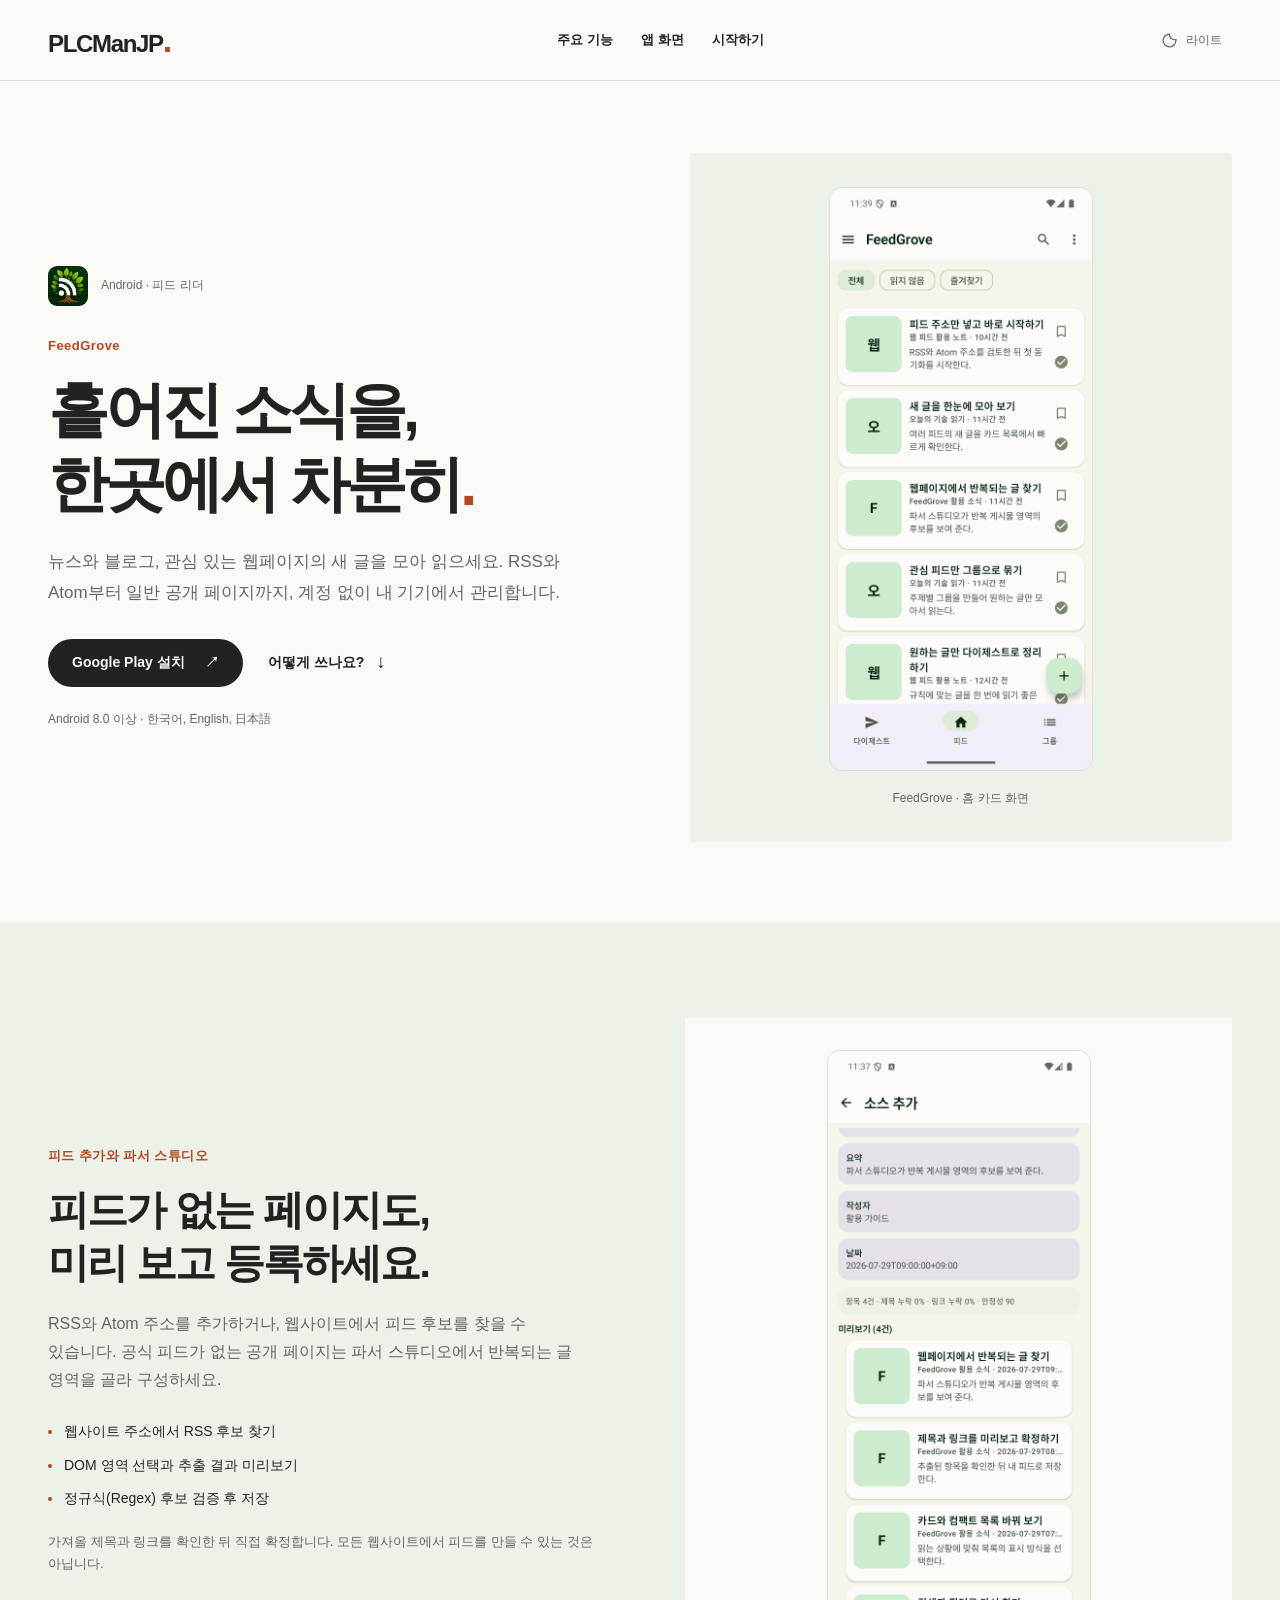
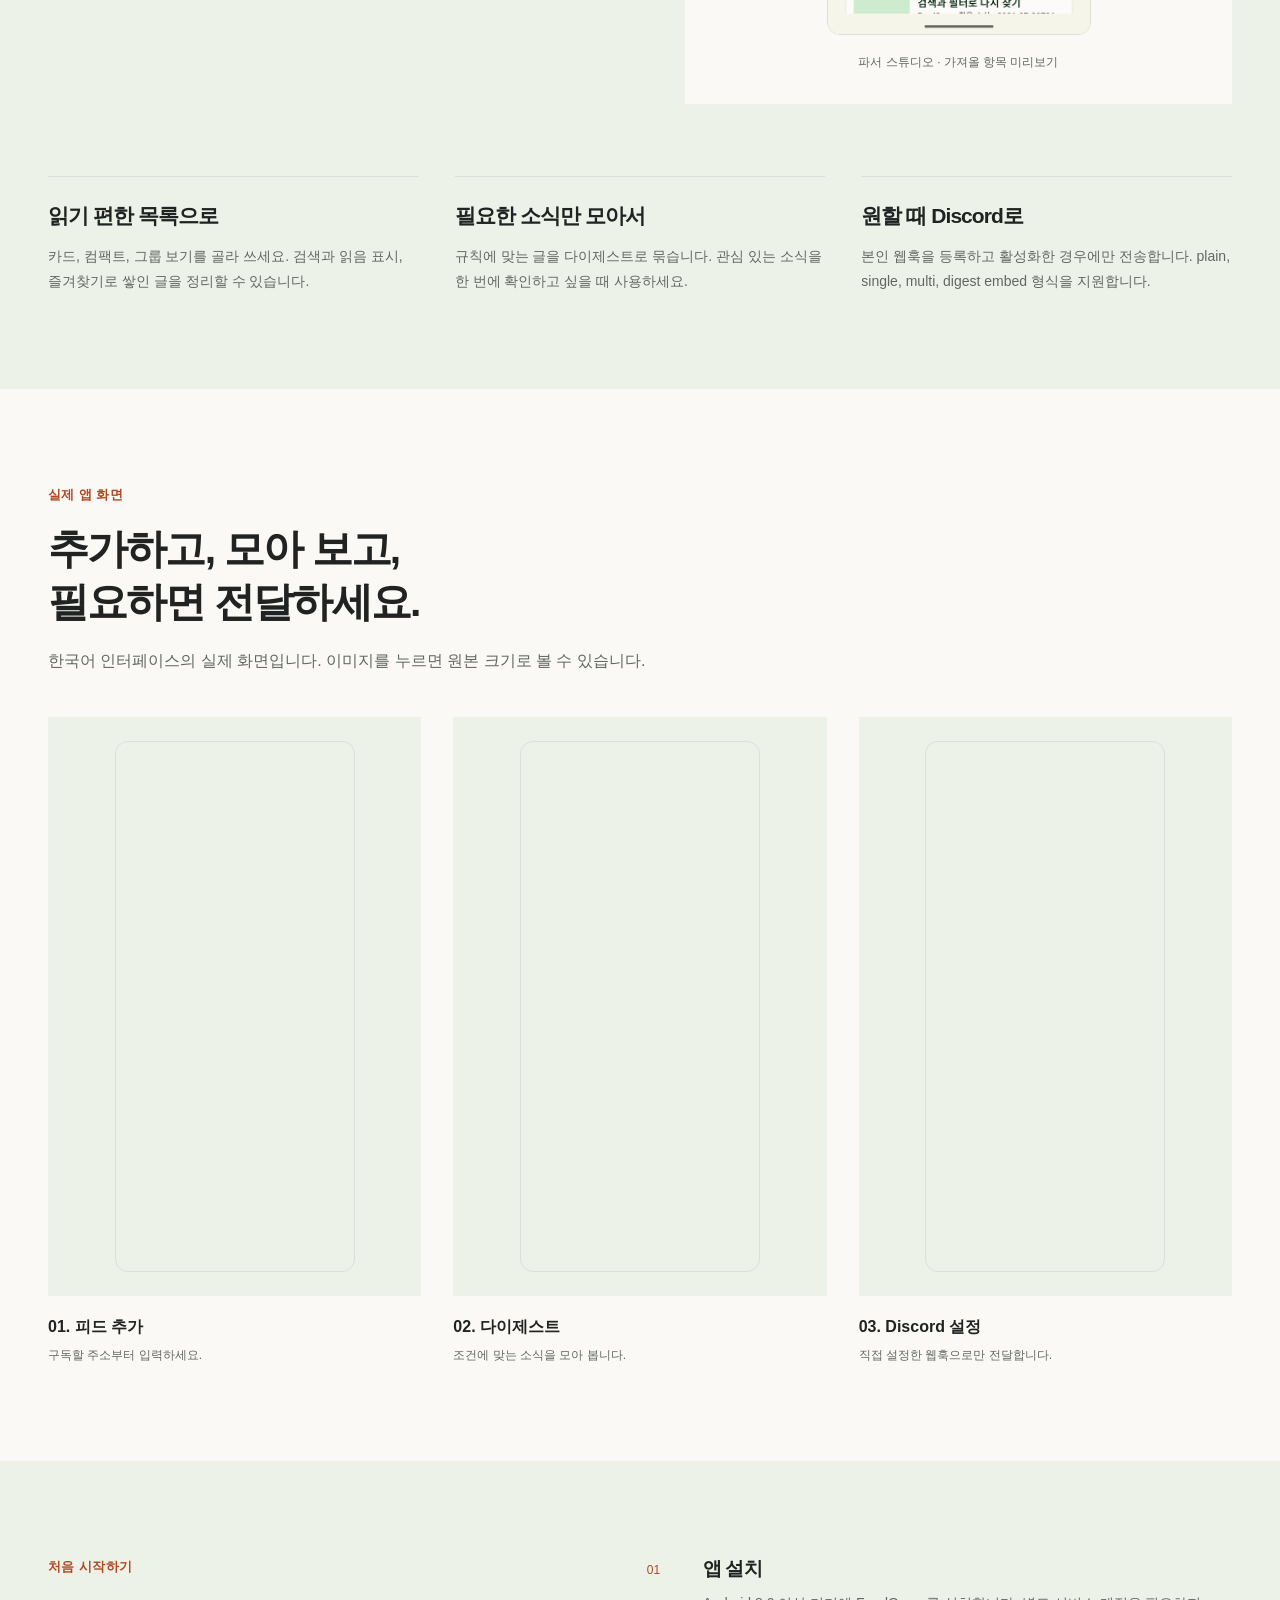
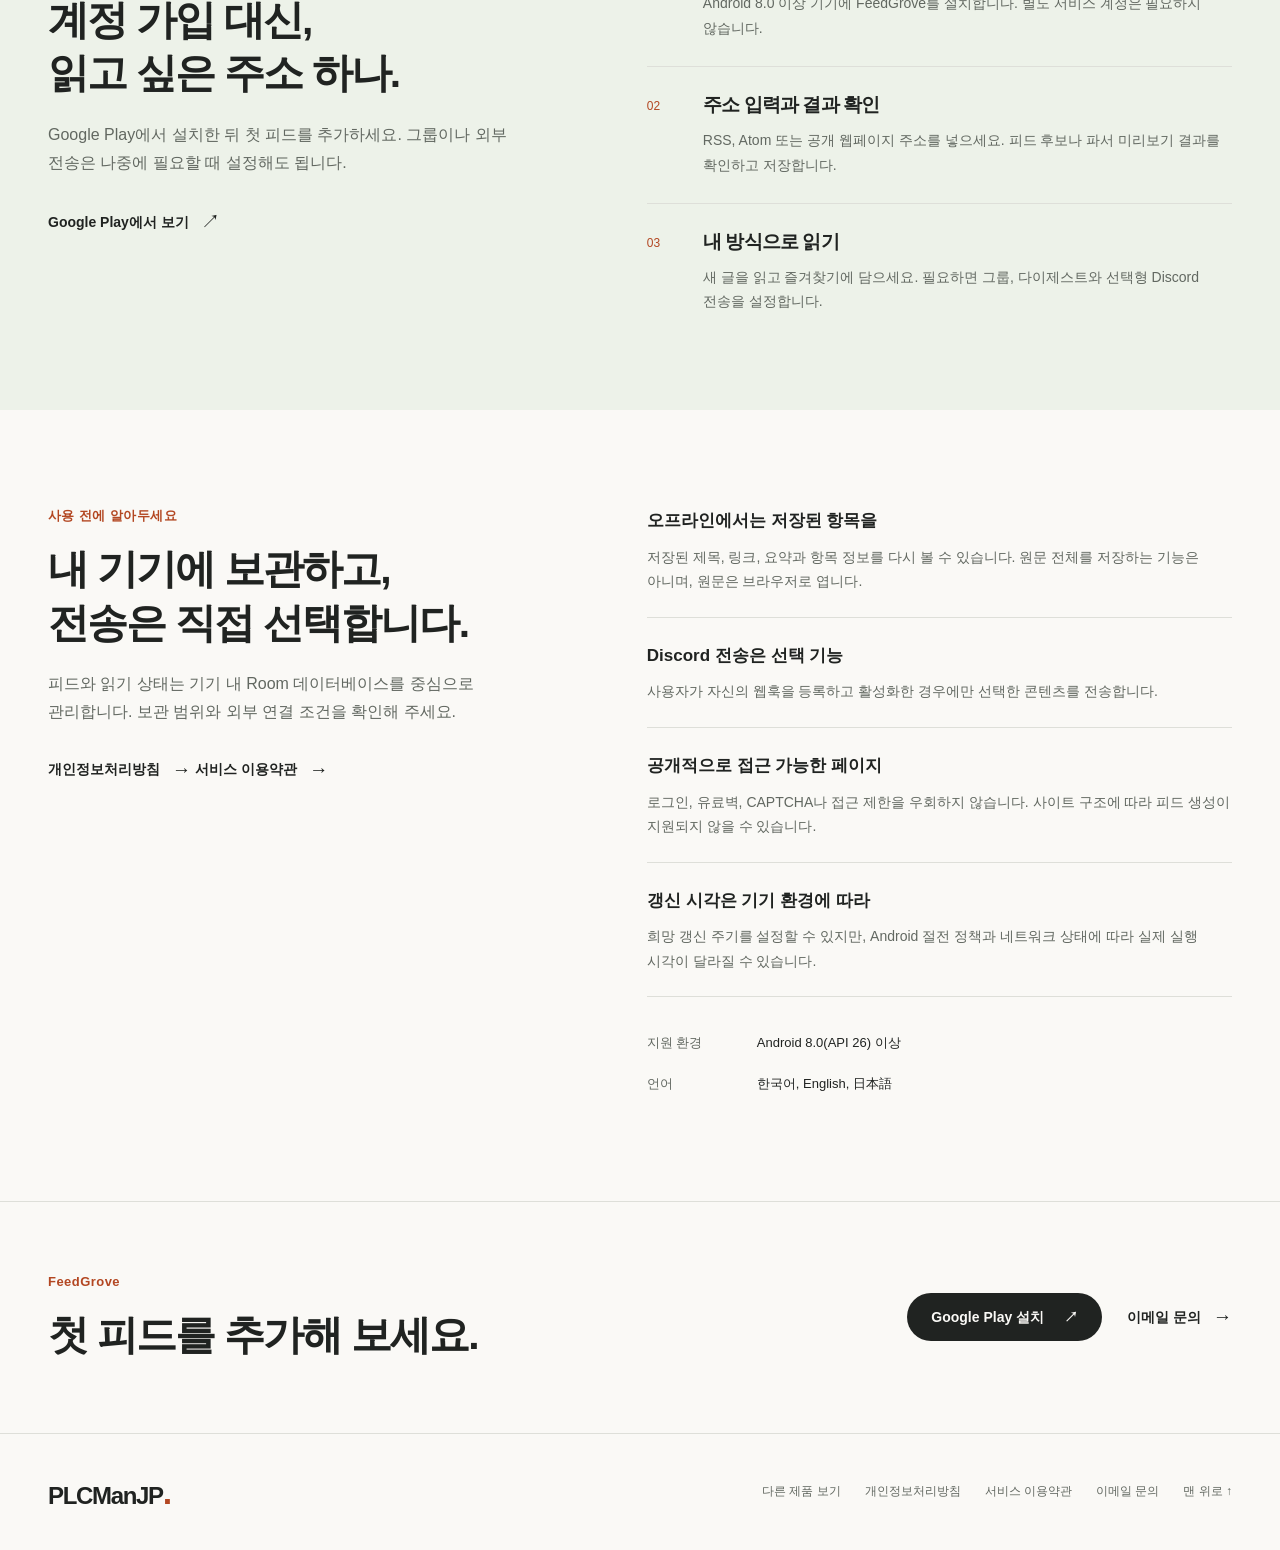
==== commit 3187f744: "work: 시행일 없는 서비스 이용약관 페이지를 공개한다" ====
--- a/index.html
+++ b/index.html
@@ -142,6 +142,7 @@
           <h2 id="privacy-title">내 기기에 보관하고,<br>전송은 직접 선택합니다.</h2>
           <p>피드와 읽기 상태는 기기 내 Room 데이터베이스를 중심으로 관리합니다. 보관 범위와 외부 연결 조건을 확인해 주세요.</p>
           <a class="text-link" href="https://plcmanjp.github.io/feedgrove/privacy/">개인정보처리방침 <span aria-hidden="true">→</span></a>
+          <a class="text-link" href="https://plcmanjp.github.io/feedgrove/terms/">서비스 이용약관 <span aria-hidden="true">→</span></a>
         </div>
         <div class="trust-list">
           <div><strong>오프라인에서는 저장된 항목을</strong><p>저장된 제목, 링크, 요약과 항목 정보를 다시 볼 수 있습니다. 원문 전체를 저장하는 기능은 아니며, 원문은 브라우저로 엽니다.</p></div>
@@ -173,6 +174,7 @@
       <nav class="footer-links" aria-label="제품과 정책 링크">
         <a href="https://plcmanjp.github.io/">다른 제품 보기</a>
         <a href="https://plcmanjp.github.io/feedgrove/privacy/">개인정보처리방침</a>
+        <a href="https://plcmanjp.github.io/feedgrove/terms/">서비스 이용약관</a>
         <a href="mailto:chechapbg@gmail.com">이메일 문의</a>
         <a href="#content">맨 위로 ↑</a>
       </nav>
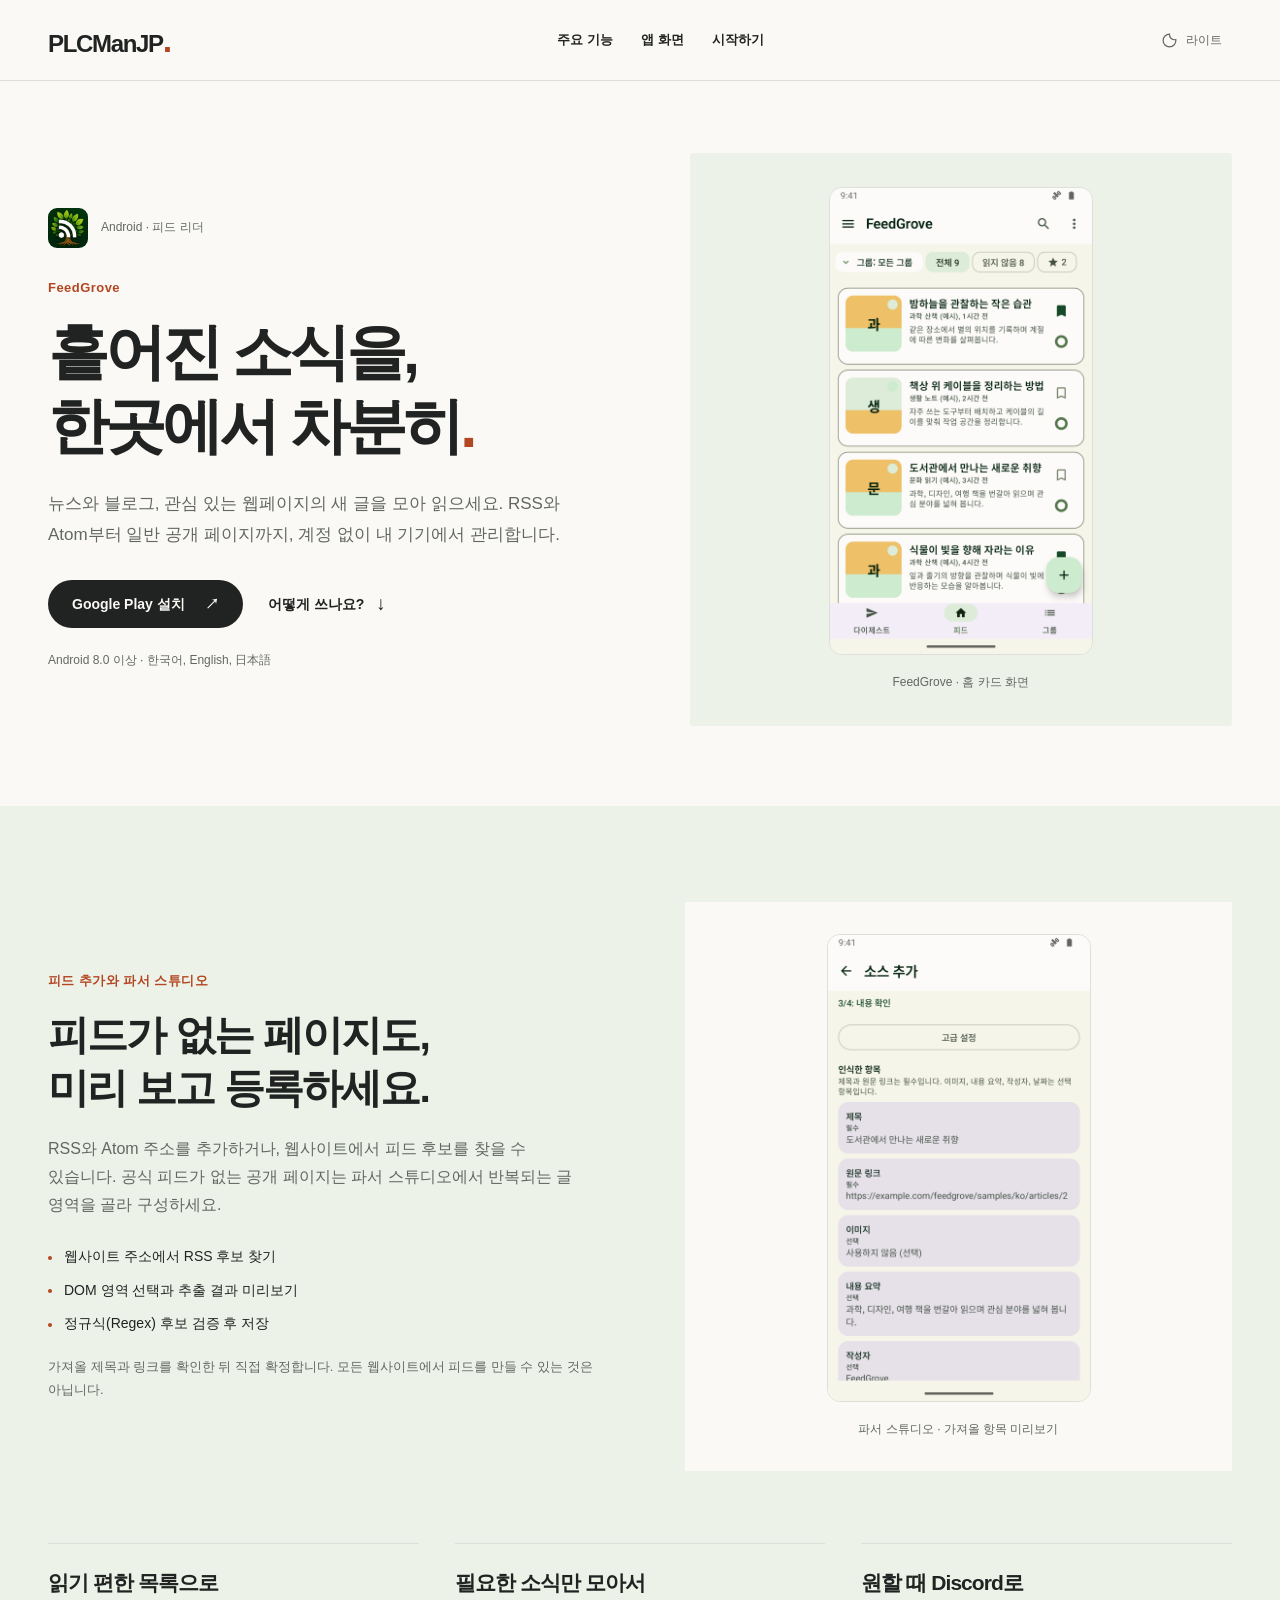
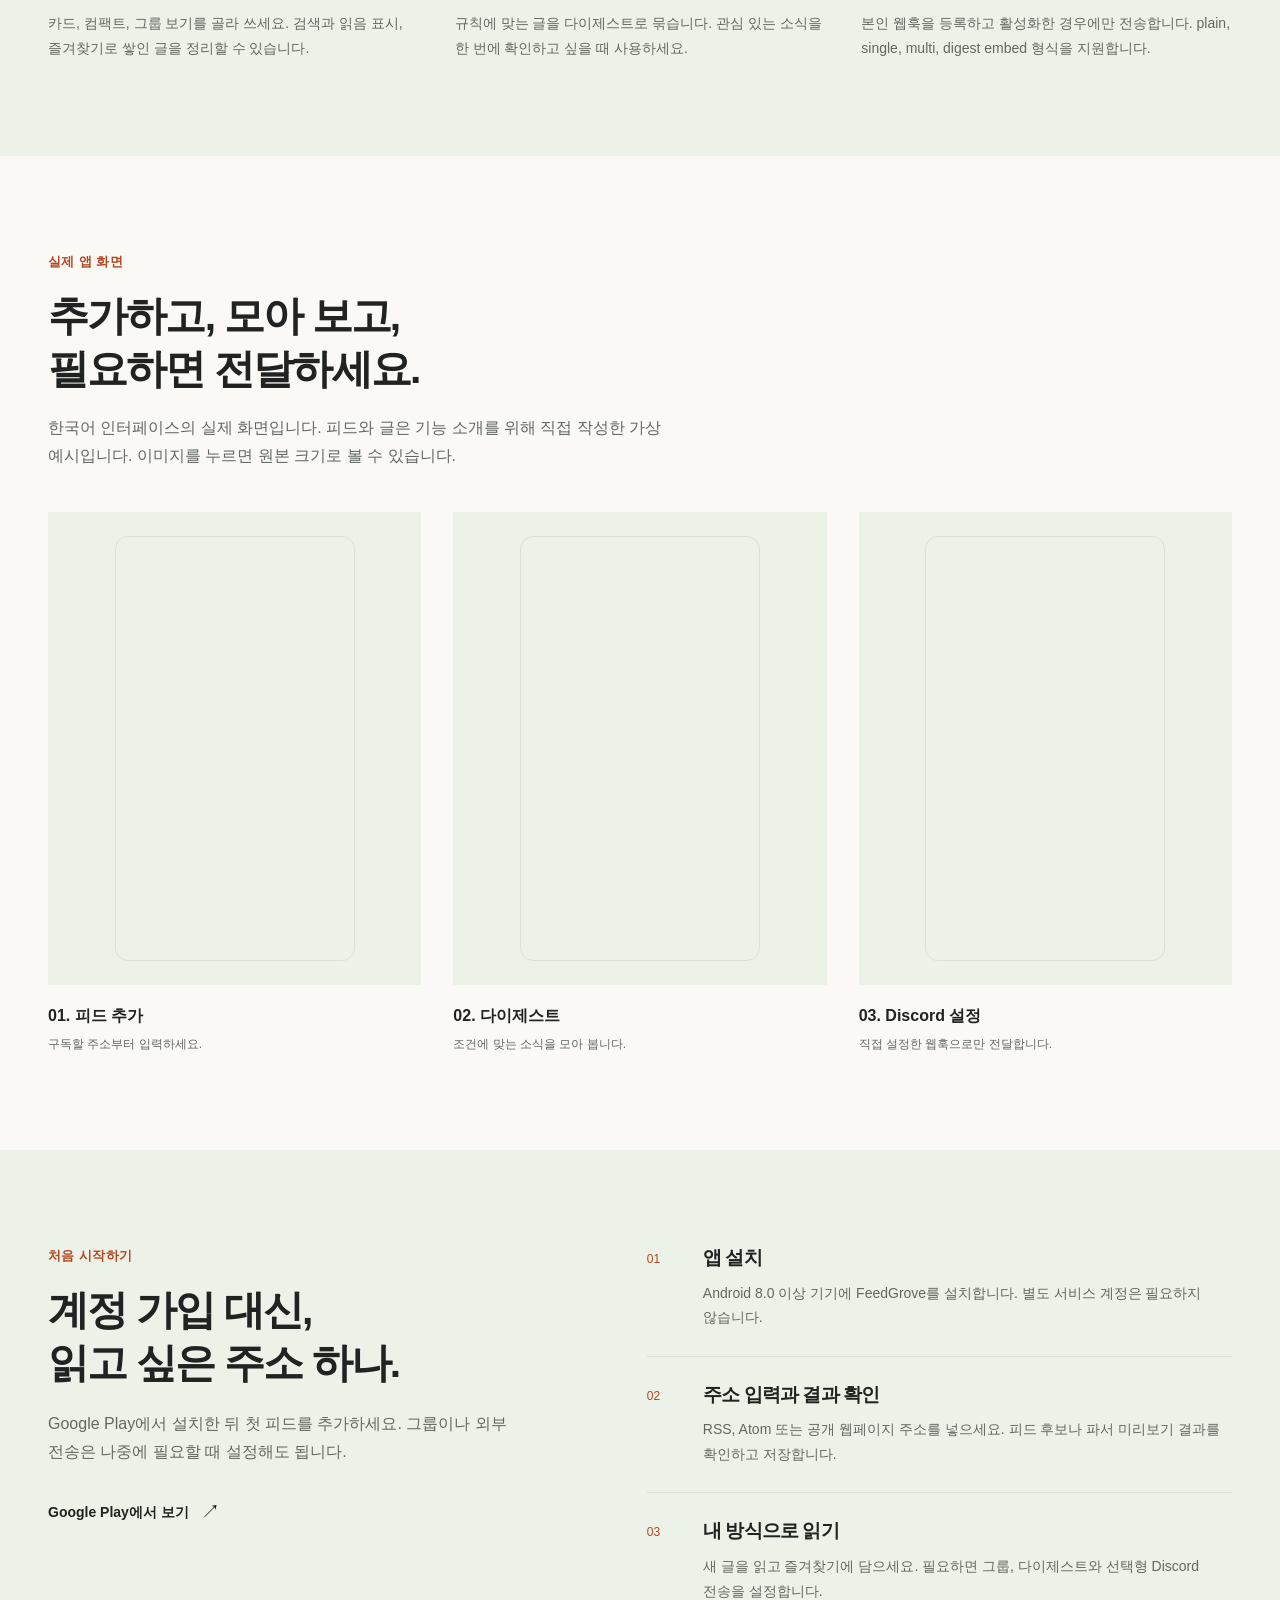
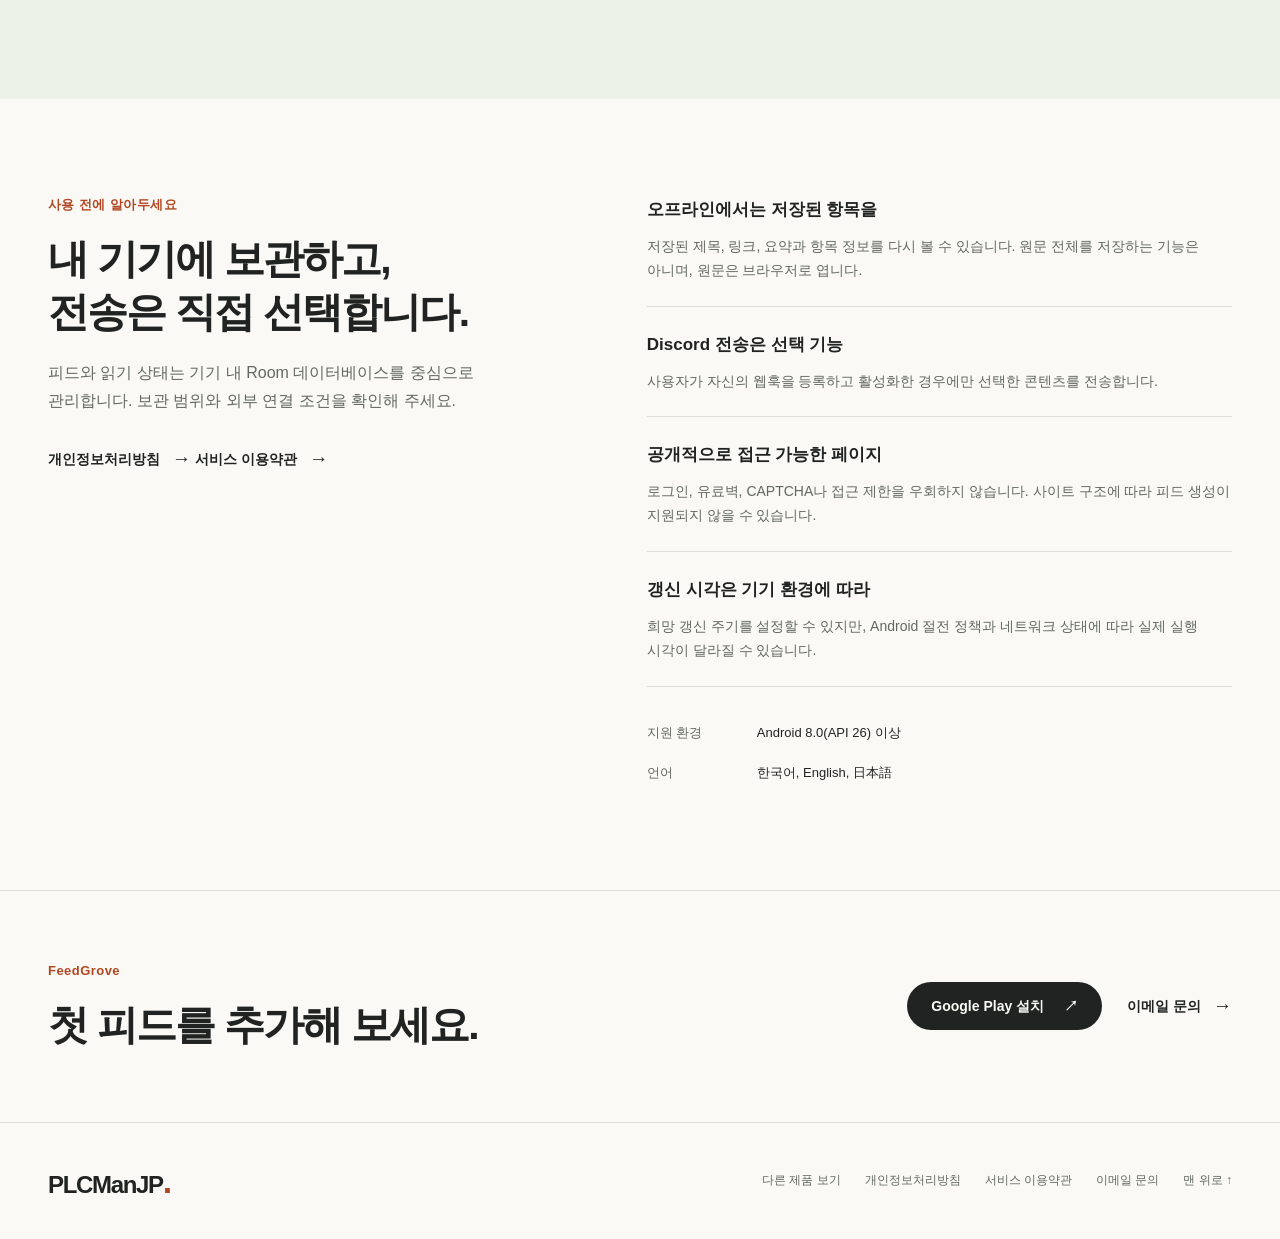
==== commit 32bc7aa8: "work: 최신 실제 예시 화면과 기능 소개 이미지를 준비한다" ====
--- a/index.html
+++ b/index.html
@@ -57,7 +57,7 @@
         <p class="hero-note">Android 8.0 이상 · 한국어, English, 日本語</p>
       </div>
       <figure class="hero-visual">
-        <a href="./assets/screen-home-card.png" aria-label="FeedGrove 홈 카드 화면 원본 보기"><img class="phone-screen" src="./assets/screen-home-card.png" width="1080" height="2400" fetchpriority="high" decoding="async" alt="FeedGrove 실제 홈 화면: 새 글 카드, 읽음 표시와 즐겨찾기"></a>
+        <a href="./assets/screen-home-card.png" aria-label="FeedGrove 홈 카드 화면 원본 보기"><img class="phone-screen" src="./assets/screen-home-card.png" width="1080" height="1920" fetchpriority="high" decoding="async" alt="자체 작성 예시 글의 제목과 요약, 읽음 표시와 즐겨찾기를 보여 주는 FeedGrove 실제 카드 화면"></a>
         <figcaption>FeedGrove · 홈 카드 화면</figcaption>
       </figure>
     </section>
@@ -77,7 +77,7 @@
             <p class="scope-note">가져올 제목과 링크를 확인한 뒤 직접 확정합니다. 모든 웹사이트에서 피드를 만들 수 있는 것은 아닙니다.</p>
           </div>
           <figure class="feature-visual">
-            <a href="./assets/screen-parser-studio.png" aria-label="파서 스튜디오 항목 미리보기 화면 원본 보기"><img class="phone-screen" src="./assets/screen-parser-studio.png" width="1080" height="2400" loading="lazy" decoding="async" alt="공개 웹페이지에서 추출한 제목, 요약과 글 목록을 확인하는 항목 미리보기 화면"></a>
+            <a href="./assets/screen-parser-studio.png" aria-label="파서 스튜디오 항목 미리보기 화면 원본 보기"><img class="phone-screen" src="./assets/screen-parser-studio.png" width="1080" height="1920" loading="lazy" decoding="async" alt="가상 웹페이지에서 인식한 예시 제목, 원문 링크와 요약을 확인하는 실제 파서 화면"></a>
             <figcaption>파서 스튜디오 · 가져올 항목 미리보기</figcaption>
           </figure>
         </div>
@@ -101,19 +101,19 @@
     <section class="section shell" id="screens" aria-labelledby="screens-title">
       <div class="section-heading">
         <div><p class="eyebrow">실제 앱 화면</p><h2 id="screens-title">추가하고, 모아 보고,<br>필요하면 전달하세요.</h2></div>
-        <p>한국어 인터페이스의 실제 화면입니다. 이미지를 누르면 원본 크기로 볼 수 있습니다.</p>
+        <p>한국어 인터페이스의 실제 화면입니다. 피드와 글은 기능 소개를 위해 직접 작성한 가상 예시입니다. 이미지를 누르면 원본 크기로 볼 수 있습니다.</p>
       </div>
       <div class="screen-grid">
         <figure>
-          <a href="./assets/screen-add-feed.png" aria-label="피드 추가 화면 원본 보기"><img class="phone-screen" src="./assets/screen-add-feed.png" width="1080" height="2400" loading="lazy" decoding="async" alt="RSS 또는 웹사이트 주소를 입력하는 FeedGrove 소스 추가 화면"></a>
+          <a href="./assets/screen-add-feed.png" aria-label="피드 추가 화면 원본 보기"><img class="phone-screen" src="./assets/screen-add-feed.png" width="1080" height="1920" loading="lazy" decoding="async" alt="RSS 또는 웹사이트 주소를 입력하는 FeedGrove 소스 추가 화면"></a>
           <figcaption><strong>01. 피드 추가</strong><span>구독할 주소부터 입력하세요.</span></figcaption>
         </figure>
         <figure>
-          <a href="./assets/screen-digest.png" aria-label="다이제스트 화면 원본 보기"><img class="phone-screen" src="./assets/screen-digest.png" width="1080" height="2400" loading="lazy" decoding="async" alt="규칙에 맞는 글을 목록으로 묶어 보여주는 FeedGrove 다이제스트 화면"></a>
+          <a href="./assets/screen-digest.png" aria-label="다이제스트 화면 원본 보기"><img class="phone-screen" src="./assets/screen-digest.png" width="1080" height="1920" loading="lazy" decoding="async" alt="규칙에 맞는 글을 목록으로 묶어 보여주는 FeedGrove 다이제스트 화면"></a>
           <figcaption><strong>02. 다이제스트</strong><span>조건에 맞는 소식을 모아 봅니다.</span></figcaption>
         </figure>
         <figure>
-          <a href="./assets/screen-discord-setup.png" aria-label="Discord 설정 화면 원본 보기"><img class="phone-screen" src="./assets/screen-discord-setup.png" width="1080" height="2400" loading="lazy" decoding="async" alt="Discord 전송 형식과 미리보기를 확인한 뒤 설정을 저장하는 FeedGrove 화면"></a>
+          <a href="./assets/screen-discord-setup.png" aria-label="Discord 설정 화면 원본 보기"><img class="phone-screen" src="./assets/screen-discord-setup.png" width="1080" height="1920" loading="lazy" decoding="async" alt="Discord 전달 설정에서 보낼 예시 피드를 선택하는 실제 FeedGrove 화면"></a>
           <figcaption><strong>03. Discord 설정</strong><span>직접 설정한 웹훅으로만 전달합니다.</span></figcaption>
         </figure>
       </div>
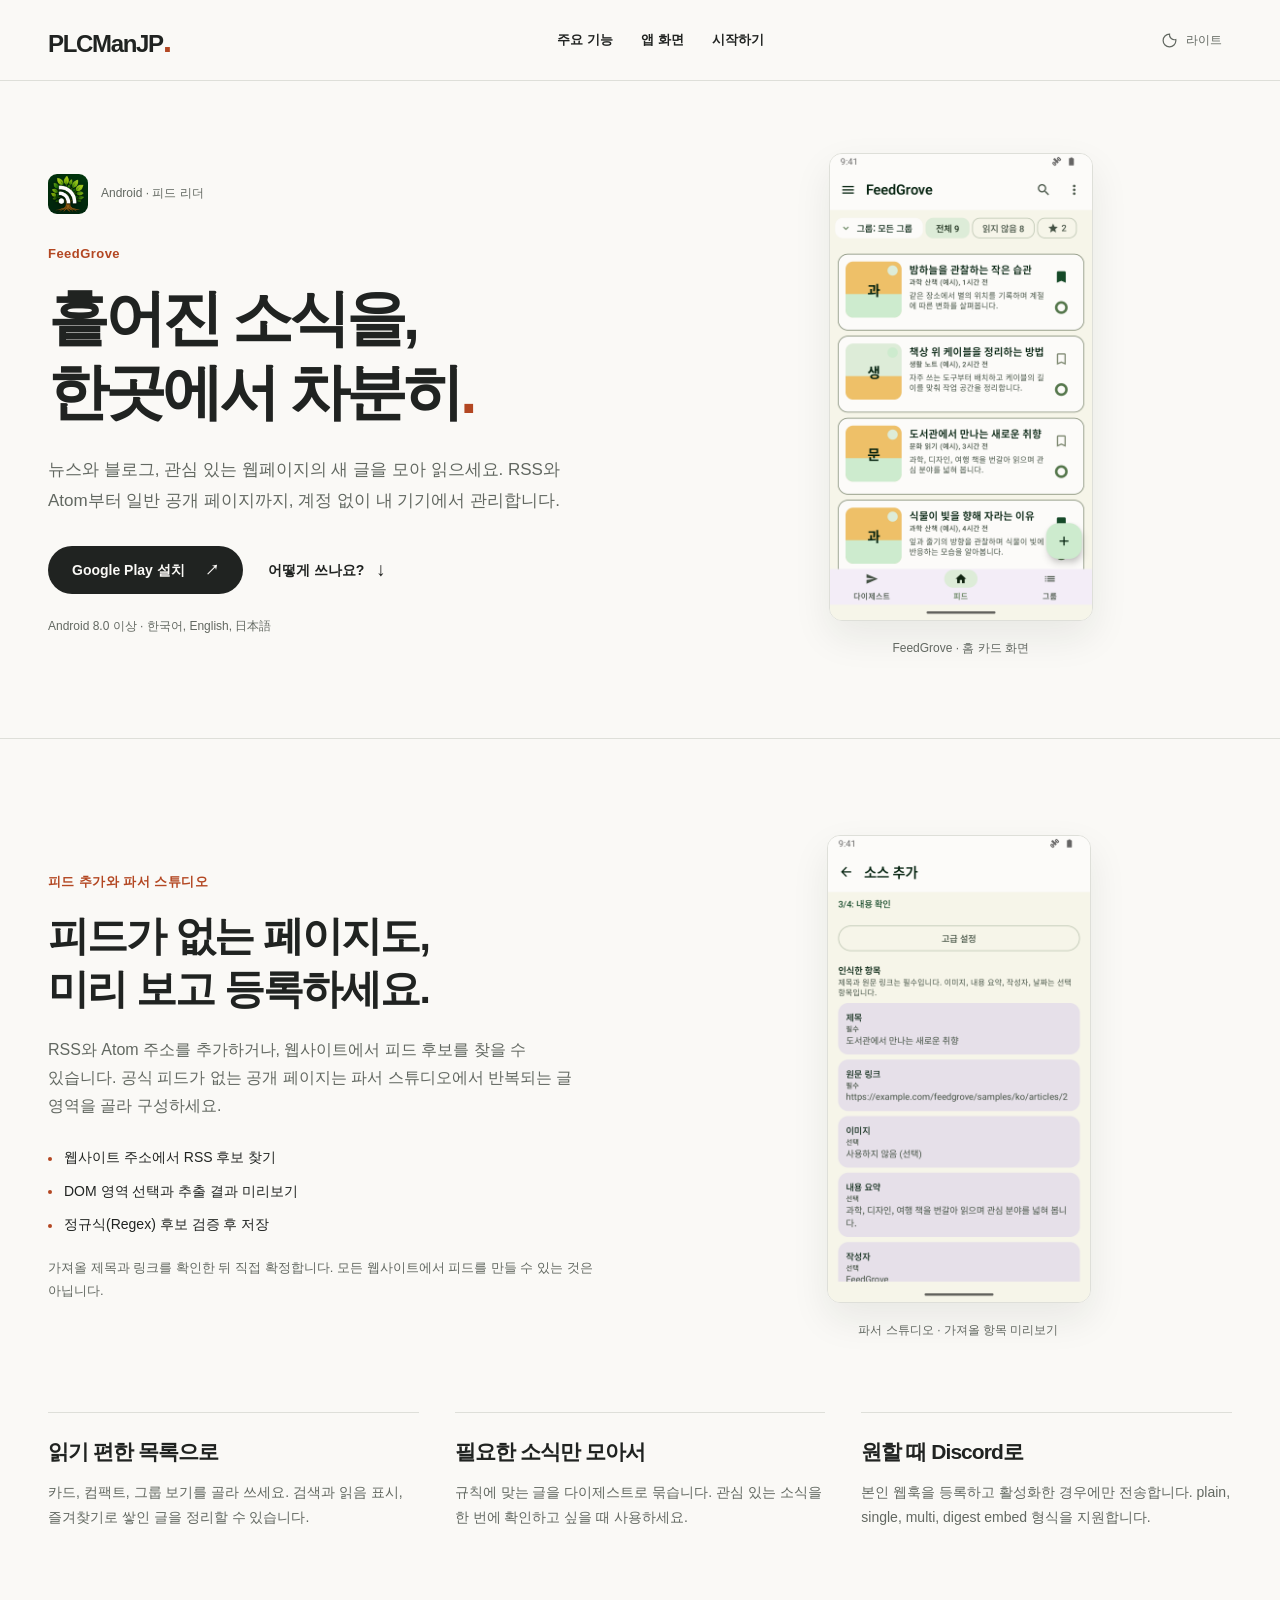
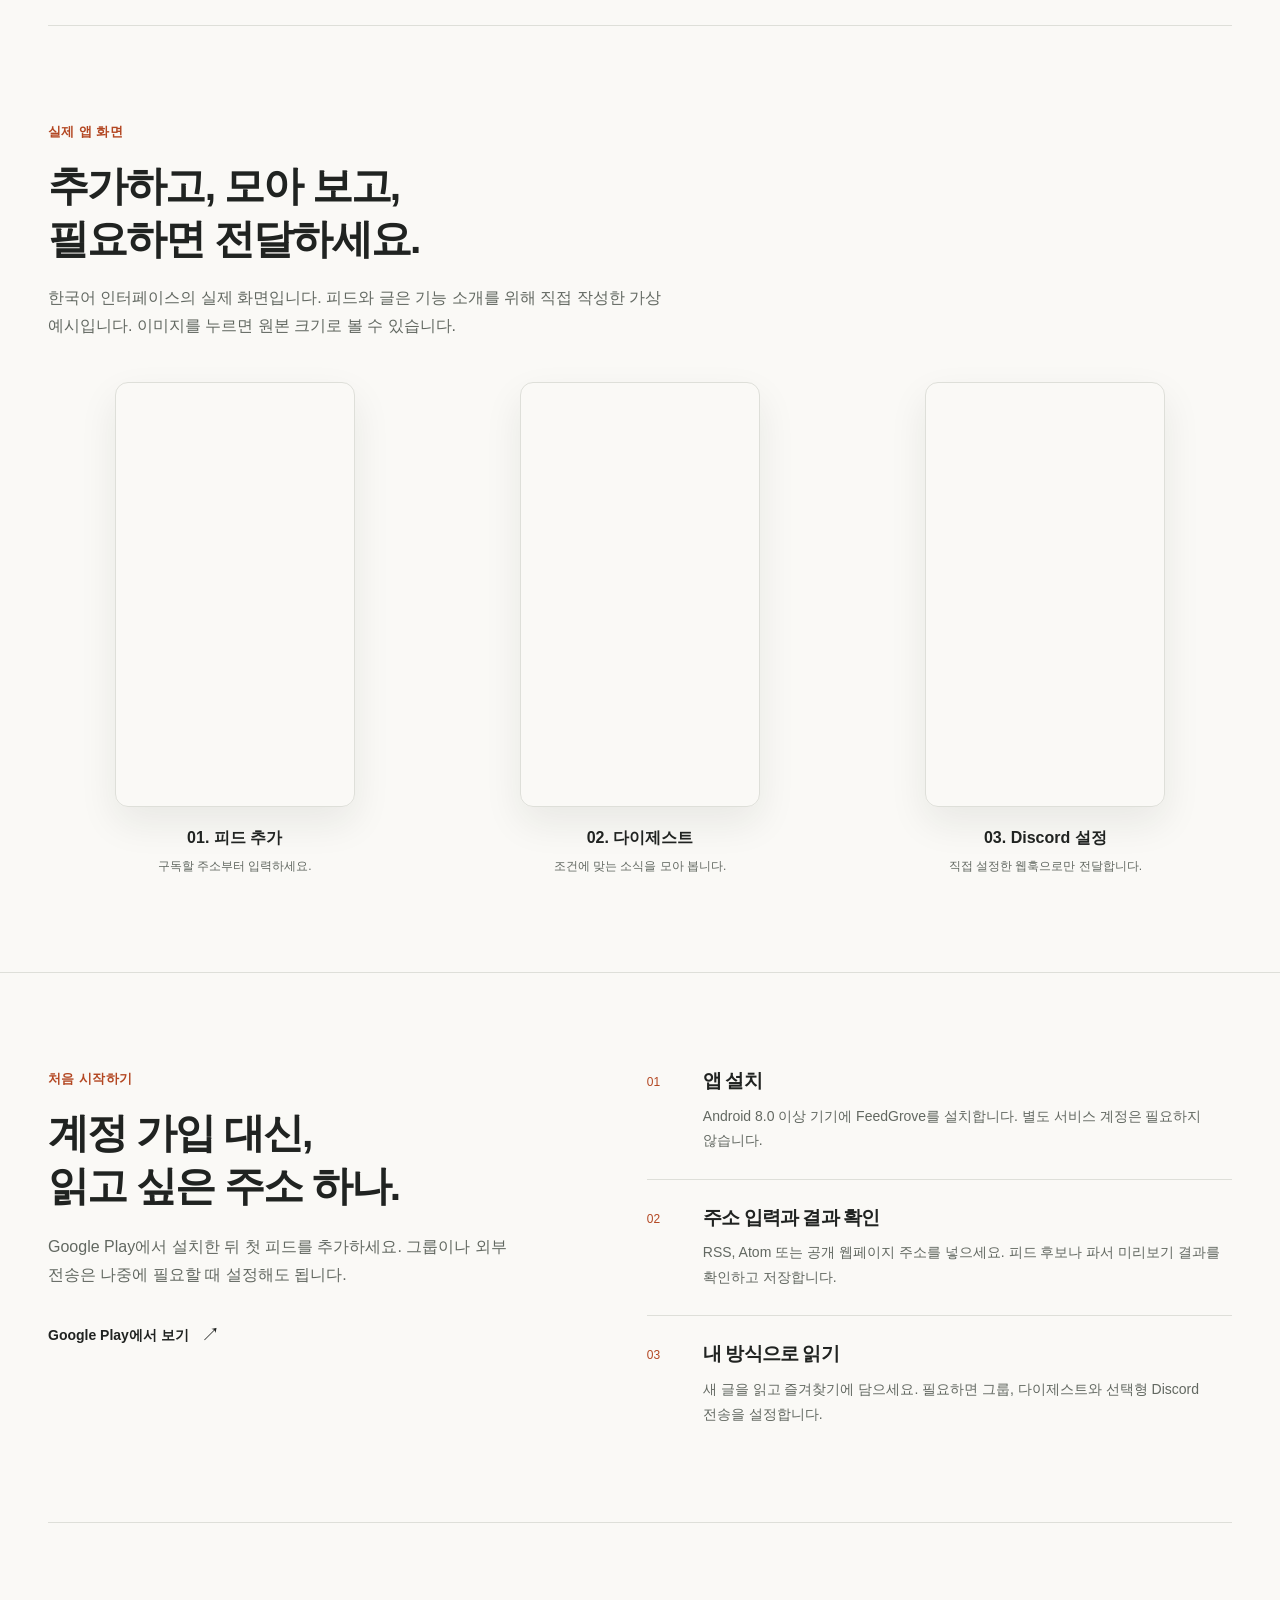
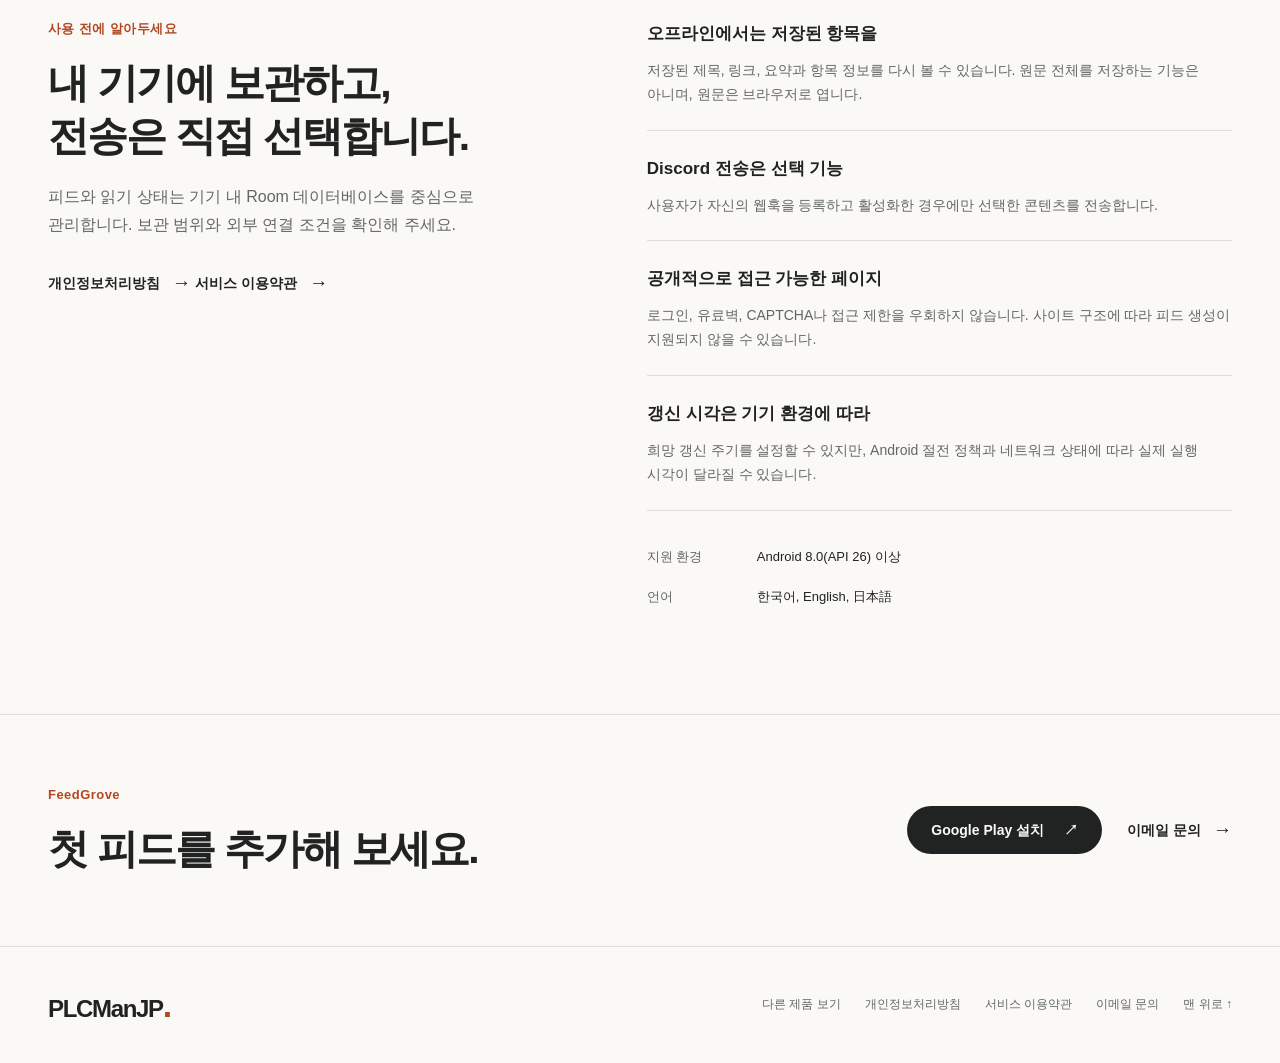
==== commit 9adce56d: "work: 랜딩 페이지 배경 통일, 호버 확대 및 클릭 라이트박스 적용" ====
--- a/index.html
+++ b/index.html
@@ -22,7 +22,7 @@
 <link rel="canonical" href="https://plcmanjp.github.io/feedgrove/">
 <link rel="icon" href="./assets/app-icon.png" type="image/png">
 <link rel="apple-touch-icon" href="./assets/app-icon.png">
-<link rel="stylesheet" href="./assets/product.css?v=20261024">
+<link rel="stylesheet" href="./assets/product.css?v=90db7c5ad937">
 <link rel="stylesheet" href="./assets/styles.css?v=20261024">
 <script src="./assets/theme-init.js"></script>
 </head>
@@ -57,7 +57,7 @@
         <p class="hero-note">Android 8.0 이상 · 한국어, English, 日本語</p>
       </div>
       <figure class="hero-visual">
-        <a href="./assets/screen-home-card.png" aria-label="FeedGrove 홈 카드 화면 원본 보기"><img class="phone-screen" src="./assets/screen-home-card.png" width="1080" height="1920" fetchpriority="high" decoding="async" alt="자체 작성 예시 글의 제목과 요약, 읽음 표시와 즐겨찾기를 보여 주는 FeedGrove 실제 카드 화면"></a>
+        <button type="button" class="visual-trigger" data-zoom-src="./assets/screen-home-card.png" data-zoom-caption="FeedGrove 홈 카드 화면" aria-label="FeedGrove 홈 카드 화면 크게 보기"><img class="phone-screen" src="./assets/screen-home-card.png" width="1080" height="1920" fetchpriority="high" decoding="async" alt="자체 작성 예시 글의 제목과 요약, 읽음 표시와 즐겨찾기를 보여 주는 FeedGrove 실제 카드 화면"></button>
         <figcaption>FeedGrove · 홈 카드 화면</figcaption>
       </figure>
     </section>
@@ -77,7 +77,7 @@
             <p class="scope-note">가져올 제목과 링크를 확인한 뒤 직접 확정합니다. 모든 웹사이트에서 피드를 만들 수 있는 것은 아닙니다.</p>
           </div>
           <figure class="feature-visual">
-            <a href="./assets/screen-parser-studio.png" aria-label="파서 스튜디오 항목 미리보기 화면 원본 보기"><img class="phone-screen" src="./assets/screen-parser-studio.png" width="1080" height="1920" loading="lazy" decoding="async" alt="가상 웹페이지에서 인식한 예시 제목, 원문 링크와 요약을 확인하는 실제 파서 화면"></a>
+            <button type="button" class="visual-trigger" data-zoom-src="./assets/screen-parser-studio.png" data-zoom-caption="파서 스튜디오 항목 미리보기" aria-label="파서 스튜디오 항목 미리보기 화면 크게 보기"><img class="phone-screen" src="./assets/screen-parser-studio.png" width="1080" height="1920" loading="lazy" decoding="async" alt="가상 웹페이지에서 인식한 예시 제목, 원문 링크와 요약을 확인하는 실제 파서 화면"></button>
             <figcaption>파서 스튜디오 · 가져올 항목 미리보기</figcaption>
           </figure>
         </div>
@@ -105,15 +105,15 @@
       </div>
       <div class="screen-grid">
         <figure>
-          <a href="./assets/screen-add-feed.png" aria-label="피드 추가 화면 원본 보기"><img class="phone-screen" src="./assets/screen-add-feed.png" width="1080" height="1920" loading="lazy" decoding="async" alt="RSS 또는 웹사이트 주소를 입력하는 FeedGrove 소스 추가 화면"></a>
+          <button type="button" class="visual-trigger" data-zoom-src="./assets/screen-add-feed.png" data-zoom-caption="01. 피드 추가" aria-label="피드 추가 화면 크게 보기"><img class="phone-screen" src="./assets/screen-add-feed.png" width="1080" height="1920" loading="lazy" decoding="async" alt="RSS 또는 웹사이트 주소를 입력하는 FeedGrove 소스 추가 화면"></button>
           <figcaption><strong>01. 피드 추가</strong><span>구독할 주소부터 입력하세요.</span></figcaption>
         </figure>
         <figure>
-          <a href="./assets/screen-digest.png" aria-label="다이제스트 화면 원본 보기"><img class="phone-screen" src="./assets/screen-digest.png" width="1080" height="1920" loading="lazy" decoding="async" alt="규칙에 맞는 글을 목록으로 묶어 보여주는 FeedGrove 다이제스트 화면"></a>
+          <button type="button" class="visual-trigger" data-zoom-src="./assets/screen-digest.png" data-zoom-caption="02. 다이제스트" aria-label="다이제스트 화면 크게 보기"><img class="phone-screen" src="./assets/screen-digest.png" width="1080" height="1920" loading="lazy" decoding="async" alt="규칙에 맞는 글을 목록으로 묶어 보여주는 FeedGrove 다이제스트 화면"></button>
           <figcaption><strong>02. 다이제스트</strong><span>조건에 맞는 소식을 모아 봅니다.</span></figcaption>
         </figure>
         <figure>
-          <a href="./assets/screen-discord-setup.png" aria-label="Discord 설정 화면 원본 보기"><img class="phone-screen" src="./assets/screen-discord-setup.png" width="1080" height="1920" loading="lazy" decoding="async" alt="Discord 전달 설정에서 보낼 예시 피드를 선택하는 실제 FeedGrove 화면"></a>
+          <button type="button" class="visual-trigger" data-zoom-src="./assets/screen-discord-setup.png" data-zoom-caption="03. Discord 설정" aria-label="Discord 설정 화면 크게 보기"><img class="phone-screen" src="./assets/screen-discord-setup.png" width="1080" height="1920" loading="lazy" decoding="async" alt="Discord 전달 설정에서 보낼 예시 피드를 선택하는 실제 FeedGrove 화면"></button>
           <figcaption><strong>03. Discord 설정</strong><span>직접 설정한 웹훅으로만 전달합니다.</span></figcaption>
         </figure>
       </div>
@@ -209,7 +209,17 @@
     ]
   }
   </script>
+  <dialog class="image-lightbox" id="imageLightbox" aria-labelledby="lightboxCaption">
+    <div class="lightbox-bar">
+      <p class="lightbox-caption" id="lightboxCaption"></p>
+      <button class="lightbox-close" id="lightboxClose" type="button">닫기</button>
+    </div>
+    <div class="lightbox-stage">
+      <img class="lightbox-image" id="lightboxImage" alt="">
+    </div>
+  </dialog>
   <script src="./assets/theme.js"></script>
+  <script src="./assets/product-zoom.js?v=75efeb4dfb38"></script>
 </body>
 </html>
 
--- a/assets/product.css
+++ b/assets/product.css
@@ -1,4 +1,6 @@
-/* PLCManJP product pages — the product, its real screen, and the next step. */
+/* 제품 상세 페이지 공용 셸: 부모(수퍼바이저) 소유 master.
+   브랜드 색과 제품 전용 규칙만 각 <slug>/assets/styles.css 에 둔다.
+   운영 규칙: .agents/tools/dev-landing/README.md */
 :root {
   color-scheme: light;
   --paper: #faf9f6;
@@ -37,7 +39,8 @@
 ::selection { background: #efd1b8; color: #202321; }
 .shell { width: min(1200px, calc(100% - 96px)); margin-inline: auto; }
 .section { padding-block: 96px; }
-.soft-section { background: var(--soft); }
+.soft-section { background: transparent; }
+.hero + .section, .section + .section { border-top: 1px solid var(--line); }
 .eyebrow { margin-bottom: 18px; color: var(--accent); font-size: 13px; line-height: 1.5; font-weight: 700; letter-spacing: .035em; }
 .accent { color: var(--accent); }
 .section-heading { max-width: 760px; margin-bottom: 42px; }
@@ -70,8 +73,19 @@
 .hero-lead { max-width: 530px; margin-top: 25px; color: var(--muted); font-size: 17px; line-height: 1.85; }
 .hero .actions { margin-top: 30px; }
 .hero-note { margin-top: 22px; color: var(--muted); font-size: 12px; }
-.hero-visual { min-width: 0; padding: 34px; background: var(--soft); border-radius: 3px; }
+.hero-visual { min-width: 0; }
 .hero-visual > a, .feature-visual > a { display: block; }
+.visual-trigger { display: block; width: fit-content; max-width: 100%; margin-inline: auto; padding: 0; border: 0; background: transparent; color: inherit; cursor: zoom-in; border-radius: 13px; }
+.visual-trigger > img { border: 1px solid var(--line); border-radius: 13px; box-shadow: 0 16px 38px #17251b14; transition: transform .22s ease, box-shadow .22s ease; }
+:root[data-theme="dark"] .visual-trigger > img { box-shadow: 0 18px 42px #0006; }
+.visual-trigger > img:not(.phone-screen) { border-radius: 10px; box-shadow: 0 20px 46px #0003; }
+:root[data-theme="dark"] .visual-trigger > img:not(.phone-screen) { box-shadow: 0 20px 48px #0007; }
+@media (hover: hover) and (pointer: fine) {
+  .visual-trigger:hover > img,
+  .visual-trigger:focus-visible > img { transform: scale(1.03); box-shadow: 0 22px 48px #17251b22; }
+  :root[data-theme="dark"] .visual-trigger:hover > img,
+  :root[data-theme="dark"] .visual-trigger:focus-visible > img { box-shadow: 0 24px 54px #0009; }
+}
 .hero-visual .phone-screen { width: min(100%, 264px); margin-inline: auto; }
 .phone-screen { width: min(100%, 264px); border: 1px solid var(--line); border-radius: 13px; }
 figcaption { margin-top: 18px; color: var(--muted); font-size: 12px; line-height: 1.6; }
@@ -82,7 +96,7 @@
 .hero-wide .hero-copy { max-width: 800px; margin-inline: auto; text-align: center; }
 .hero-wide .product-identity, .hero-wide .actions { justify-content: center; }
 .hero-wide .hero-lead { max-width: 640px; margin-inline: auto; }
-.hero-wide .hero-visual { margin-top: 50px; padding: 30px; }
+.hero-wide .hero-visual { margin-top: 50px; }
 .hero-wide .hero-visual img { width: 100%; }
 .facts-strip { border-top: 1px solid var(--line); border-bottom: 1px solid var(--line); }
 .facts-list { display: grid; grid-template-columns: repeat(4, minmax(0, 1fr)); gap: 25px; padding-block: 26px; padding-inline: 0; list-style: none; }
@@ -97,8 +111,7 @@
 .bullet-list { margin-top: 25px; padding: 0; list-style: none; }
 .bullet-list li { position: relative; padding-left: 16px; margin-top: 9px; font-size: 14px; }
 .bullet-list li::before { position: absolute; left: 0; top: .8em; width: 4px; height: 4px; background: var(--accent); border-radius: 50%; content: ""; }
-.feature-visual { padding: 32px; background: var(--soft); min-width: 0; }
-.soft-section .feature-visual { background: var(--paper); }
+.feature-visual { min-width: 0; }
 .feature-visual .phone-screen { margin-inline: auto; }
 .feature-visual img:not(.phone-screen) { width: 100%; }
 .feature-row + .detail-grid { margin-top: 72px; }
@@ -110,12 +123,24 @@
 .detail-grid .eyebrow { color: var(--accent); font-size: 12px; }
 .screen-grid { display: grid; grid-template-columns: repeat(3, minmax(0, 1fr)); gap: 32px; }
 .screen-grid figure { min-width: 0; }
-.screen-grid figure > a, .screen-grid figure > div { display: block; background: var(--soft); padding: 24px; }
+.screen-grid figure > .visual-trigger, .screen-grid figure > a, .screen-grid figure > div { display: block; background: transparent; padding: 0; }
 .screen-grid img { width: 100%; }
 .screen-grid .phone-screen { width: min(100%, 240px); margin-inline: auto; }
+.screen-grid:not(.desktop-screens) figcaption { text-align: center; }
 .desktop-screens { grid-template-columns: repeat(2, minmax(0, 1fr)); gap: 34px 28px; }
-.desktop-screens figure > a, .desktop-screens figure > div { padding: 12px; }
+.desktop-screens figure { display: grid; grid-template-rows: minmax(0, 1fr) auto; }
+.desktop-screens .visual-trigger { align-self: center; }
 .screen-note { margin-top: 22px; color: var(--muted); font-size: 12px; }
+.image-lightbox { width: fit-content; min-width: min(300px, 94vw); max-width: min(94vw, 1180px); max-height: 94vh; margin: auto; padding: 0; border: 1px solid var(--line); border-radius: 16px; background: var(--surface); color: var(--ink); box-shadow: 0 28px 80px #0005; overflow: hidden; }
+.image-lightbox[open] { display: flex; flex-direction: column; }
+.image-lightbox::backdrop { background: rgba(18, 20, 19, .76); }
+.lightbox-bar { display: flex; align-items: center; justify-content: space-between; gap: 16px; padding: 12px 16px 12px 20px; border-bottom: 1px solid var(--line); background: var(--surface); }
+.lightbox-caption { font-size: 13px; font-weight: 600; color: var(--ink); min-width: 0; }
+.lightbox-close { flex-shrink: 0; min-width: 44px; min-height: 44px; padding: 8px 16px; border: 1px solid var(--line); border-radius: 999px; background: transparent; color: var(--ink); font-size: 13px; font-weight: 650; cursor: pointer; }
+.lightbox-close:hover { background: var(--soft); border-color: var(--ink); }
+.lightbox-close:focus-visible { outline-offset: 2px; }
+.lightbox-stage { flex: 1 1 auto; min-height: 0; display: flex; align-items: center; justify-content: center; padding: 20px; background: var(--paper); overflow: auto; }
+.lightbox-image { display: block; width: auto; height: auto; max-width: 100%; max-height: calc(94vh - 114px); border: 1px solid var(--line); border-radius: 10px; object-fit: contain; }
 .workflow-grid, .trust-grid { display: grid; grid-template-columns: 1fr 1.15fr; align-items: start; gap: 90px; }
 .workflow-grid .section-heading { margin: 0; }
 .workflow-grid .text-link, .workflow-grid .actions { margin-top: 24px; }
@@ -153,7 +178,6 @@
   .top-nav { gap: 20px; }
   .hero { gap: 42px; }
   .hero-lead { font-size: 16px; }
-  .hero-visual { padding: 30px; }
   .feature-row, .workflow-grid, .trust-grid { gap: 50px; }
   .final-inner { align-items: start; flex-direction: column; gap: 28px; }
 }
@@ -161,9 +185,7 @@
   .hero { grid-template-columns: 1fr; gap: 42px; padding-top: 56px; padding-bottom: 64px; }
   .hero-copy { max-width: 640px; }
   .hero h1 { font-size: clamp(42px, 7vw, 58px); }
-  .hero-visual { padding: 32px; }
   .hero-visual .phone-screen { width: 240px; }
-  .hero-wide .hero-visual { padding: 18px; }
   .section { padding-block: 72px; }
   .feature-row, .workflow-grid, .trust-grid { grid-template-columns: 1fr; gap: 36px; }
   .feature-row.reverse .feature-copy, .feature-row.reverse .feature-visual { order: initial; }
@@ -172,8 +194,6 @@
   .detail-grid { gap: 25px; }
   .detail-grid h3 { font-size: 19px; }
   .screen-grid { grid-template-columns: repeat(2, minmax(0, 1fr)); gap: 30px 24px; }
-  .screen-grid figure > a, .screen-grid figure > div { padding: 22px; }
-  .desktop-screens figure > a, .desktop-screens figure > div { padding: 10px; }
   .footer-inner { align-items: start; flex-direction: column; gap: 20px; }
   .footer-links { justify-content: start; }
 }
@@ -193,11 +213,10 @@
   .hero-lead { font-size: 15px; line-height: 1.85; margin-top: 23px; }
   .hero .actions { margin-top: 25px; gap: 10px 20px; }
   .hero-note { font-size: 11px; }
-  .hero-visual { padding: 26px 20px; }
   .hero-visual .phone-screen { width: min(100%, 236px); }
   .hero-wide .hero-copy { text-align: left; }
   .hero-wide .product-identity, .hero-wide .actions { justify-content: start; }
-  .hero-wide .hero-visual { margin-top: 32px; padding: 10px; }
+  .hero-wide .hero-visual { margin-top: 32px; }
   .hero-wide .hero-visual figcaption { padding-inline: 6px; }
   .button { padding: 12px 19px; font-size: 13px; gap: 15px; }
   .text-link { font-size: 13px; }
@@ -209,15 +228,18 @@
   .section-heading > p:not(.eyebrow), .feature-copy > p:not(.eyebrow), .trust-grid > div > p:not(.eyebrow) { font-size: 14px; }
   .section-heading h2, .feature-copy h2, .feature-copy h3, .trust-grid h2, .final-inner h2 { font-size: 28px; }
   .feature-row, .workflow-grid, .trust-grid { gap: 30px; }
-  .feature-visual { padding: 26px 20px; }
   .feature-row + .feature-row { margin-top: 48px; padding-top: 48px; }
   .detail-grid, .screen-grid { grid-template-columns: 1fr; gap: 32px; }
+  .desktop-screens figure { display: block; }
   .feature-row + .detail-grid { margin-top: 48px; }
   .detail-grid article { padding-top: 22px; }
   .detail-grid h3 { font-size: 20px; }
-  .screen-grid figure > a, .screen-grid figure > div { padding: 26px; }
-  .desktop-screens figure > a, .desktop-screens figure > div { padding: 10px; }
   .screen-grid .phone-screen { width: min(100%, 240px); }
+  .image-lightbox { width: calc(100vw - 24px); max-width: calc(100vw - 24px); max-height: 90vh; border-radius: 12px; }
+  .lightbox-bar { padding: 10px 12px 10px 16px; }
+  .lightbox-caption { font-size: 12px; }
+  .lightbox-stage { padding: 12px; }
+  .lightbox-image { max-height: calc(90vh - 96px); }
   .workflow-list li { gap: 14px; grid-template-columns: 26px 1fr; }
   .spec-list > div { grid-template-columns: 70px 1fr; gap: 14px; }
   .final-cta { padding-block: 52px; }
@@ -225,6 +247,9 @@
   .final-inner .actions { flex-shrink: 1; }
   .footer-links { gap: 3px 20px; }
 }
-@media (prefers-reduced-motion: reduce) { *, *::before, *::after { scroll-behavior: auto !important; } }
-@media (forced-colors: active) { .button, .phone-screen { border: 1px solid ButtonText; } }
+@media (prefers-reduced-motion: reduce) {
+  *, *::before, *::after { scroll-behavior: auto !important; }
+  .visual-trigger > img { transition: none; }
+}
+@media (forced-colors: active) { .button, .phone-screen, .visual-trigger > img { border: 1px solid ButtonText; } }
 @media print { .site-header { position: static; } .theme-button, .skip-link { display: none; } .feature-row, .screen-grid figure { break-inside: avoid; } }
